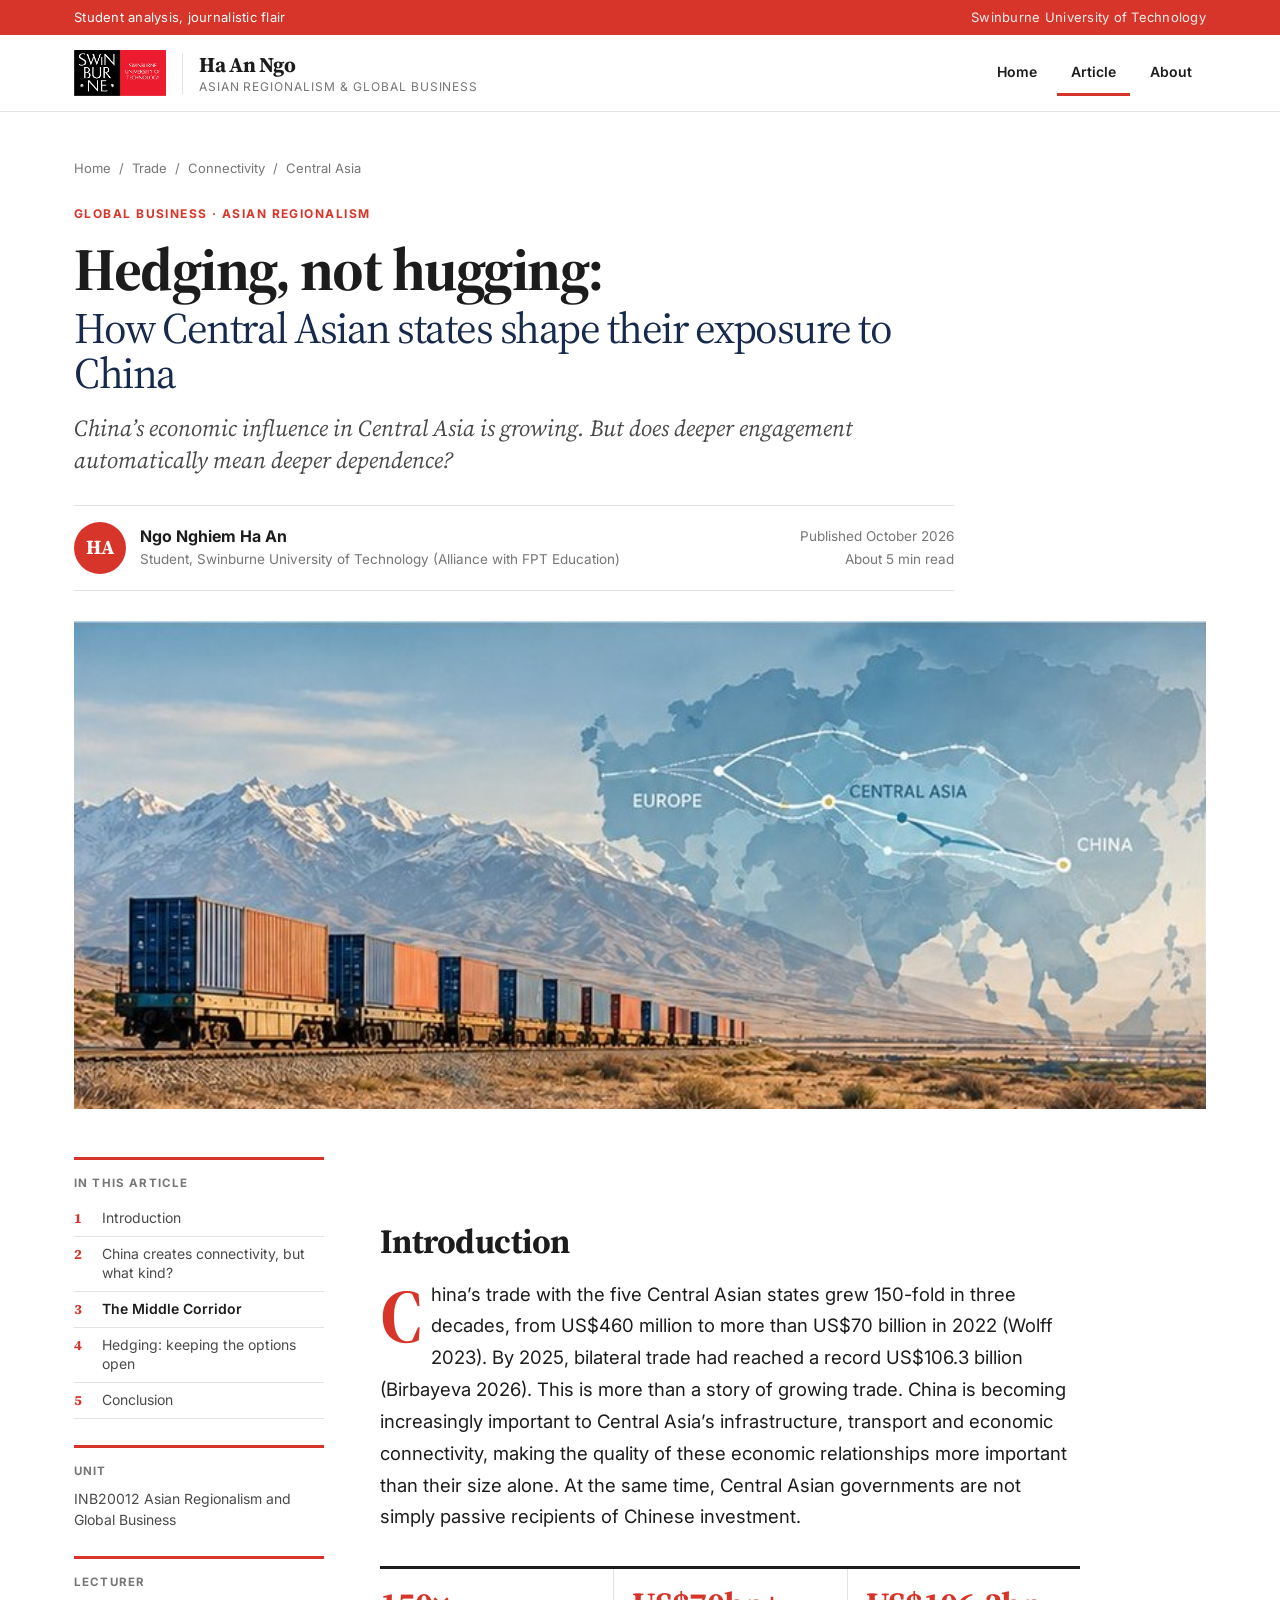
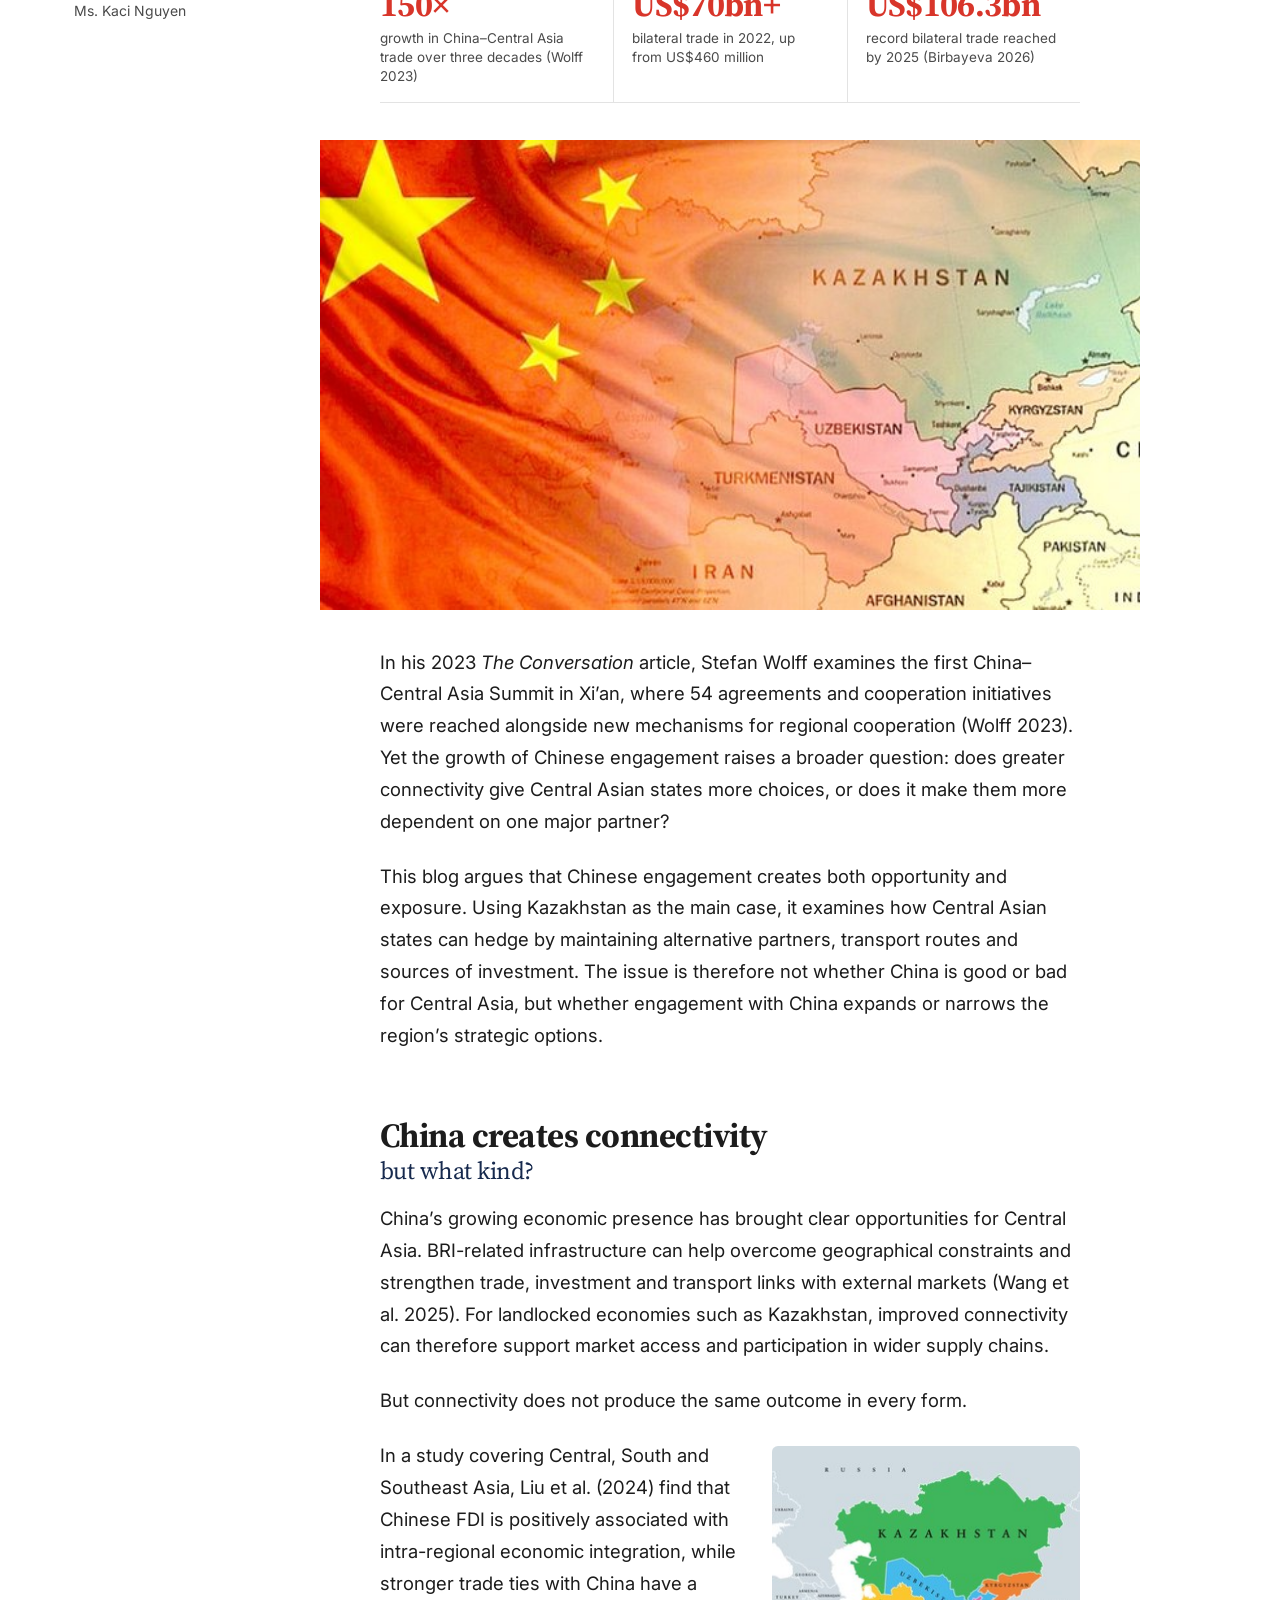
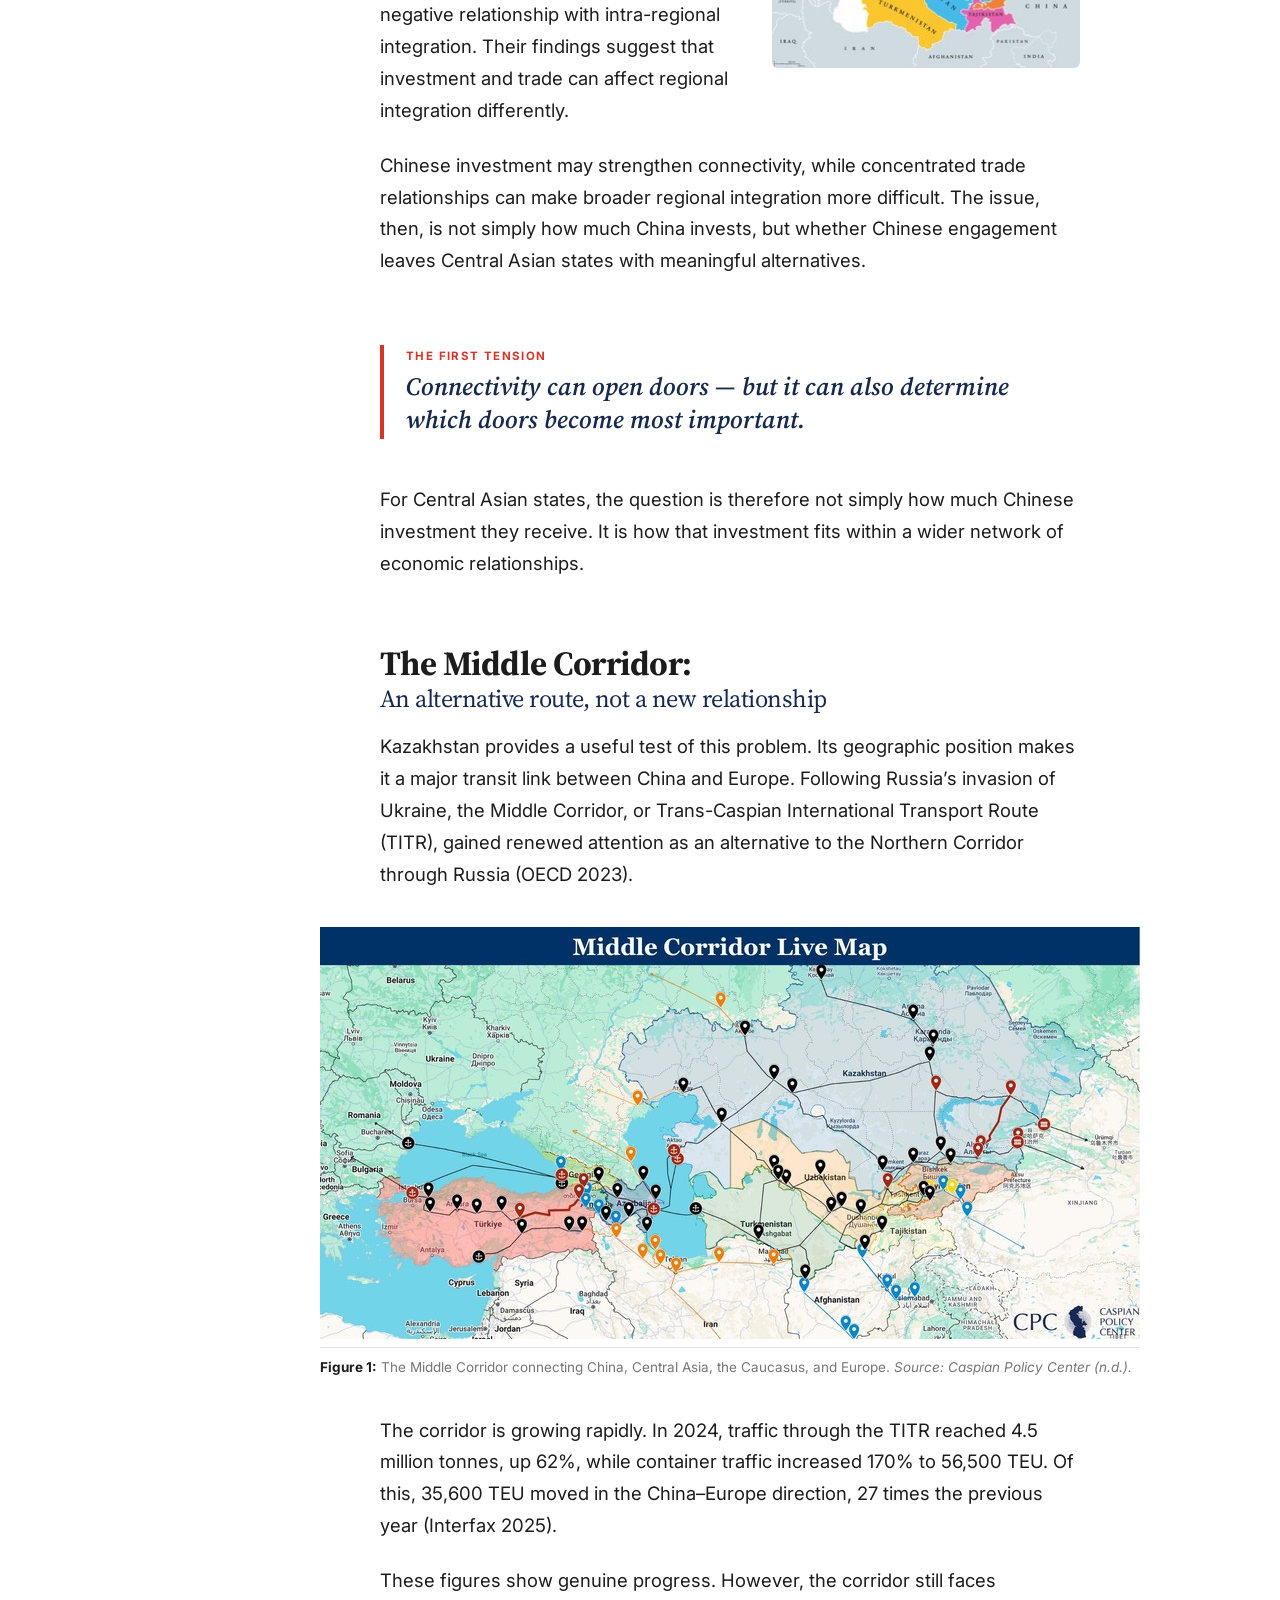
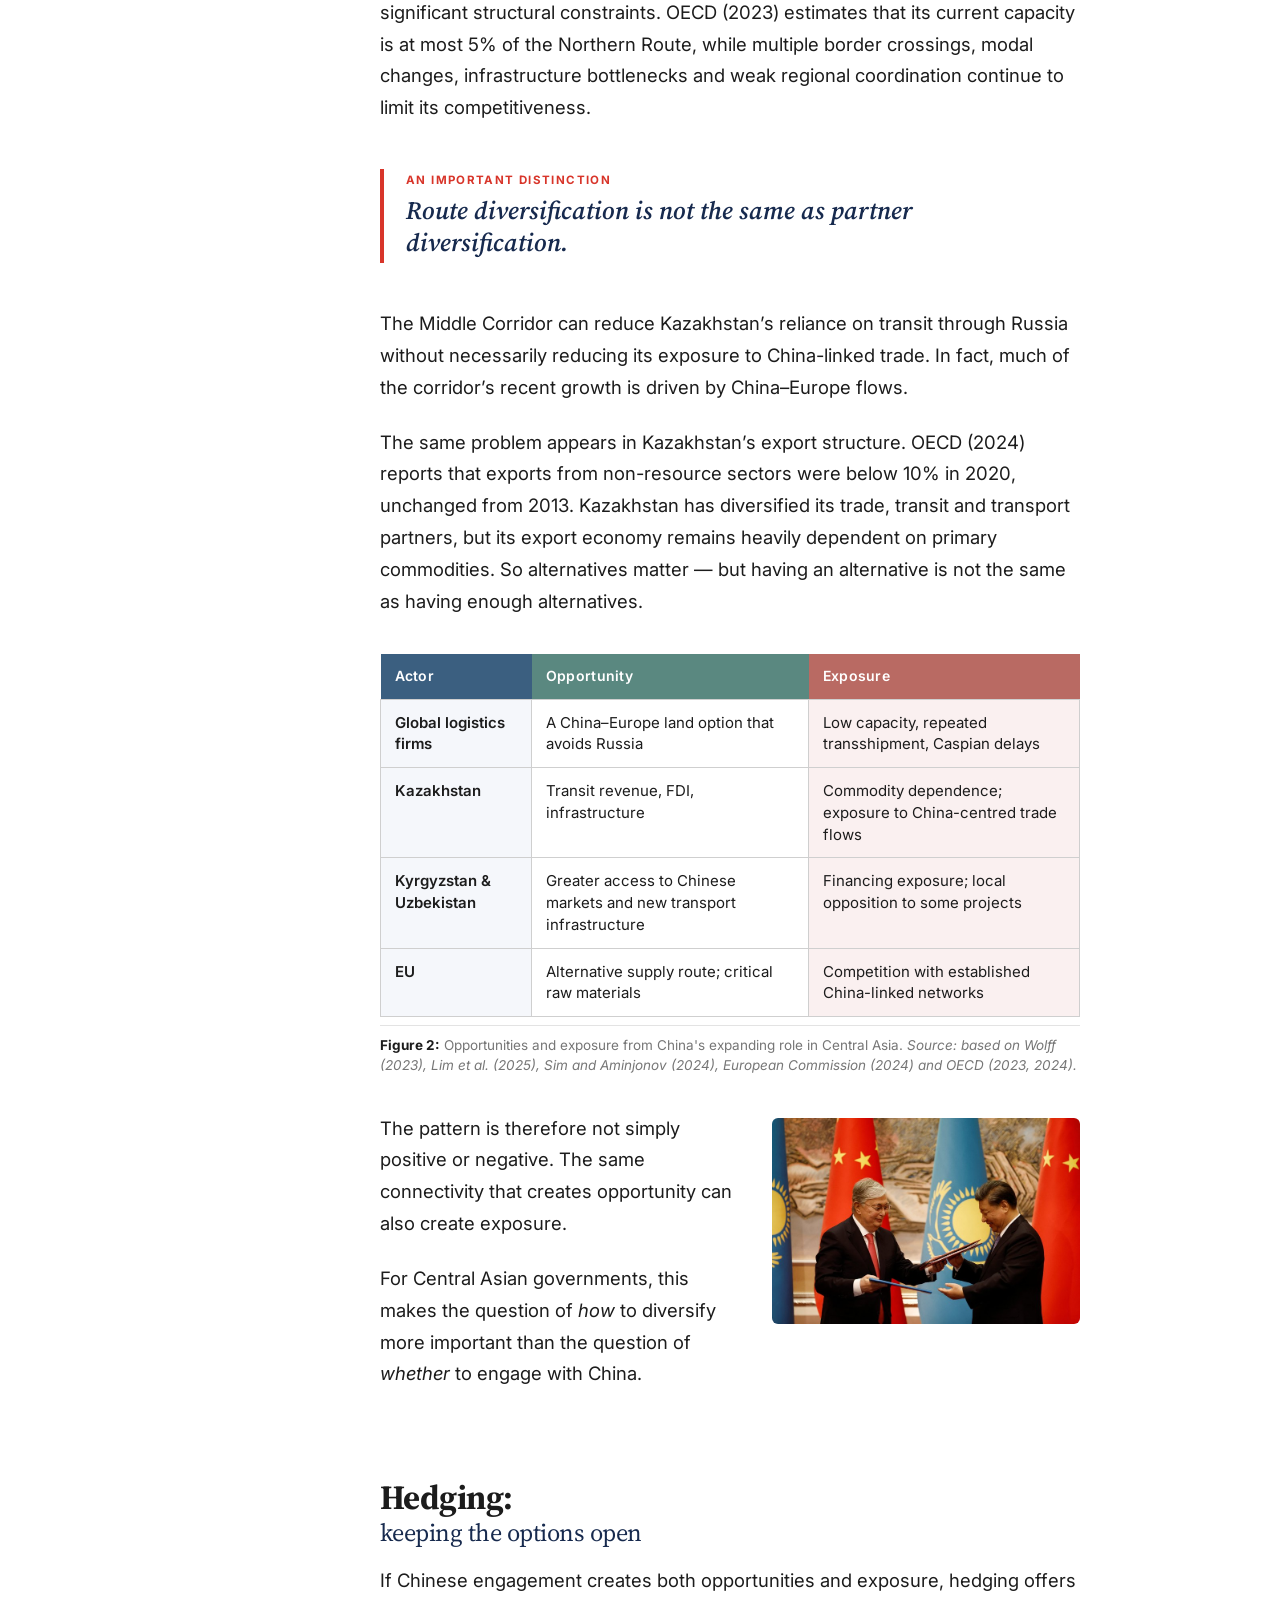
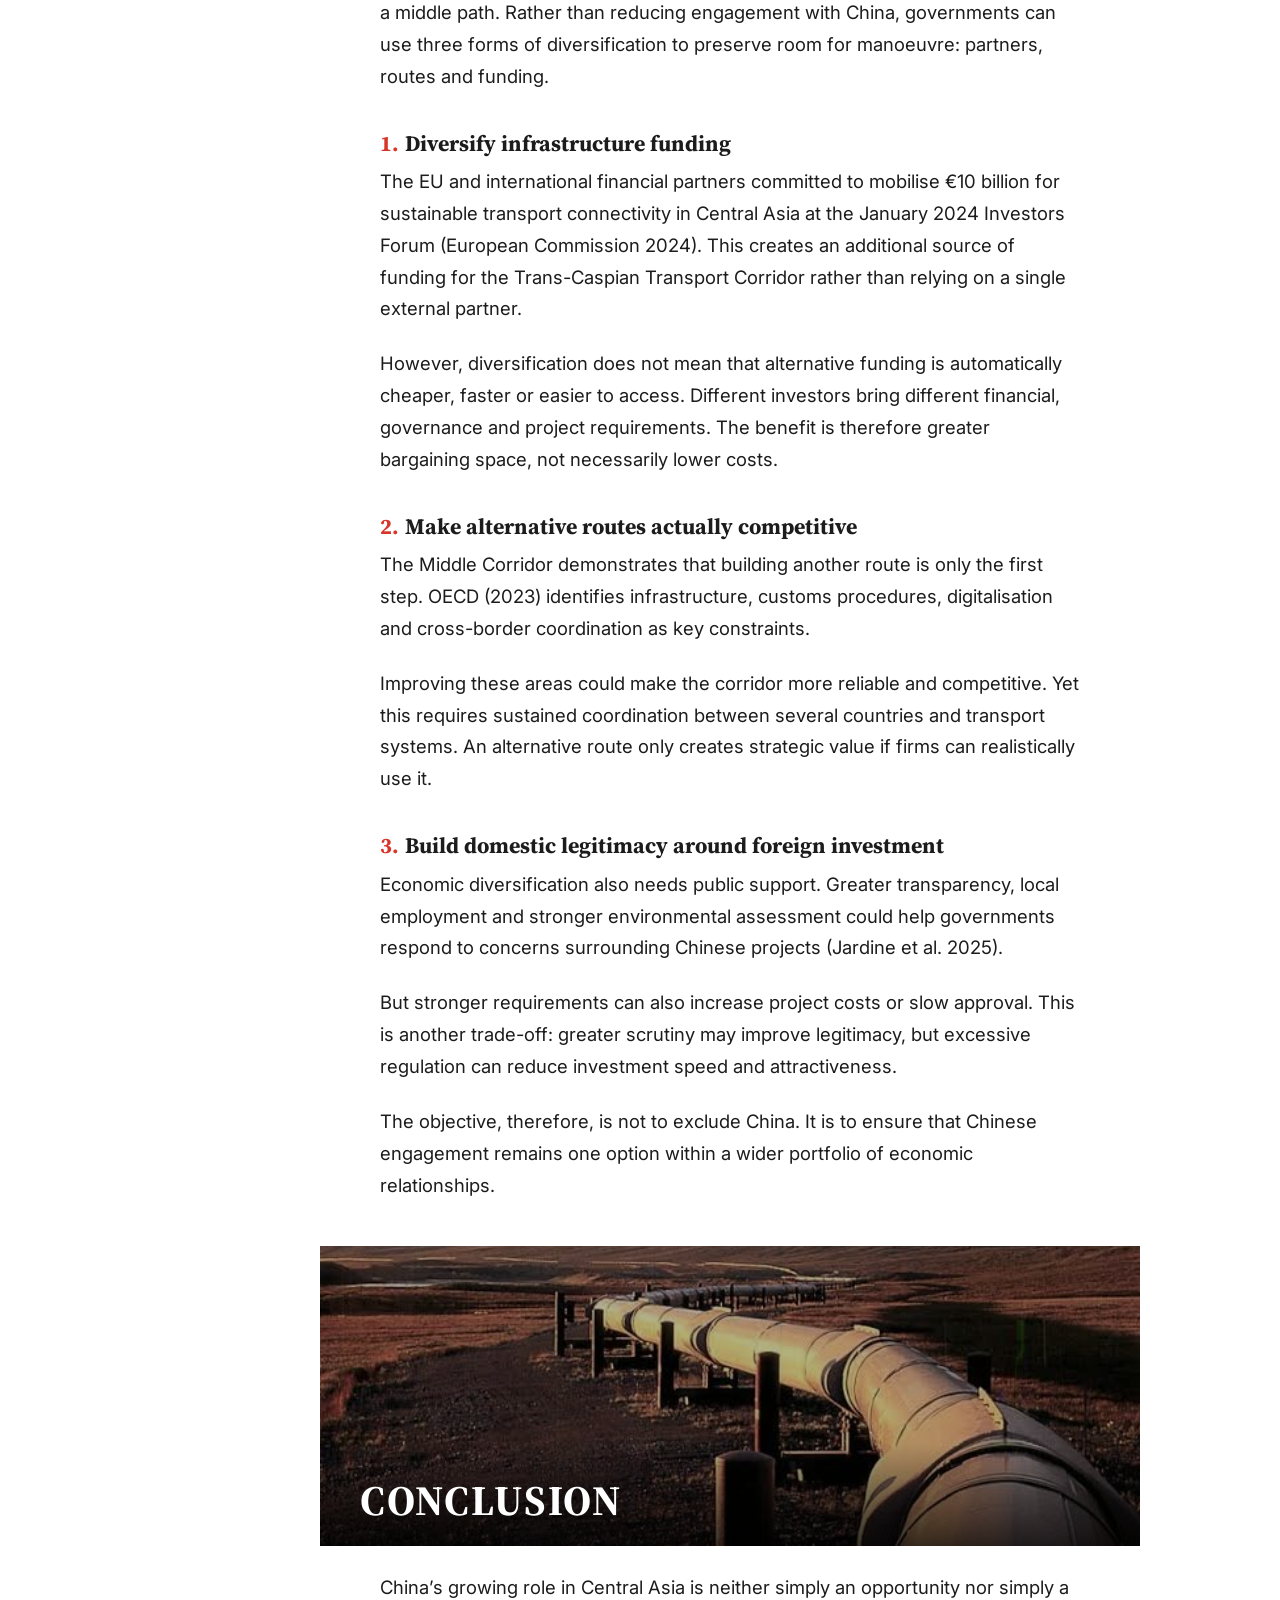
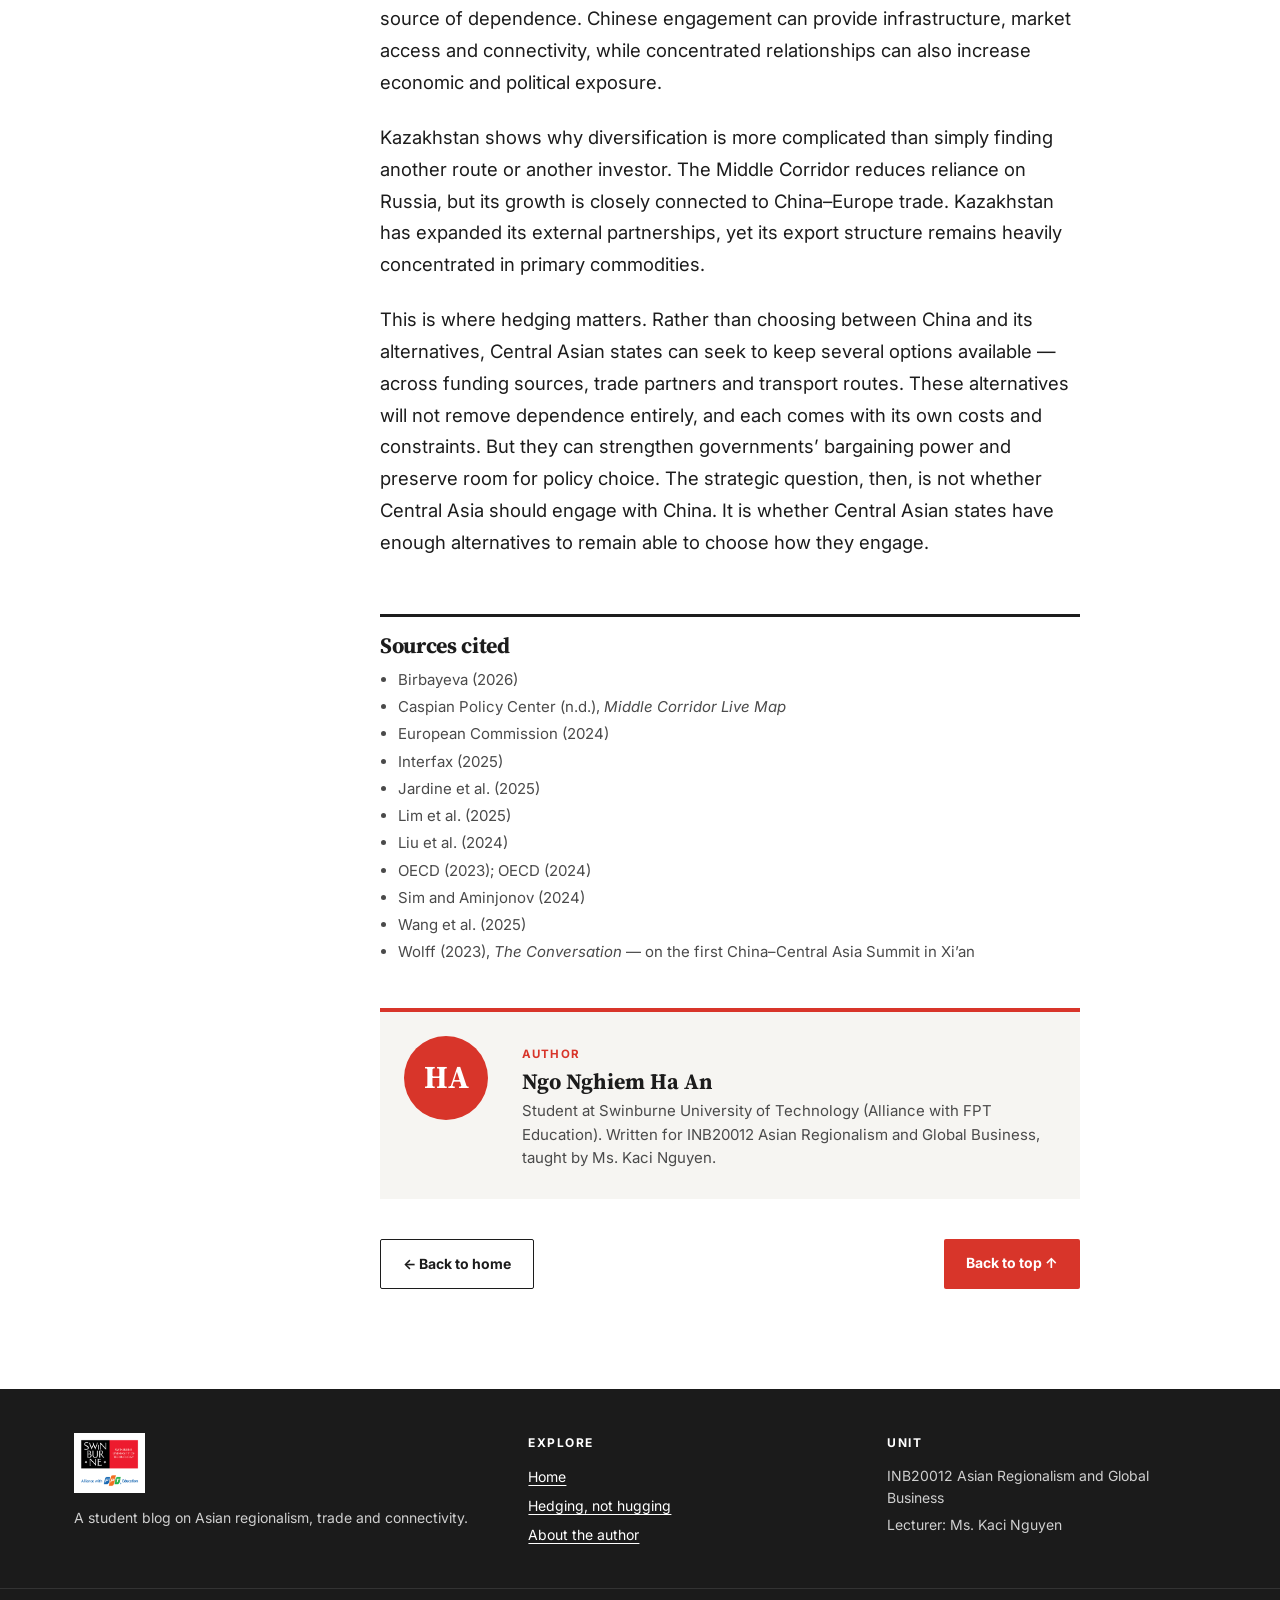
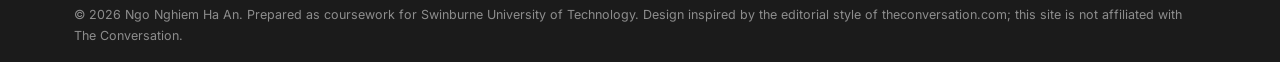
==== hedging-not-hugging.html @ f5567365 "Add files via upload" ====
<!DOCTYPE html>
<html lang="en">
<head>
  <meta charset="utf-8">
  <meta name="viewport" content="width=device-width, initial-scale=1">
  <title>Hedging, not hugging: How Central Asian states shape their exposure to China — Ha An Ngo</title>
  <meta name="description" content="China's economic influence in Central Asia is growing. But does deeper engagement automatically mean deeper dependence? A student analysis for INB20012 Asian Regionalism and Global Business, Swinburne University of Technology.">
  <meta name="author" content="Ngo Nghiem Ha An">
  <meta property="og:type" content="article">
  <meta property="og:title" content="Hedging, not hugging: How Central Asian states shape their exposure to China">
  <meta property="og:description" content="Does deeper engagement with China automatically mean deeper dependence? Kazakhstan, the Middle Corridor and the case for hedging.">
  <meta property="og:image" content="assets/img/hero-train.jpg">
  <link rel="icon" href="assets/img/favicon.svg" type="image/svg+xml">
  <link rel="preconnect" href="https://fonts.googleapis.com">
  <link rel="preconnect" href="https://fonts.gstatic.com" crossorigin>
  <link href="https://fonts.googleapis.com/css2?family=Inter:wght@400;500;600;700&family=Source+Serif+4:ital,opsz,wght@0,8..60,400;0,8..60,600;0,8..60,700;1,8..60,400;1,8..60,600&display=swap" rel="stylesheet">
  <link rel="stylesheet" href="assets/css/style.css">
</head>
<body>
  <a class="skip" href="#main">Skip to content</a>
  <div class="progress" aria-hidden="true"></div>

  <div class="topline">
    <div class="wrap">
      <span>Student analysis, journalistic flair</span>
      <a href="https://www.swinburne.edu.au" target="_blank" rel="noopener">Swinburne University of Technology</a>
    </div>
  </div>

  <header class="site-header">
    <div class="wrap">
      <a class="brand" href="index.html" aria-label="Ha An Ngo — home">
        <img src="assets/img/logo-swinburne.png" alt="Swinburne University of Technology">
        <span class="brand-text"><strong>Ha An Ngo</strong><span>Asian Regionalism &amp; Global Business</span></span>
      </a>
      <button class="menu-btn" aria-expanded="false" aria-controls="nav">Menu</button>
      <nav class="nav" id="nav" aria-label="Main">
        <a href="index.html">Home</a>
        <a href="hedging-not-hugging.html" aria-current="page">Article</a>
        <a href="index.html#about">About</a>
      </nav>
    </div>
  </header>

  <main id="main">
    <section class="article-head">
      <div class="wrap">
        <div class="inner">
          <div class="crumbs"><a href="index.html">Home</a> &nbsp;/&nbsp; Trade &nbsp;/&nbsp; Connectivity &nbsp;/&nbsp; Central Asia</div>
          <span class="kicker">Global Business · Asian Regionalism</span>
          <h1>Hedging, not hugging: <em>How Central Asian states shape their exposure to China</em></h1>
          <p class="standfirst">China’s economic influence in Central Asia is growing. But does deeper engagement automatically mean deeper dependence?</p>

          <div class="byline">
            <div class="avatar" aria-hidden="true">HA</div>
            <div class="who">
              <strong>Ngo Nghiem Ha An</strong>
              <span>Student, Swinburne University of Technology (Alliance with FPT Education)</span>
            </div>
            <div class="when">
              Published October 2026<br>
              About 5 min read
            </div>
          </div>
        </div>

        <figure class="lead-figure">
          <img src="assets/img/hero-train.jpg" alt="A freight train carrying containers across a steppe with mountains behind, overlaid with a map showing routes linking Europe, Central Asia and China" width="799" height="345">
        </figure>
      </div>
    </section>

    <div class="wrap">
      <div class="article-layout">

        <aside class="aside" aria-label="About this article">
          <div class="card">
            <h4>In this article</h4>
            <ol>
              <li><a href="#introduction">Introduction</a></li>
              <li><a href="#connectivity">China creates connectivity, but what kind?</a></li>
              <li><a href="#corridor">The Middle Corridor</a></li>
              <li><a href="#hedging">Hedging: keeping the options open</a></li>
              <li><a href="#conclusion">Conclusion</a></li>
            </ol>
          </div>
          <div class="card">
            <h4>Unit</h4>
            <p>INB20012 Asian Regionalism and Global Business</p>
          </div>
          <div class="card">
            <h4>Lecturer</h4>
            <p>Ms. Kaci Nguyen</p>
          </div>
        </aside>

        <article class="prose">

          <h2 id="introduction">Introduction</h2>

          <p>China’s trade with the five Central Asian states grew 150-fold in three decades, from US$460 million to more than US$70 billion in 2022 (Wolff 2023). By 2025, bilateral trade had reached a record US$106.3 billion (Birbayeva 2026). This is more than a story of growing trade. China is becoming increasingly important to Central Asia’s infrastructure, transport and economic connectivity, making the quality of these economic relationships more important than their size alone. At the same time, Central Asian governments are not simply passive recipients of Chinese investment.</p>

          <div class="stats" role="list">
            <div class="stat" role="listitem"><b>150×</b><span>growth in China–Central Asia trade over three decades (Wolff 2023)</span></div>
            <div class="stat" role="listitem"><b>US$70bn+</b><span>bilateral trade in 2022, up from US$460 million</span></div>
            <div class="stat" role="listitem"><b>US$106.3bn</b><span>record bilateral trade reached by 2025 (Birbayeva 2026)</span></div>
          </div>

          <figure class="wide">
            <img src="assets/img/intro-map.jpg" alt="Map of Central Asia — Kazakhstan, Uzbekistan, Turkmenistan, Kyrgyzstan and Tajikistan — overlaid with the Chinese flag" width="632" height="362">
          </figure>

          <p>In his 2023 <em>The Conversation</em> article, Stefan Wolff examines the first China–Central Asia Summit in Xi’an, where 54 agreements and cooperation initiatives were reached alongside new mechanisms for regional cooperation (Wolff 2023). Yet the growth of Chinese engagement raises a broader question: does greater connectivity give Central Asian states more choices, or does it make them more dependent on one major partner?</p>

          <p>This blog argues that Chinese engagement creates both opportunity and exposure. Using Kazakhstan as the main case, it examines how Central Asian states can hedge by maintaining alternative partners, transport routes and sources of investment. The issue is therefore not whether China is good or bad for Central Asia, but whether engagement with China expands or narrows the region’s strategic options.</p>

          <h2 id="connectivity">China creates connectivity <small>but what kind?</small></h2>

          <p>China’s growing economic presence has brought clear opportunities for Central Asia. BRI-related infrastructure can help overcome geographical constraints and strengthen trade, investment and transport links with external markets (Wang et al. 2025). For landlocked economies such as Kazakhstan, improved connectivity can therefore support market access and participation in wider supply chains.</p>

          <p>But connectivity does not produce the same outcome in every form.</p>

          <figure class="float-r">
            <img src="assets/img/central-asia-map.jpg" alt="Political map of Central Asia with Kazakhstan, Uzbekistan, Turkmenistan, Kyrgyzstan and Tajikistan in different colours" width="306" height="221">
          </figure>

          <p>In a study covering Central, South and Southeast Asia, Liu et al. (2024) find that Chinese FDI is positively associated with intra-regional economic integration, while stronger trade ties with China have a negative relationship with intra-regional integration. Their findings suggest that investment and trade can affect regional integration differently.</p>

          <p>Chinese investment may strengthen connectivity, while concentrated trade relationships can make broader regional integration more difficult. The issue, then, is not simply how much China invests, but whether Chinese engagement leaves Central Asian states with meaningful alternatives.</p>

          <div class="clear"></div>

          <div class="pull">
            <span class="lbl">The first tension</span>
            Connectivity can open doors — but it can also determine which doors become most important.
          </div>

          <p>For Central Asian states, the question is therefore not simply how much Chinese investment they receive. It is how that investment fits within a wider network of economic relationships.</p>

          <h2 id="corridor">The Middle Corridor: <small>An alternative route, not a new relationship</small></h2>

          <p>Kazakhstan provides a useful test of this problem. Its geographic position makes it a major transit link between China and Europe. Following Russia’s invasion of Ukraine, the Middle Corridor, or Trans-Caspian International Transport Route (TITR), gained renewed attention as an alternative to the Northern Corridor through Russia (OECD 2023).</p>

          <figure class="wide">
            <img src="assets/img/middle-corridor-map.jpg" alt="Middle Corridor live map showing rail, road and port links between China, Central Asia, the Caucasus, Türkiye and Europe" width="820" height="412">
            <figcaption><b>Figure 1:</b> The Middle Corridor connecting China, Central Asia, the Caucasus, and Europe. <i>Source: Caspian Policy Center (n.d.).</i></figcaption>
          </figure>

          <p>The corridor is growing rapidly. In 2024, traffic through the TITR reached 4.5 million tonnes, up 62%, while container traffic increased 170% to 56,500 TEU. Of this, 35,600 TEU moved in the China–Europe direction, 27 times the previous year (Interfax 2025).</p>

          <p>These figures show genuine progress. However, the corridor still faces significant structural constraints. OECD (2023) estimates that its current capacity is at most 5% of the Northern Route, while multiple border crossings, modal changes, infrastructure bottlenecks and weak regional coordination continue to limit its competitiveness.</p>

          <div class="pull">
            <span class="lbl">An important distinction</span>
            Route diversification is not the same as partner diversification.
          </div>

          <p>The Middle Corridor can reduce Kazakhstan’s reliance on transit through Russia without necessarily reducing its exposure to China-linked trade. In fact, much of the corridor’s recent growth is driven by China–Europe flows.</p>

          <p>The same problem appears in Kazakhstan’s export structure. OECD (2024) reports that exports from non-resource sectors were below 10% in 2020, unchanged from 2013. Kazakhstan has diversified its trade, transit and transport partners, but its export economy remains heavily dependent on primary commodities. So alternatives matter — but having an alternative is not the same as having enough alternatives.</p>

          <div class="table-wrap">
            <table class="fig">
              <thead>
                <tr><th scope="col">Actor</th><th scope="col">Opportunity</th><th scope="col">Exposure</th></tr>
              </thead>
              <tbody>
                <tr><td>Global logistics firms</td><td>A China–Europe land option that avoids Russia</td><td>Low capacity, repeated transshipment, Caspian delays</td></tr>
                <tr><td>Kazakhstan</td><td>Transit revenue, FDI, infrastructure</td><td>Commodity dependence; exposure to China-centred trade flows</td></tr>
                <tr><td>Kyrgyzstan &amp; Uzbekistan</td><td>Greater access to Chinese markets and new transport infrastructure</td><td>Financing exposure; local opposition to some projects</td></tr>
                <tr><td>EU</td><td>Alternative supply route; critical raw materials</td><td>Competition with established China-linked networks</td></tr>
              </tbody>
            </table>
          </div>
          <figure style="margin-top:0">
            <figcaption><b>Figure 2:</b> Opportunities and exposure from China's expanding role in Central Asia. <i>Source: based on Wolff (2023), Lim et al. (2025), Sim and Aminjonov (2024), European Commission (2024) and OECD (2023, 2024).</i></figcaption>
          </figure>

          <figure class="float-r">
            <img src="assets/img/handshake.jpg" alt="The leaders of Kazakhstan and China exchanging signed documents in front of their national flags" width="768" height="513">
          </figure>

          <p>The pattern is therefore not simply positive or negative. The same connectivity that creates opportunity can also create exposure.</p>

          <p>For Central Asian governments, this makes the question of <em>how</em> to diversify more important than the question of <em>whether</em> to engage with China.</p>

          <div class="clear"></div>

          <h2 id="hedging">Hedging: <small>keeping the options open</small></h2>

          <p>If Chinese engagement creates both opportunities and exposure, hedging offers a middle path. Rather than reducing engagement with China, governments can use three forms of diversification to preserve room for manoeuvre: partners, routes and funding.</p>

          <h3 id="h1"><span class="n">1.</span>Diversify infrastructure funding</h3>
          <p>The EU and international financial partners committed to mobilise €10 billion for sustainable transport connectivity in Central Asia at the January 2024 Investors Forum (European Commission 2024). This creates an additional source of funding for the Trans-Caspian Transport Corridor rather than relying on a single external partner.</p>
          <p>However, diversification does not mean that alternative funding is automatically cheaper, faster or easier to access. Different investors bring different financial, governance and project requirements. The benefit is therefore greater bargaining space, not necessarily lower costs.</p>

          <h3 id="h2"><span class="n">2.</span>Make alternative routes actually competitive</h3>
          <p>The Middle Corridor demonstrates that building another route is only the first step. OECD (2023) identifies infrastructure, customs procedures, digitalisation and cross-border coordination as key constraints.</p>
          <p>Improving these areas could make the corridor more reliable and competitive. Yet this requires sustained coordination between several countries and transport systems. An alternative route only creates strategic value if firms can realistically use it.</p>

          <h3 id="h3"><span class="n">3.</span>Build domestic legitimacy around foreign investment</h3>
          <p>Economic diversification also needs public support. Greater transparency, local employment and stronger environmental assessment could help governments respond to concerns surrounding Chinese projects (Jardine et al. 2025).</p>
          <p>But stronger requirements can also increase project costs or slow approval. This is another trade-off: greater scrutiny may improve legitimacy, but excessive regulation can reduce investment speed and attractiveness.</p>

          <p>The objective, therefore, is not to exclude China. It is to ensure that Chinese engagement remains one option within a wider portfolio of economic relationships.</p>

          <div class="conclusion-hero" id="conclusion">
            <img src="assets/img/pipeline.jpg" alt="A large pipeline running across a barren plain towards mountains at sunset" width="624" height="491">
            <h2>Conclusion</h2>
          </div>

          <p>China’s growing role in Central Asia is neither simply an opportunity nor simply a source of dependence. Chinese engagement can provide infrastructure, market access and connectivity, while concentrated relationships can also increase economic and political exposure.</p>

          <p>Kazakhstan shows why diversification is more complicated than simply finding another route or another investor. The Middle Corridor reduces reliance on Russia, but its growth is closely connected to China–Europe trade. Kazakhstan has expanded its external partnerships, yet its export structure remains heavily concentrated in primary commodities.</p>

          <p>This is where hedging matters. Rather than choosing between China and its alternatives, Central Asian states can seek to keep several options available — across funding sources, trade partners and transport routes. These alternatives will not remove dependence entirely, and each comes with its own costs and constraints. But they can strengthen governments’ bargaining power and preserve room for policy choice. The strategic question, then, is not whether Central Asia should engage with China. It is whether Central Asian states have enough alternatives to remain able to choose how they engage.</p>

          <!-- Replace the list below with your full reference list (Swinburne Harvard style) if your unit requires it. -->
          <section class="refs" aria-labelledby="refs-title">
            <h2 id="refs-title">Sources cited</h2>
            <ul>
              <li>Birbayeva (2026)</li>
              <li>Caspian Policy Center (n.d.), <i>Middle Corridor Live Map</i></li>
              <li>European Commission (2024)</li>
              <li>Interfax (2025)</li>
              <li>Jardine et al. (2025)</li>
              <li>Lim et al. (2025)</li>
              <li>Liu et al. (2024)</li>
              <li>OECD (2023); OECD (2024)</li>
              <li>Sim and Aminjonov (2024)</li>
              <li>Wang et al. (2025)</li>
              <li>Wolff (2023), <i>The Conversation</i> — on the first China–Central Asia Summit in Xi’an</li>
            </ul>
          </section>

          <div class="author-box">
            <div class="avatar" aria-hidden="true">HA</div>
            <div>
              <span class="tag">Author</span>
              <h3>Ngo Nghiem Ha An</h3>
              <p>Student at Swinburne University of Technology (Alliance with FPT Education). Written for INB20012 Asian Regionalism and Global Business, taught by Ms. Kaci Nguyen.</p>
            </div>
          </div>

          <div class="next">
            <a class="btn ghost" href="index.html">← Back to home</a>
            <a class="btn" href="#main">Back to top ↑</a>
          </div>
        </article>
      </div>
    </div>
  </main>

  <footer class="site-footer">
    <div class="wrap">
      <div>
        <img src="assets/img/logo-full.png" alt="Swinburne University of Technology — Alliance with FPT Education">
        <p>A student blog on Asian regionalism, trade and connectivity.</p>
      </div>
      <div>
        <h5>Explore</h5>
        <ul>
          <li><a href="index.html">Home</a></li>
          <li><a href="hedging-not-hugging.html">Hedging, not hugging</a></li>
          <li><a href="index.html#about">About the author</a></li>
        </ul>
      </div>
      <div>
        <h5>Unit</h5>
        <p>INB20012 Asian Regionalism and Global Business</p>
        <p>Lecturer: Ms. Kaci Nguyen</p>
      </div>
    </div>
    <div class="legal"><div class="wrap">© 2026 Ngo Nghiem Ha An. Prepared as coursework for Swinburne University of Technology. Design inspired by the editorial style of theconversation.com; this site is not affiliated with The Conversation.</div></div>
  </footer>

  <script src="assets/js/main.js"></script>
</body>
</html>
---- assets/css/style.css ----
/* =========================================================
   Ha An Ngo — Student Blog
   Visual language inspired by theconversation.com:
   white canvas, red accent, serif headlines, clean sans body
   ========================================================= */

:root {
  --red: #d8352a;
  --red-dark: #b32218;
  --ink: #1c1c1c;
  --ink-soft: #4a4a4a;
  --muted: #767676;
  --line: #e3e3e3;
  --paper: #ffffff;
  --tint: #f6f5f2;
  --navy: #172a4e;
  --serif: "Source Serif 4", "Merriweather", Georgia, "Times New Roman", serif;
  --sans: "Inter", "Segoe UI", -apple-system, BlinkMacSystemFont, Roboto, Helvetica, Arial, sans-serif;
  --maxw: 1180px;
  --read: 700px;
}

*,
*::before,
*::after { box-sizing: border-box; }

html { scroll-behavior: smooth; -webkit-text-size-adjust: 100%; }

body {
  margin: 0;
  font-family: var(--sans);
  font-size: 17px;
  line-height: 1.65;
  color: var(--ink);
  background: var(--paper);
  -webkit-font-smoothing: antialiased;
}

img { max-width: 100%; height: auto; display: block; }
a { color: var(--red-dark); text-decoration-thickness: 1px; text-underline-offset: 3px; }
a:hover { color: var(--red); }

.wrap { max-width: var(--maxw); margin: 0 auto; padding: 0 24px; }

.skip {
  position: absolute; left: -999px; top: 0;
  background: var(--red); color: #fff; padding: 10px 16px; z-index: 100;
}
.skip:focus { left: 0; }

/* ---------- progress bar (article page) ---------- */
.progress {
  position: fixed; top: 0; left: 0; height: 3px; width: 0;
  background: var(--red); z-index: 60; transition: width .08s linear;
}

/* ---------- header ---------- */
.topline { background: var(--red); color: #fff; font-size: 13px; letter-spacing: .02em; }
.topline .wrap { display: flex; justify-content: space-between; gap: 16px; padding-top: 7px; padding-bottom: 7px; }
.topline a { color: #fff; text-decoration: none; opacity: .92; }
.topline a:hover { opacity: 1; text-decoration: underline; }

.site-header { background: #fff; border-bottom: 1px solid var(--line); position: sticky; top: 0; z-index: 50; }
.site-header .wrap { display: flex; align-items: center; gap: 28px; min-height: 76px; }

.brand { display: flex; align-items: center; gap: 16px; text-decoration: none; color: var(--ink); }
.brand img { height: 46px; width: auto; }
.brand-text { display: flex; flex-direction: column; line-height: 1.15; padding-left: 16px; border-left: 1px solid var(--line); }
.brand-text strong { font-family: var(--serif); font-size: 21px; font-weight: 700; letter-spacing: -.01em; }
.brand-text span { font-size: 12px; color: var(--muted); letter-spacing: .08em; text-transform: uppercase; margin-top: 3px; }

.nav { margin-left: auto; display: flex; gap: 6px; align-items: center; }
.nav a {
  font-size: 14px; font-weight: 600; color: var(--ink); text-decoration: none;
  padding: 10px 14px; border-bottom: 3px solid transparent;
}
.nav a:hover, .nav a[aria-current="page"] { border-bottom-color: var(--red); color: var(--ink); }

.menu-btn {
  display: none; margin-left: auto; background: none; border: 1px solid var(--line);
  padding: 8px 12px; font: 600 13px var(--sans); border-radius: 4px; cursor: pointer;
}

/* ---------- home: hero ---------- */
.kicker {
  display: inline-block; font-size: 12px; font-weight: 700; letter-spacing: .12em;
  text-transform: uppercase; color: var(--red);
}

.home-hero { padding: 44px 0 18px; }
.home-hero .intro { max-width: 760px; margin-bottom: 34px; }
.home-hero h1 {
  font-family: var(--serif); font-size: clamp(32px, 4.6vw, 52px); line-height: 1.08;
  letter-spacing: -.02em; margin: 10px 0 14px;
}
.home-hero .intro p { font-size: 19px; color: var(--ink-soft); margin: 0; }

.featured {
  display: grid; grid-template-columns: 1.55fr 1fr; gap: 0; border: 1px solid var(--line);
  background: #fff; transition: box-shadow .2s;
}
.featured:hover { box-shadow: 0 10px 30px rgba(0,0,0,.08); }
.featured .pic { position: relative; overflow: hidden; background: var(--tint); min-height: 320px; }
.featured .pic img { width: 100%; height: 100%; object-fit: cover; transition: transform .6s; }
.featured:hover .pic img { transform: scale(1.03); }
.featured .body { padding: 34px 34px 30px; display: flex; flex-direction: column; justify-content: center; border-left: 4px solid var(--red); }
.featured h2 { font-family: var(--serif); font-size: clamp(26px, 3vw, 36px); line-height: 1.12; letter-spacing: -.015em; margin: 12px 0 14px; }
.featured h2 a { color: var(--ink); text-decoration: none; }
.featured h2 a::after { content: ""; position: absolute; inset: 0; }
.featured { position: relative; }
.featured h2 a:hover { color: var(--red); }
.featured p { color: var(--ink-soft); margin: 0 0 18px; }
.meta { font-size: 13.5px; color: var(--muted); }
.meta b { color: var(--ink); font-weight: 600; }
.read-more { margin-top: 22px; font-weight: 700; font-size: 14px; color: var(--red-dark); }
.read-more span { display: inline-block; transition: transform .2s; }
.featured:hover .read-more span { transform: translateX(5px); }

/* ---------- home: sections ---------- */
.section { padding: 56px 0 8px; }
.section-head { display: flex; align-items: baseline; gap: 18px; border-top: 3px solid var(--ink); padding-top: 14px; margin-bottom: 28px; }
.section-head h2 { font-family: var(--serif); font-size: 26px; margin: 0; letter-spacing: -.01em; }
.section-head p { margin: 0; color: var(--muted); font-size: 14px; }

.themes { display: grid; grid-template-columns: repeat(3, 1fr); gap: 28px; }
.theme { border-top: 1px solid var(--line); padding-top: 18px; }
.theme .num { font-family: var(--serif); font-size: 40px; font-weight: 700; color: var(--red); line-height: 1; }
.theme h3 { font-family: var(--serif); font-size: 21px; margin: 10px 0 8px; line-height: 1.2; }
.theme p { margin: 0; color: var(--ink-soft); font-size: 15.5px; }

.about { display: grid; grid-template-columns: 340px 1fr; gap: 48px; align-items: start; }
.id-card { background: var(--tint); border-top: 4px solid var(--red); padding: 26px 26px 22px; }
.id-card img.logo { width: 100%; max-width: 260px; margin-bottom: 22px; }
.id-card dl { margin: 0; }
.id-card dt { font-size: 11.5px; letter-spacing: .1em; text-transform: uppercase; color: var(--muted); font-weight: 700; margin-top: 14px; }
.id-card dd { margin: 3px 0 0; font-family: var(--serif); font-size: 18px; font-weight: 600; line-height: 1.3; }
.about-text h3 { font-family: var(--serif); font-size: 28px; line-height: 1.15; margin: 0 0 12px; letter-spacing: -.01em; }
.about-text p { color: var(--ink-soft); margin: 0 0 14px; }

/* ---------- article ---------- */
.article-head { padding: 46px 0 8px; }
.article-head .inner { max-width: 880px; }
.crumbs { font-size: 13px; color: var(--muted); margin-bottom: 18px; }
.crumbs a { color: var(--muted); text-decoration: none; }
.crumbs a:hover { color: var(--red); text-decoration: underline; }
.article-head h1 {
  font-family: var(--serif); font-size: clamp(34px, 5.4vw, 60px); line-height: 1.04;
  letter-spacing: -.025em; margin: 12px 0 16px; font-weight: 700;
}
.article-head h1 em { font-style: normal; font-weight: 400; display: block; font-size: .72em; margin-top: 6px; color: var(--navy); }
.standfirst { font-family: var(--serif); font-style: italic; font-size: clamp(19px, 2.1vw, 23px); line-height: 1.4; color: var(--ink-soft); margin: 0; max-width: 780px; }

.byline { display: flex; align-items: center; gap: 14px; margin: 28px 0 0; padding: 16px 0; border-top: 1px solid var(--line); border-bottom: 1px solid var(--line); flex-wrap: wrap; }
.avatar {
  width: 52px; height: 52px; border-radius: 50%; background: var(--red); color: #fff;
  display: grid; place-items: center; font-family: var(--serif); font-weight: 700; font-size: 20px; flex: none;
}
.byline .who { line-height: 1.3; }
.byline .who strong { display: block; font-size: 16px; }
.byline .who span { font-size: 13.5px; color: var(--muted); }
.byline .when { margin-left: auto; font-size: 13.5px; color: var(--muted); text-align: right; }

.lead-figure { margin: 30px 0 0; }
.lead-figure img { width: 100%; max-height: 520px; object-fit: cover; }

.article-layout { display: grid; grid-template-columns: 250px minmax(0, var(--read)); gap: 56px; padding: 40px 0 30px; max-width: 1060px; }
.aside { position: sticky; top: 100px; align-self: start; font-size: 14px; }
.aside .card { border-top: 3px solid var(--red); padding-top: 14px; margin-bottom: 26px; }
.aside h4 { margin: 0 0 8px; font-size: 11.5px; letter-spacing: .1em; text-transform: uppercase; color: var(--muted); }
.aside p { margin: 0 0 6px; color: var(--ink-soft); line-height: 1.5; }
.aside ol { margin: 0; padding: 0; list-style: none; counter-reset: s; }
.aside li { counter-increment: s; margin: 0; }
.aside li a {
  display: block; padding: 8px 0 8px 28px; position: relative; text-decoration: none;
  color: var(--ink-soft); border-bottom: 1px solid var(--line); line-height: 1.35; font-size: 14px;
}
.aside li a::before { content: counter(s); position: absolute; left: 0; top: 8px; font-family: var(--serif); font-weight: 700; color: var(--red); }
.aside li a:hover, .aside li a.on { color: var(--ink); font-weight: 600; }

.prose { font-size: 18.5px; line-height: 1.72; }
.prose p { margin: 0 0 1.25em; }
.prose h2 {
  font-family: var(--serif); font-size: clamp(26px, 3.2vw, 34px); line-height: 1.12;
  letter-spacing: -.015em; margin: 1.9em 0 .55em; scroll-margin-top: 100px;
}
.prose h2 small { display: block; font-weight: 400; font-size: .72em; color: var(--navy); margin-top: 3px; }
.prose h3 { font-family: var(--serif); font-size: 22px; margin: 1.7em 0 .4em; line-height: 1.25; scroll-margin-top: 100px; }
.prose h3 .n { color: var(--red); margin-right: 6px; }
.prose > p:first-of-type::first-letter { /* editorial drop cap */
  font-family: var(--serif); float: left; font-size: 4.1em; line-height: .82;
  padding: .07em .1em 0 0; font-weight: 700; color: var(--red);
}

.pull {
  margin: 1.8em 0; padding: 4px 0 4px 22px; border-left: 4px solid var(--red);
  font-family: var(--serif); font-style: italic; font-weight: 600; font-size: 25px; line-height: 1.3; color: var(--navy);
}
.pull .lbl { display: block; font-family: var(--sans); font-style: normal; font-weight: 700; font-size: 11.5px; letter-spacing: .12em; text-transform: uppercase; color: var(--red); margin-bottom: 6px; }

figure { margin: 2em 0; }
figure img { width: 100%; }
figcaption { font-size: 13.5px; line-height: 1.5; color: var(--muted); padding-top: 9px; border-top: 1px solid var(--line); margin-top: 8px; }
figcaption b { color: var(--ink); }
figure.float-r { float: right; width: 44%; margin: .3em 0 1em 26px; }
figure.float-r img { border-radius: 6px; }
figure.wide { margin-left: -60px; margin-right: -60px; }
.clear { clear: both; }

/* data table (Figure 2) */
.table-wrap { overflow-x: auto; margin: 2em 0 0; }
table.fig {
  border-collapse: collapse; width: 100%; min-width: 560px; font-size: 15px; line-height: 1.45;
}
table.fig th { text-align: left; padding: 12px 14px; color: #fff; font-weight: 600; font-size: 14px; letter-spacing: .02em; }
table.fig th:nth-child(1) { background: #3b5f80; }
table.fig th:nth-child(2) { background: #5a8880; }
table.fig th:nth-child(3) { background: #b96a63; }
table.fig td { padding: 12px 14px; vertical-align: top; border: 1px solid #cfcfcf; }
table.fig td:first-child { background: #f5f7fb; font-weight: 600; }
table.fig td:nth-child(2) { background: #fff; }
table.fig td:nth-child(3) { background: #faf0f0; }

.stats { display: grid; grid-template-columns: repeat(3, 1fr); gap: 0; margin: 1.8em 0 2em; border-top: 3px solid var(--ink); border-bottom: 1px solid var(--line); }
.stat { padding: 18px 18px 16px 0; }
.stat + .stat { padding-left: 18px; border-left: 1px solid var(--line); }
.stat b { display: block; font-family: var(--serif); font-size: 34px; line-height: 1.05; color: var(--red); letter-spacing: -.02em; }
.stat span { display: block; margin-top: 6px; font-size: 13.5px; line-height: 1.4; color: var(--ink-soft); }

.conclusion-hero { position: relative; margin: 2.4em -60px 1.4em; color: #fff; overflow: hidden; }
.conclusion-hero img { width: 100%; height: 300px; object-fit: cover; filter: brightness(.7); }
.conclusion-hero h2 { position: absolute; left: 0; right: 0; bottom: 0; margin: 0; padding: 34px 40px 22px; color: #fff; font-size: clamp(30px, 4vw, 42px); letter-spacing: .04em; text-transform: uppercase; background: linear-gradient(transparent, rgba(0,0,0,.7)); }

.refs { border-top: 3px solid var(--ink); margin-top: 3em; padding-top: 16px; }
.refs h2 { font-size: 22px; margin: 0 0 10px; }
.refs ul { margin: 0; padding-left: 18px; font-size: 15px; color: var(--ink-soft); line-height: 1.55; }
.refs li { margin: 4px 0; }
.refs .note { font-size: 13.5px; color: var(--muted); margin-top: 12px; }

.author-box { display: grid; grid-template-columns: 96px 1fr; gap: 22px; margin: 2.4em 0 0; padding: 24px; background: var(--tint); border-top: 4px solid var(--red); }
.author-box .avatar { width: 84px; height: 84px; font-size: 32px; }
.author-box h3 { margin: 0 0 4px; font-family: var(--serif); font-size: 22px; }
.author-box p { margin: 0 0 6px; font-size: 15px; color: var(--ink-soft); line-height: 1.55; }
.author-box .tag { font-size: 11.5px; letter-spacing: .1em; text-transform: uppercase; font-weight: 700; color: var(--red); }

.next { margin: 40px 0 0; display: flex; justify-content: space-between; gap: 18px; flex-wrap: wrap; }
.btn {
  display: inline-block; padding: 12px 22px; background: var(--red); color: #fff; text-decoration: none;
  font-weight: 700; font-size: 14px; border-radius: 2px; transition: background .2s;
}
.btn:hover { background: var(--red-dark); color: #fff; }
.btn.ghost { background: transparent; color: var(--ink); border: 1px solid var(--ink); }
.btn.ghost:hover { background: var(--ink); color: #fff; }

/* ---------- footer ---------- */
.site-footer { margin-top: 70px; background: #1b1b1b; color: #cfcfcf; font-size: 14px; }
.site-footer .wrap { display: grid; grid-template-columns: 1.3fr 1fr 1fr; gap: 40px; padding-top: 44px; padding-bottom: 36px; }
.site-footer img { height: 60px; width: auto; background: #fff; padding: 6px; margin-bottom: 14px; }
.site-footer h5 { margin: 0 0 12px; color: #fff; font-size: 12px; letter-spacing: .12em; text-transform: uppercase; }
.site-footer p { margin: 0 0 6px; line-height: 1.55; }
.site-footer a { color: #fff; }
.site-footer ul { list-style: none; margin: 0; padding: 0; }
.site-footer li { margin: 6px 0; }
.legal { border-top: 1px solid #333; padding: 16px 0; font-size: 12.5px; color: #8d8d8d; }
.legal .wrap { display: block; padding-top: 0; padding-bottom: 0; }

/* ---------- responsive ---------- */
.article-layout > * { min-width: 0; }

@media (max-width: 1000px) {
  .article-layout { grid-template-columns: minmax(0, 1fr); gap: 0; }
  .aside { position: static; display: none; }
  figure.wide, .conclusion-hero { margin-left: 0; margin-right: 0; }
  .about { grid-template-columns: 1fr; gap: 28px; }
  .id-card { max-width: 420px; }
}
@media (max-width: 820px) {
  .featured { grid-template-columns: 1fr; }
  .featured .pic { min-height: 220px; }
  .themes { grid-template-columns: 1fr; gap: 6px; }
  .site-footer .wrap { grid-template-columns: 1fr; gap: 26px; }
  .menu-btn { display: block; }
  .nav { display: none; position: absolute; top: 100%; left: 0; right: 0; background: #fff; border-bottom: 1px solid var(--line); flex-direction: column; align-items: stretch; padding: 8px 24px 14px; margin: 0; }
  .nav.open { display: flex; }
  .nav a { border-bottom: 1px solid var(--line); padding: 14px 0; }
  .brand-text span { display: none; }
}
@media (max-width: 560px) {
  body { font-size: 16.5px; }
  .prose { font-size: 17.5px; }
  .topline .wrap { flex-direction: column; gap: 2px; }
  .brand img { height: 38px; }
  .brand-text strong { font-size: 17px; }
  .stats { grid-template-columns: 1fr; }
  .stat + .stat { padding-left: 0; border-left: 0; border-top: 1px solid var(--line); }
  figure.float-r { float: none; width: 100%; margin: 1.6em 0; }
  .pull { font-size: 21px; }
  .author-box { grid-template-columns: 1fr; }
  .byline .when { margin-left: 0; text-align: left; width: 100%; }
}

@media print {
  .topline, .site-header, .aside, .progress, .site-footer, .next { display: none; }
}
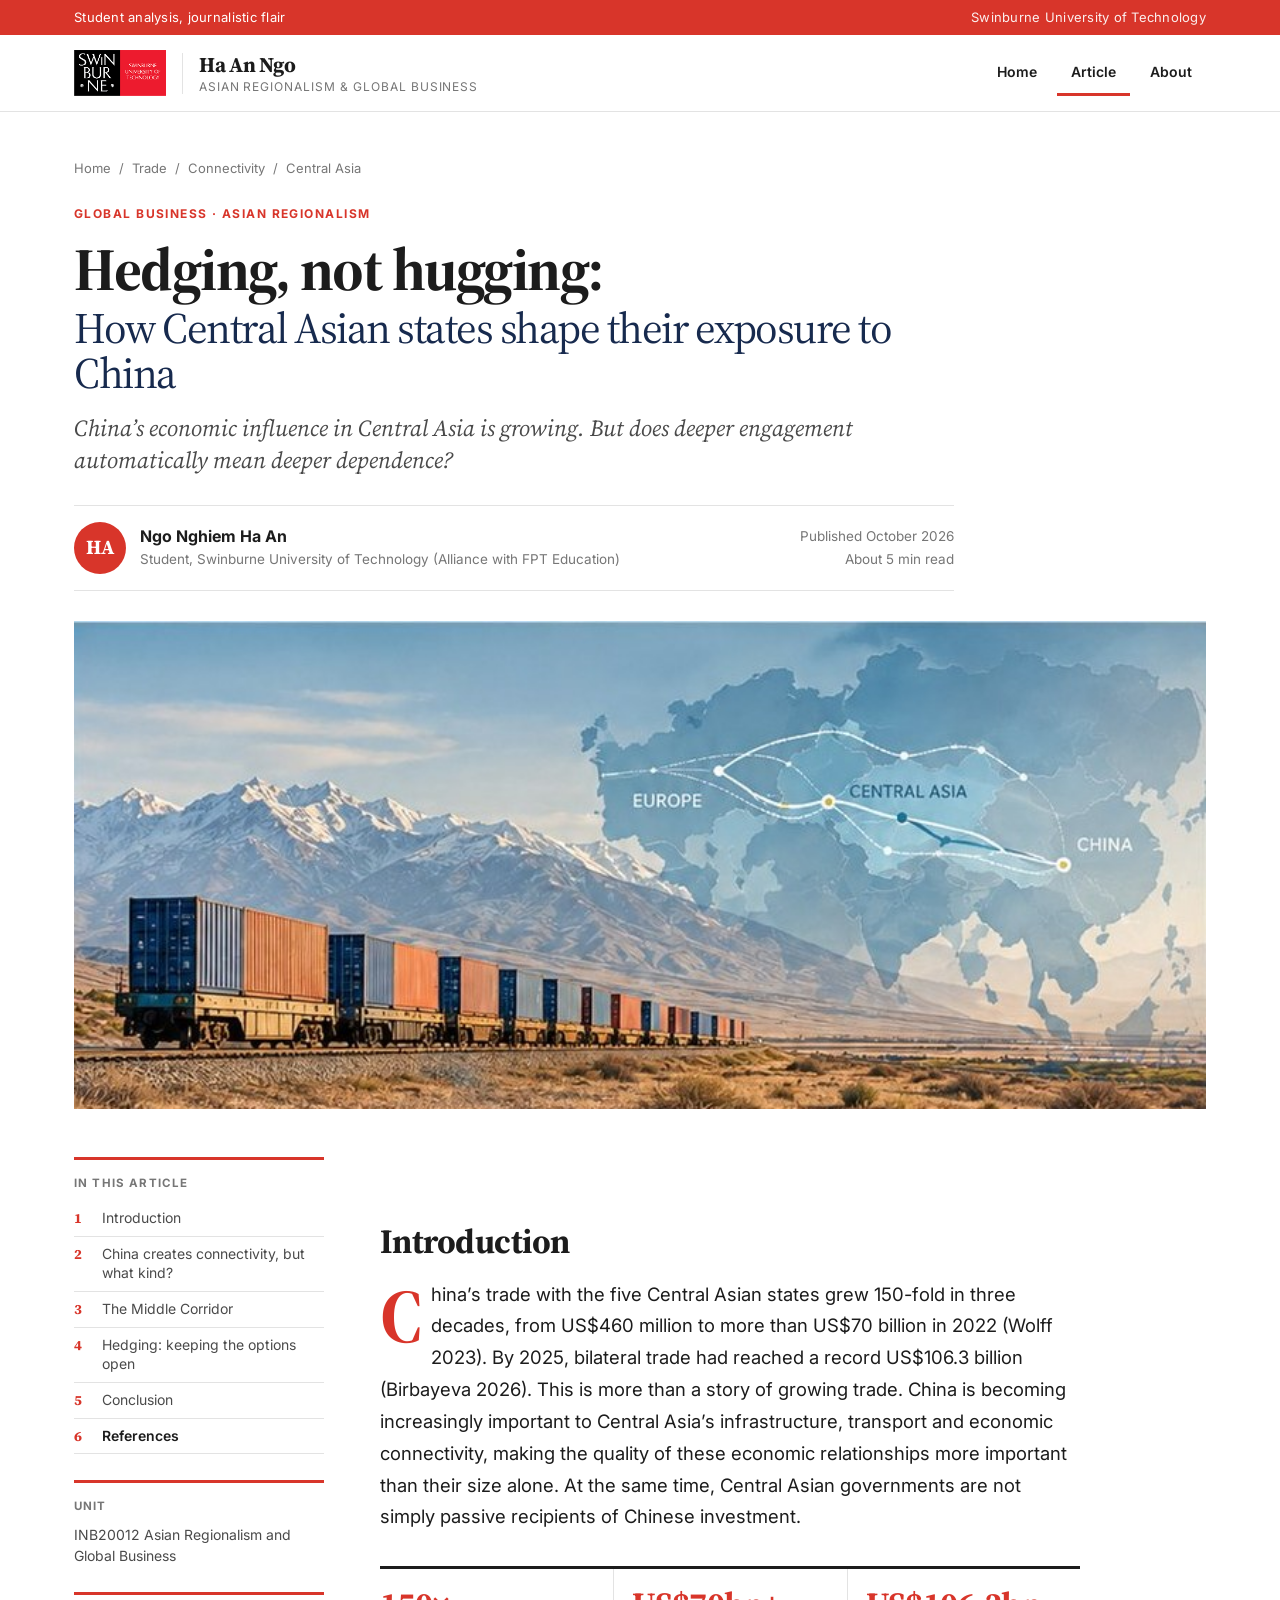
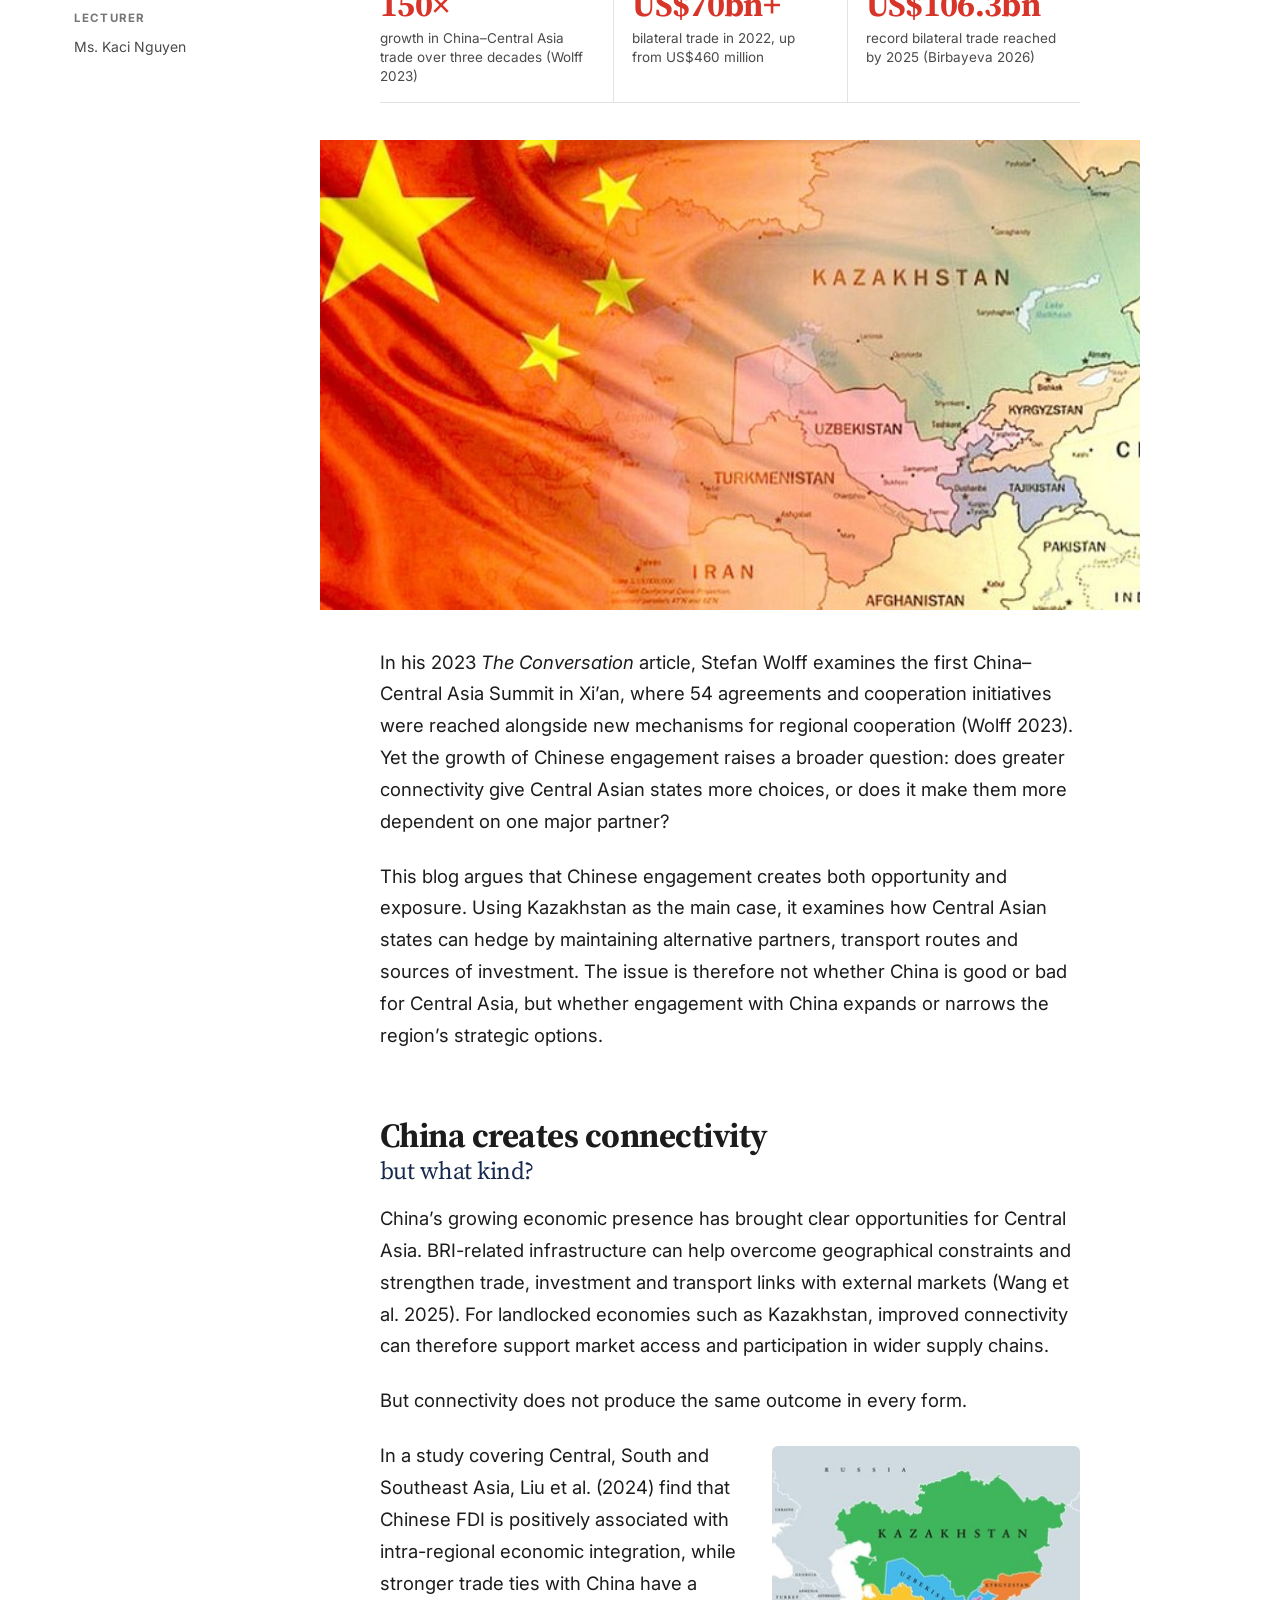
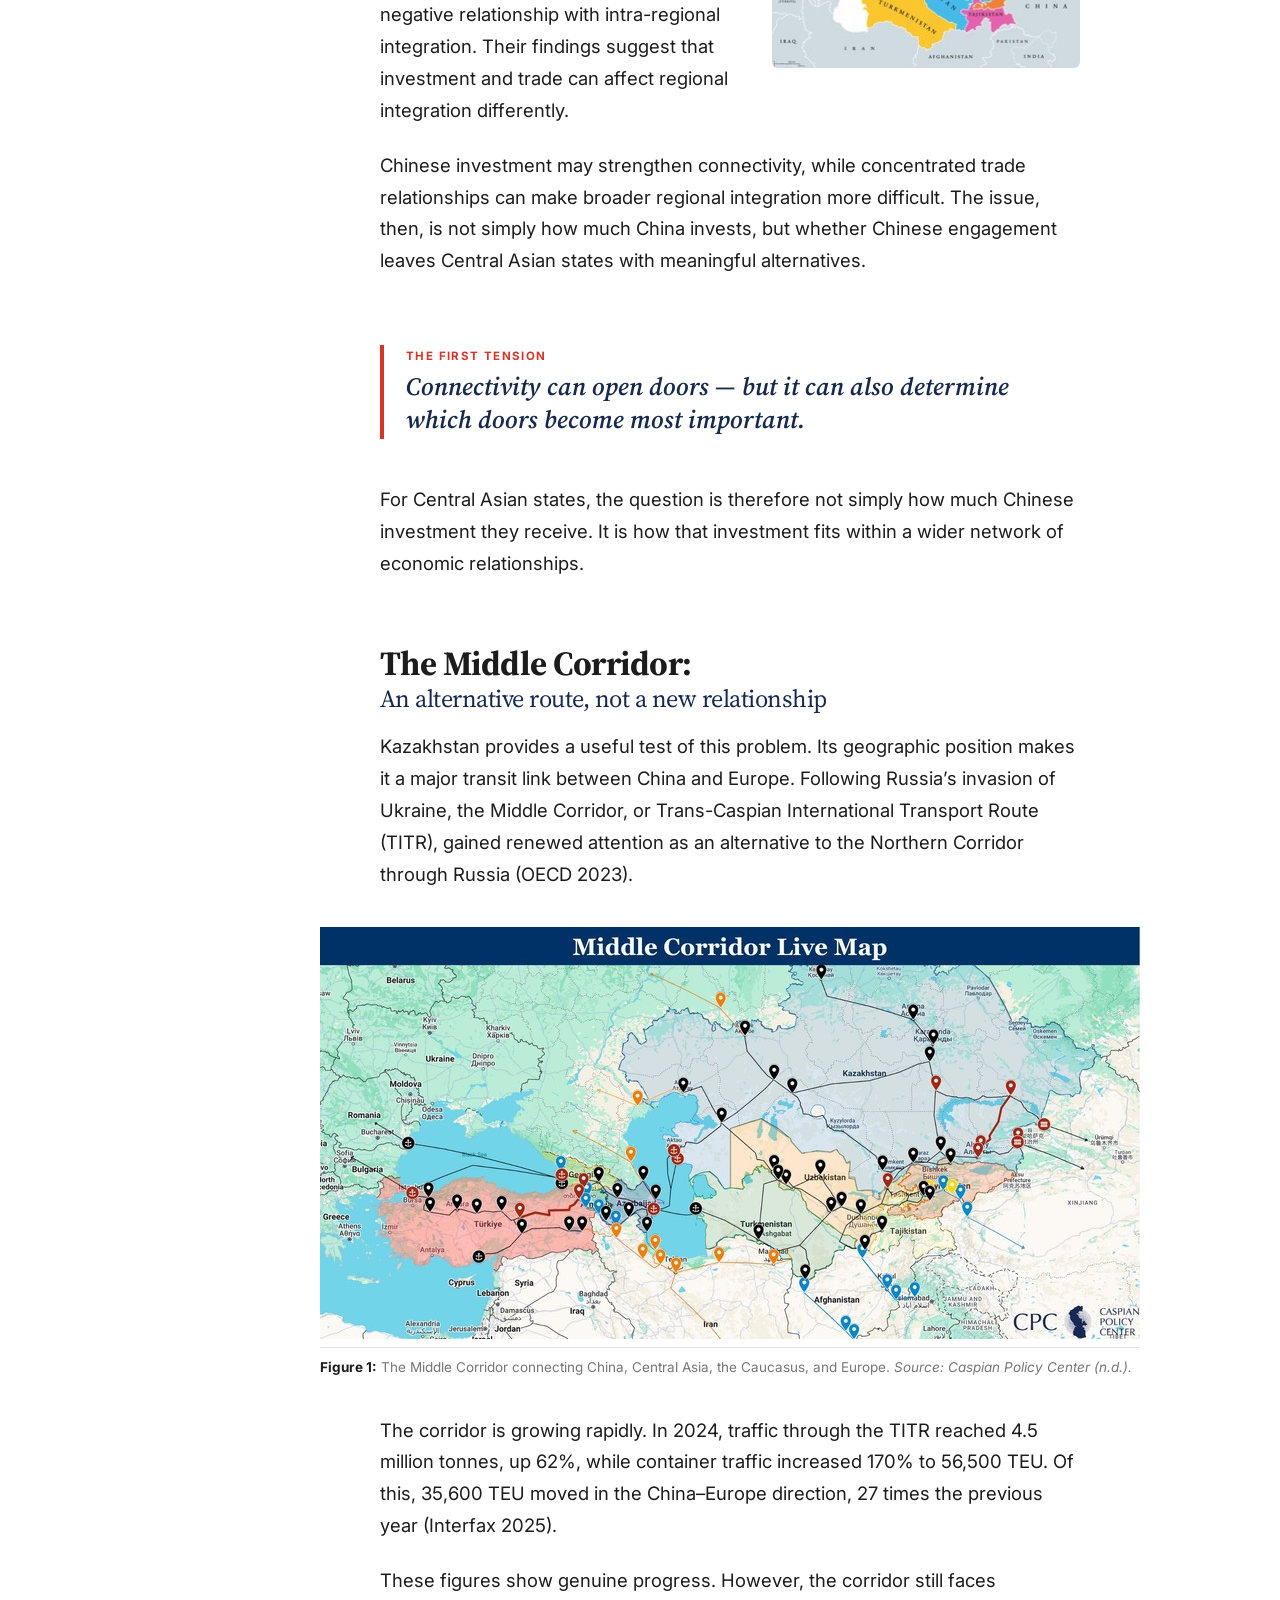
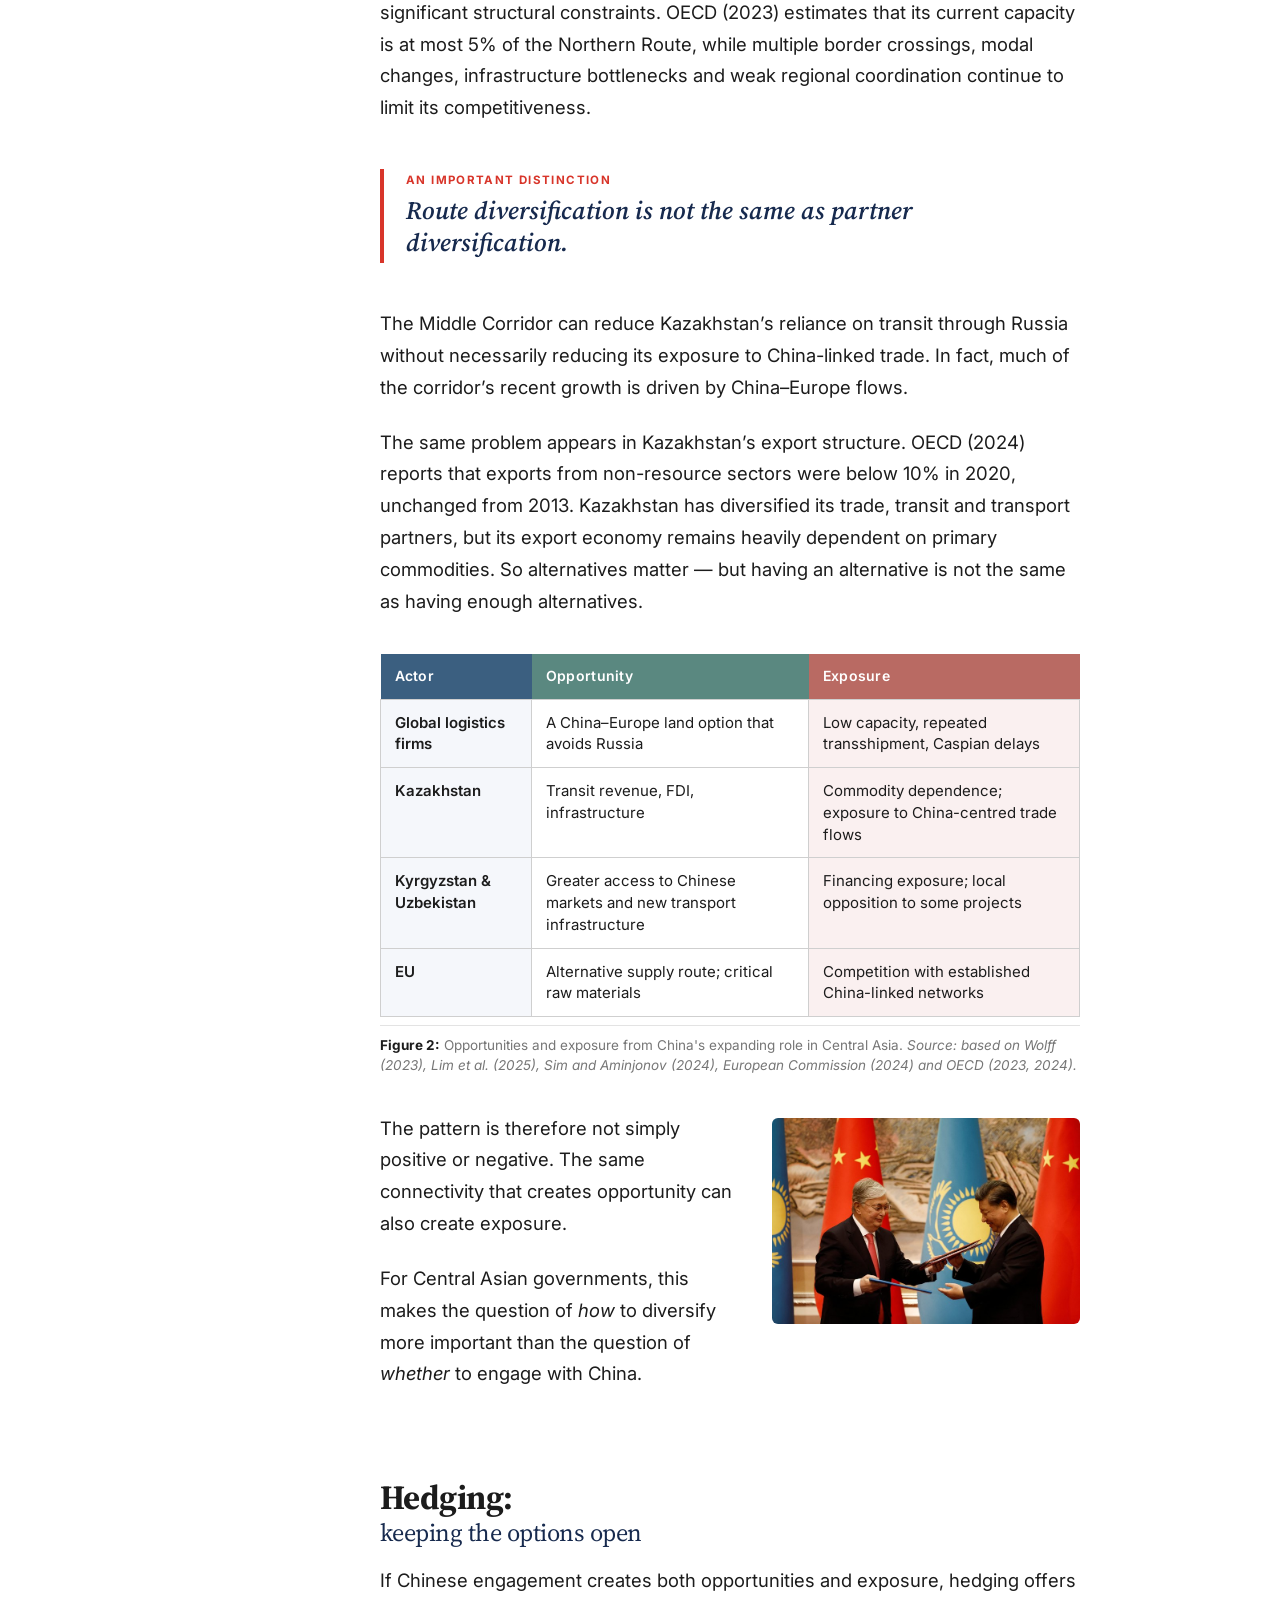
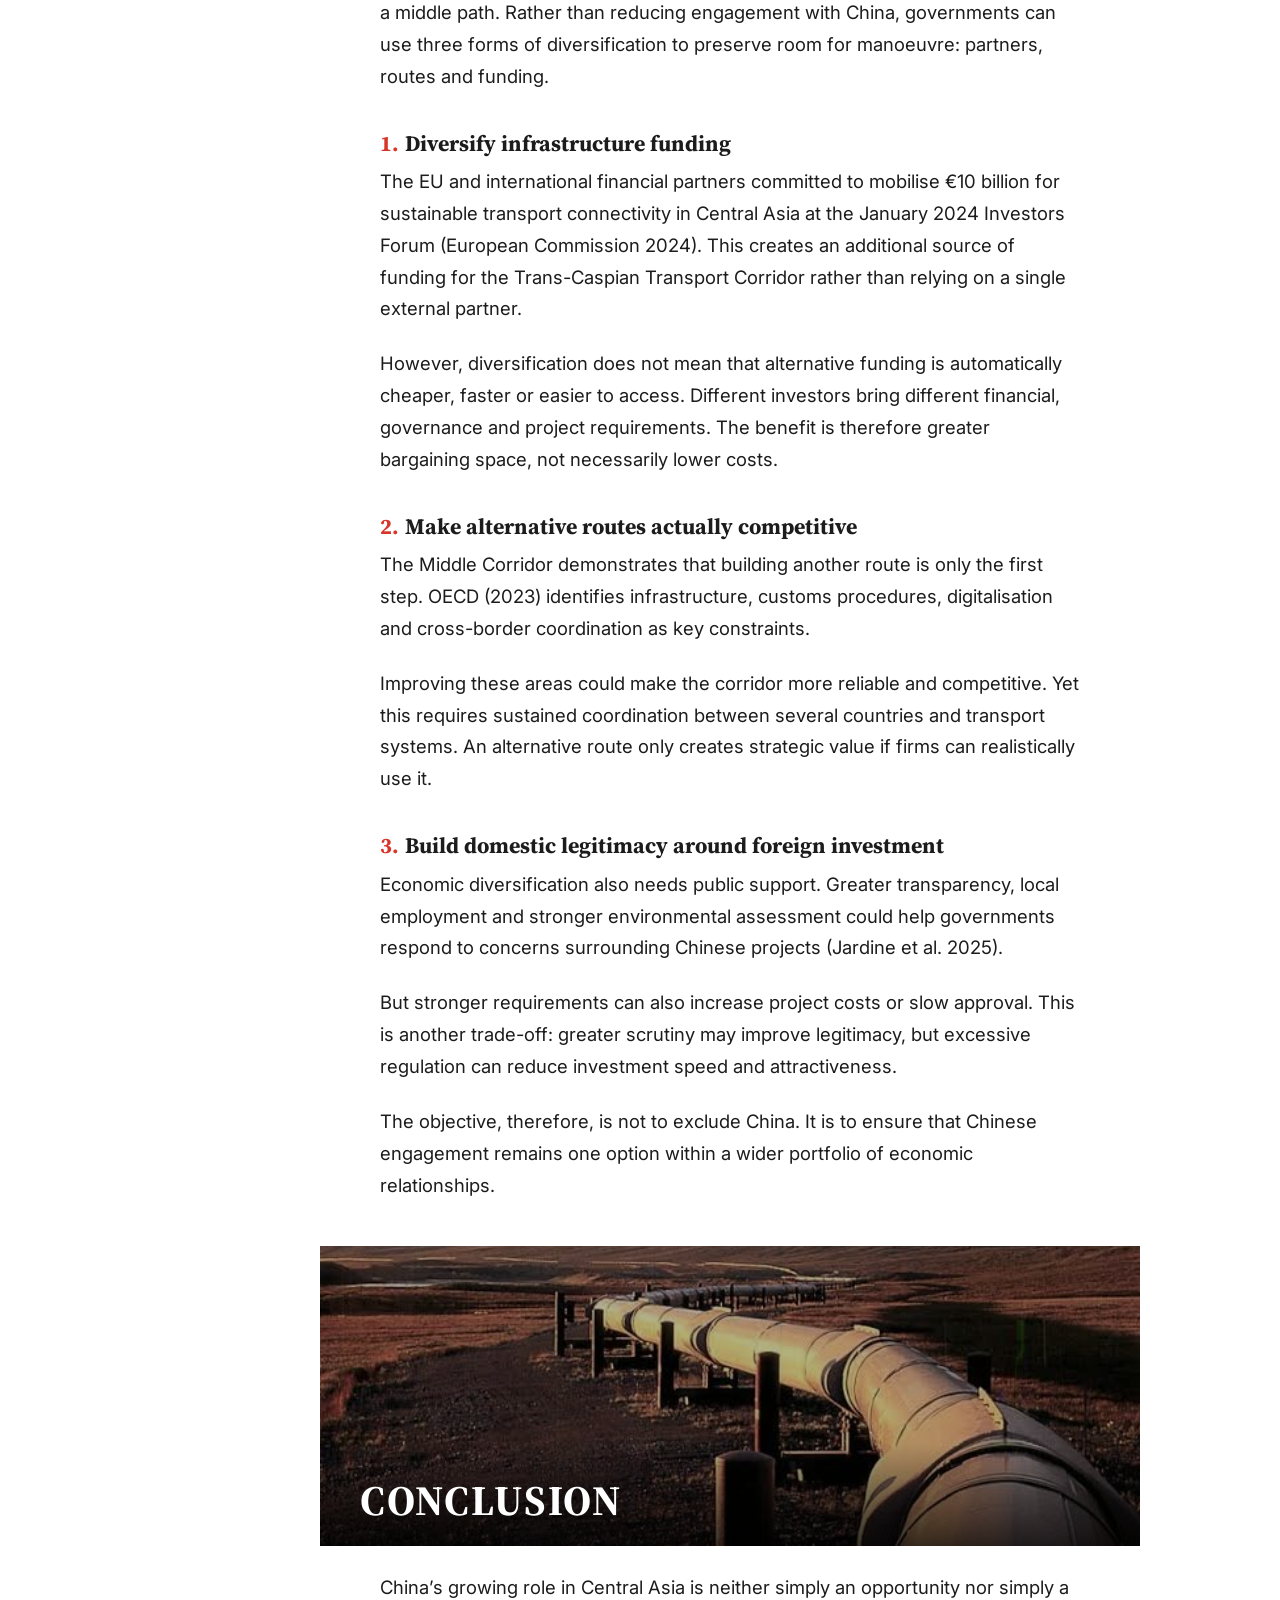
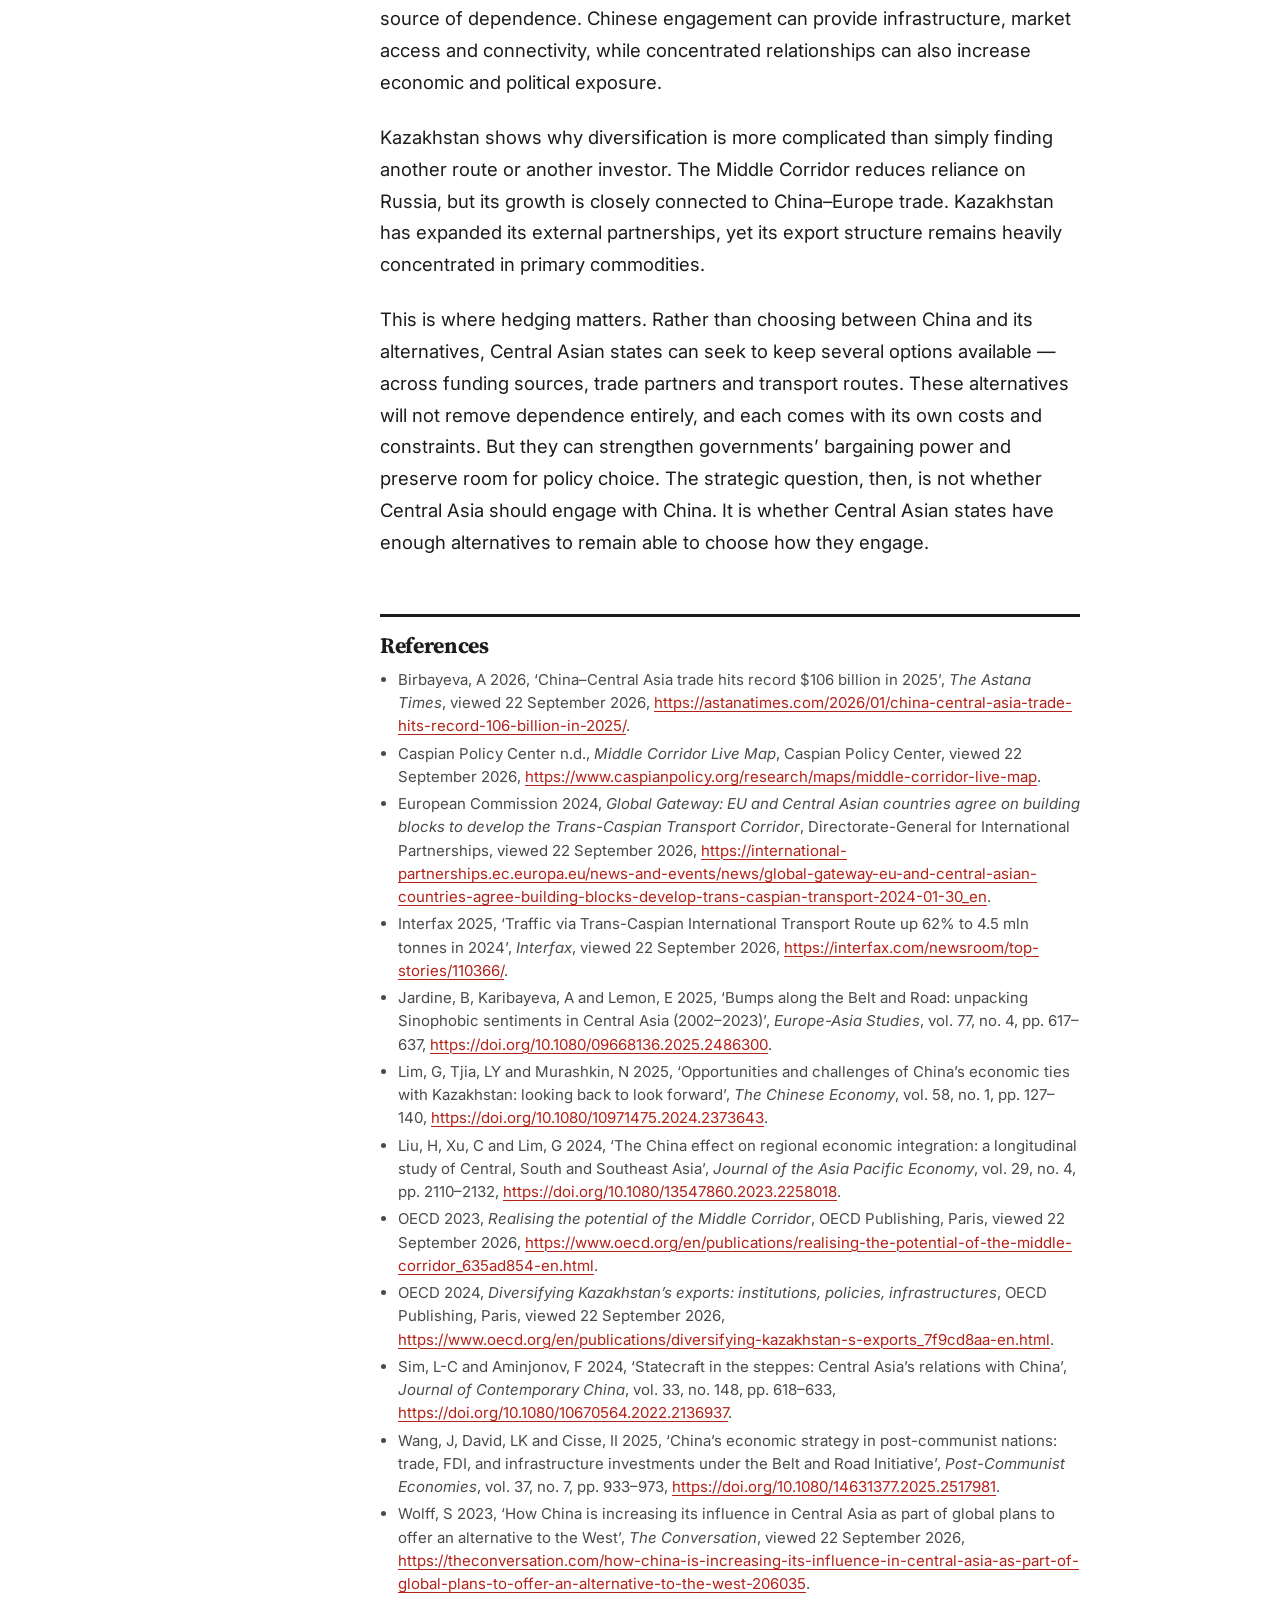
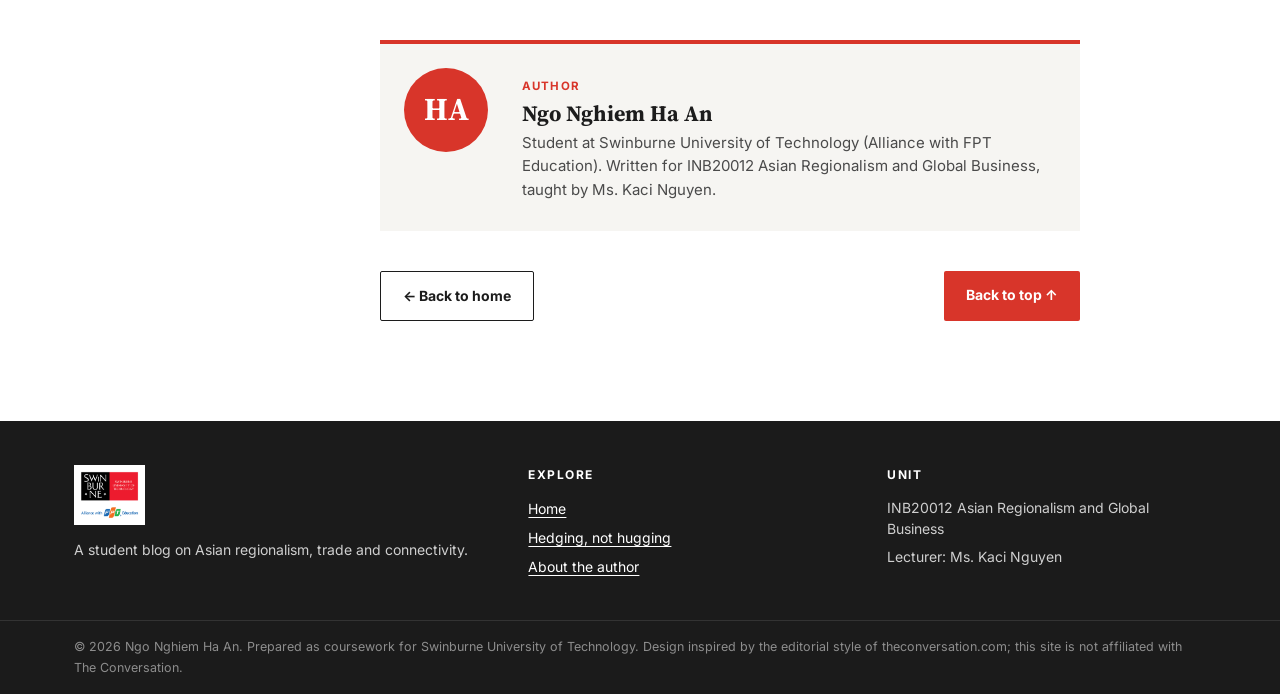
==== commit 7ab5a54a: "Add files via upload" ====
--- a/hedging-not-hugging.html
+++ b/hedging-not-hugging.html
@@ -82,6 +82,7 @@
               <li><a href="#corridor">The Middle Corridor</a></li>
               <li><a href="#hedging">Hedging: keeping the options open</a></li>
               <li><a href="#conclusion">Conclusion</a></li>
+              <li><a href="#references">References</a></li>
             </ol>
           </div>
           <div class="card">
@@ -215,21 +216,21 @@
 
           <p>This is where hedging matters. Rather than choosing between China and its alternatives, Central Asian states can seek to keep several options available — across funding sources, trade partners and transport routes. These alternatives will not remove dependence entirely, and each comes with its own costs and constraints. But they can strengthen governments’ bargaining power and preserve room for policy choice. The strategic question, then, is not whether Central Asia should engage with China. It is whether Central Asian states have enough alternatives to remain able to choose how they engage.</p>
 
-          <!-- Replace the list below with your full reference list (Swinburne Harvard style) if your unit requires it. -->
-          <section class="refs" aria-labelledby="refs-title">
-            <h2 id="refs-title">Sources cited</h2>
-            <ul>
-              <li>Birbayeva (2026)</li>
-              <li>Caspian Policy Center (n.d.), <i>Middle Corridor Live Map</i></li>
-              <li>European Commission (2024)</li>
-              <li>Interfax (2025)</li>
-              <li>Jardine et al. (2025)</li>
-              <li>Lim et al. (2025)</li>
-              <li>Liu et al. (2024)</li>
-              <li>OECD (2023); OECD (2024)</li>
-              <li>Sim and Aminjonov (2024)</li>
-              <li>Wang et al. (2025)</li>
-              <li>Wolff (2023), <i>The Conversation</i> — on the first China–Central Asia Summit in Xi’an</li>
+          <section class="refs" id="references" aria-labelledby="refs-title">
+            <h2 id="refs-title">References</h2>
+            <ul class="ref-list">
+              <li>Birbayeva, A 2026, ‘China–Central Asia trade hits record $106 billion in 2025’, <em>The Astana Times</em>, viewed 22 September 2026, <a href="https://astanatimes.com/2026/01/china-central-asia-trade-hits-record-106-billion-in-2025/" target="_blank" rel="noopener">https://astanatimes.com/2026/01/china-central-asia-trade-hits-record-106-billion-in-2025/</a>.</li>
+              <li>Caspian Policy Center n.d., <em>Middle Corridor Live Map</em>, Caspian Policy Center, viewed 22 September 2026, <a href="https://www.caspianpolicy.org/research/maps/middle-corridor-live-map" target="_blank" rel="noopener">https://www.caspianpolicy.org/research/maps/middle-corridor-live-map</a>.</li>
+              <li>European Commission 2024, <em>Global Gateway: EU and Central Asian countries agree on building blocks to develop the Trans-Caspian Transport Corridor</em>, Directorate-General for International Partnerships, viewed 22 September 2026, <a href="https://international-partnerships.ec.europa.eu/news-and-events/news/global-gateway-eu-and-central-asian-countries-agree-building-blocks-develop-trans-caspian-transport-2024-01-30_en" target="_blank" rel="noopener">https://international-partnerships.ec.europa.eu/news-and-events/news/global-gateway-eu-and-central-asian-countries-agree-building-blocks-develop-trans-caspian-transport-2024-01-30_en</a>.</li>
+              <li>Interfax 2025, ‘Traffic via Trans-Caspian International Transport Route up 62% to 4.5 mln tonnes in 2024’, <em>Interfax</em>, viewed 22 September 2026, <a href="https://interfax.com/newsroom/top-stories/110366/" target="_blank" rel="noopener">https://interfax.com/newsroom/top-stories/110366/</a>.</li>
+              <li>Jardine, B, Karibayeva, A and Lemon, E 2025, ‘Bumps along the Belt and Road: unpacking Sinophobic sentiments in Central Asia (2002–2023)’, <em>Europe-Asia Studies</em>, vol. 77, no. 4, pp. 617–637, <a href="https://doi.org/10.1080/09668136.2025.2486300" target="_blank" rel="noopener">https://doi.org/10.1080/09668136.2025.2486300</a>.</li>
+              <li>Lim, G, Tjia, LY and Murashkin, N 2025, ‘Opportunities and challenges of China’s economic ties with Kazakhstan: looking back to look forward’, <em>The Chinese Economy</em>, vol. 58, no. 1, pp. 127–140, <a href="https://doi.org/10.1080/10971475.2024.2373643" target="_blank" rel="noopener">https://doi.org/10.1080/10971475.2024.2373643</a>.</li>
+              <li>Liu, H, Xu, C and Lim, G 2024, ‘The China effect on regional economic integration: a longitudinal study of Central, South and Southeast Asia’, <em>Journal of the Asia Pacific Economy</em>, vol. 29, no. 4, pp. 2110–2132, <a href="https://doi.org/10.1080/13547860.2023.2258018" target="_blank" rel="noopener">https://doi.org/10.1080/13547860.2023.2258018</a>.</li>
+              <li>OECD 2023, <em>Realising the potential of the Middle Corridor</em>, OECD Publishing, Paris, viewed 22 September 2026, <a href="https://www.oecd.org/en/publications/realising-the-potential-of-the-middle-corridor_635ad854-en.html" target="_blank" rel="noopener">https://www.oecd.org/en/publications/realising-the-potential-of-the-middle-corridor_635ad854-en.html</a>.</li>
+              <li>OECD 2024, <em>Diversifying Kazakhstan’s exports: institutions, policies, infrastructures</em>, OECD Publishing, Paris, viewed 22 September 2026, <a href="https://www.oecd.org/en/publications/diversifying-kazakhstan-s-exports_7f9cd8aa-en.html" target="_blank" rel="noopener">https://www.oecd.org/en/publications/diversifying-kazakhstan-s-exports_7f9cd8aa-en.html</a>.</li>
+              <li>Sim, L-C and Aminjonov, F 2024, ‘Statecraft in the steppes: Central Asia’s relations with China’, <em>Journal of Contemporary China</em>, vol. 33, no. 148, pp. 618–633, <a href="https://doi.org/10.1080/10670564.2022.2136937" target="_blank" rel="noopener">https://doi.org/10.1080/10670564.2022.2136937</a>.</li>
+              <li>Wang, J, David, LK and Cisse, II 2025, ‘China’s economic strategy in post-communist nations: trade, FDI, and infrastructure investments under the Belt and Road Initiative’, <em>Post-Communist Economies</em>, vol. 37, no. 7, pp. 933–973, <a href="https://doi.org/10.1080/14631377.2025.2517981" target="_blank" rel="noopener">https://doi.org/10.1080/14631377.2025.2517981</a>.</li>
+              <li>Wolff, S 2023, ‘How China is increasing its influence in Central Asia as part of global plans to offer an alternative to the West’, <em>The Conversation</em>, viewed 22 September 2026, <a href="https://theconversation.com/how-china-is-increasing-its-influence-in-central-asia-as-part-of-global-plans-to-offer-an-alternative-to-the-west-206035" target="_blank" rel="noopener">https://theconversation.com/how-china-is-increasing-its-influence-in-central-asia-as-part-of-global-plans-to-offer-an-alternative-to-the-west-206035</a>.</li>
             </ul>
           </section>
 
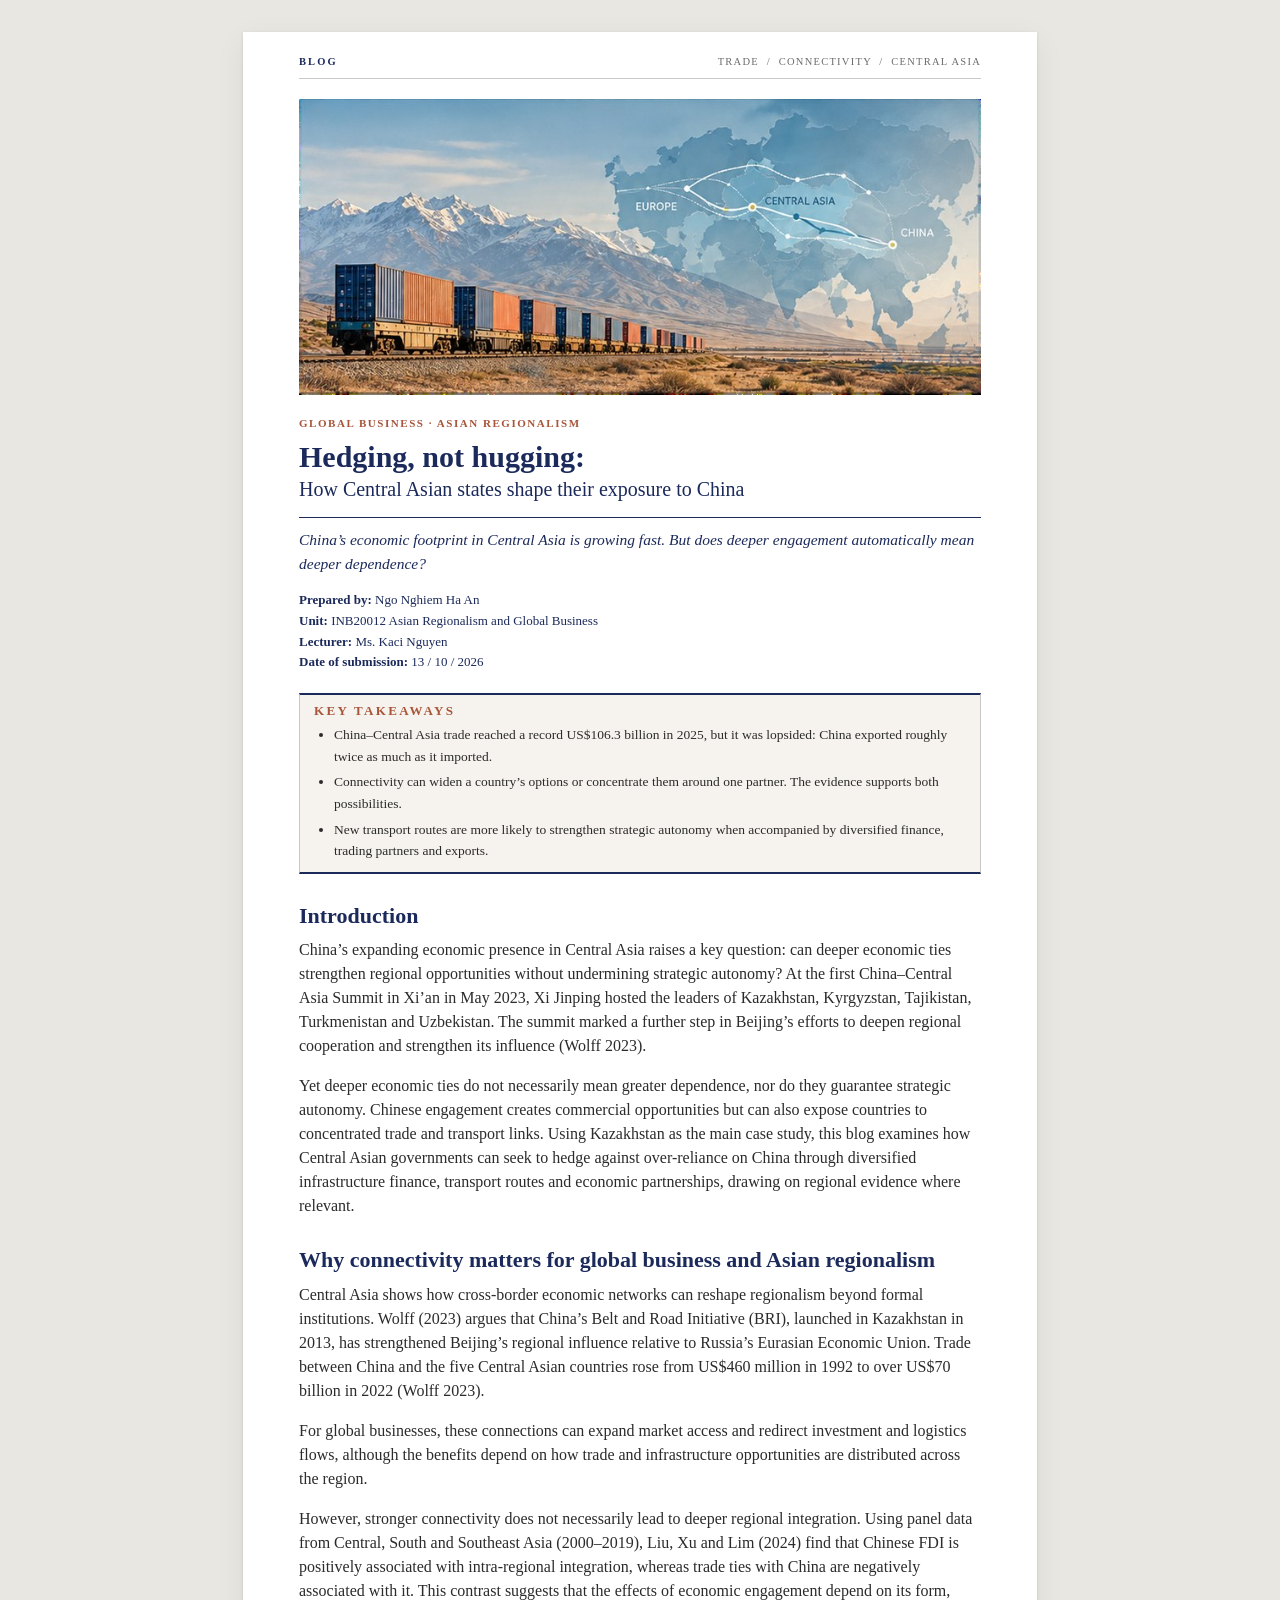
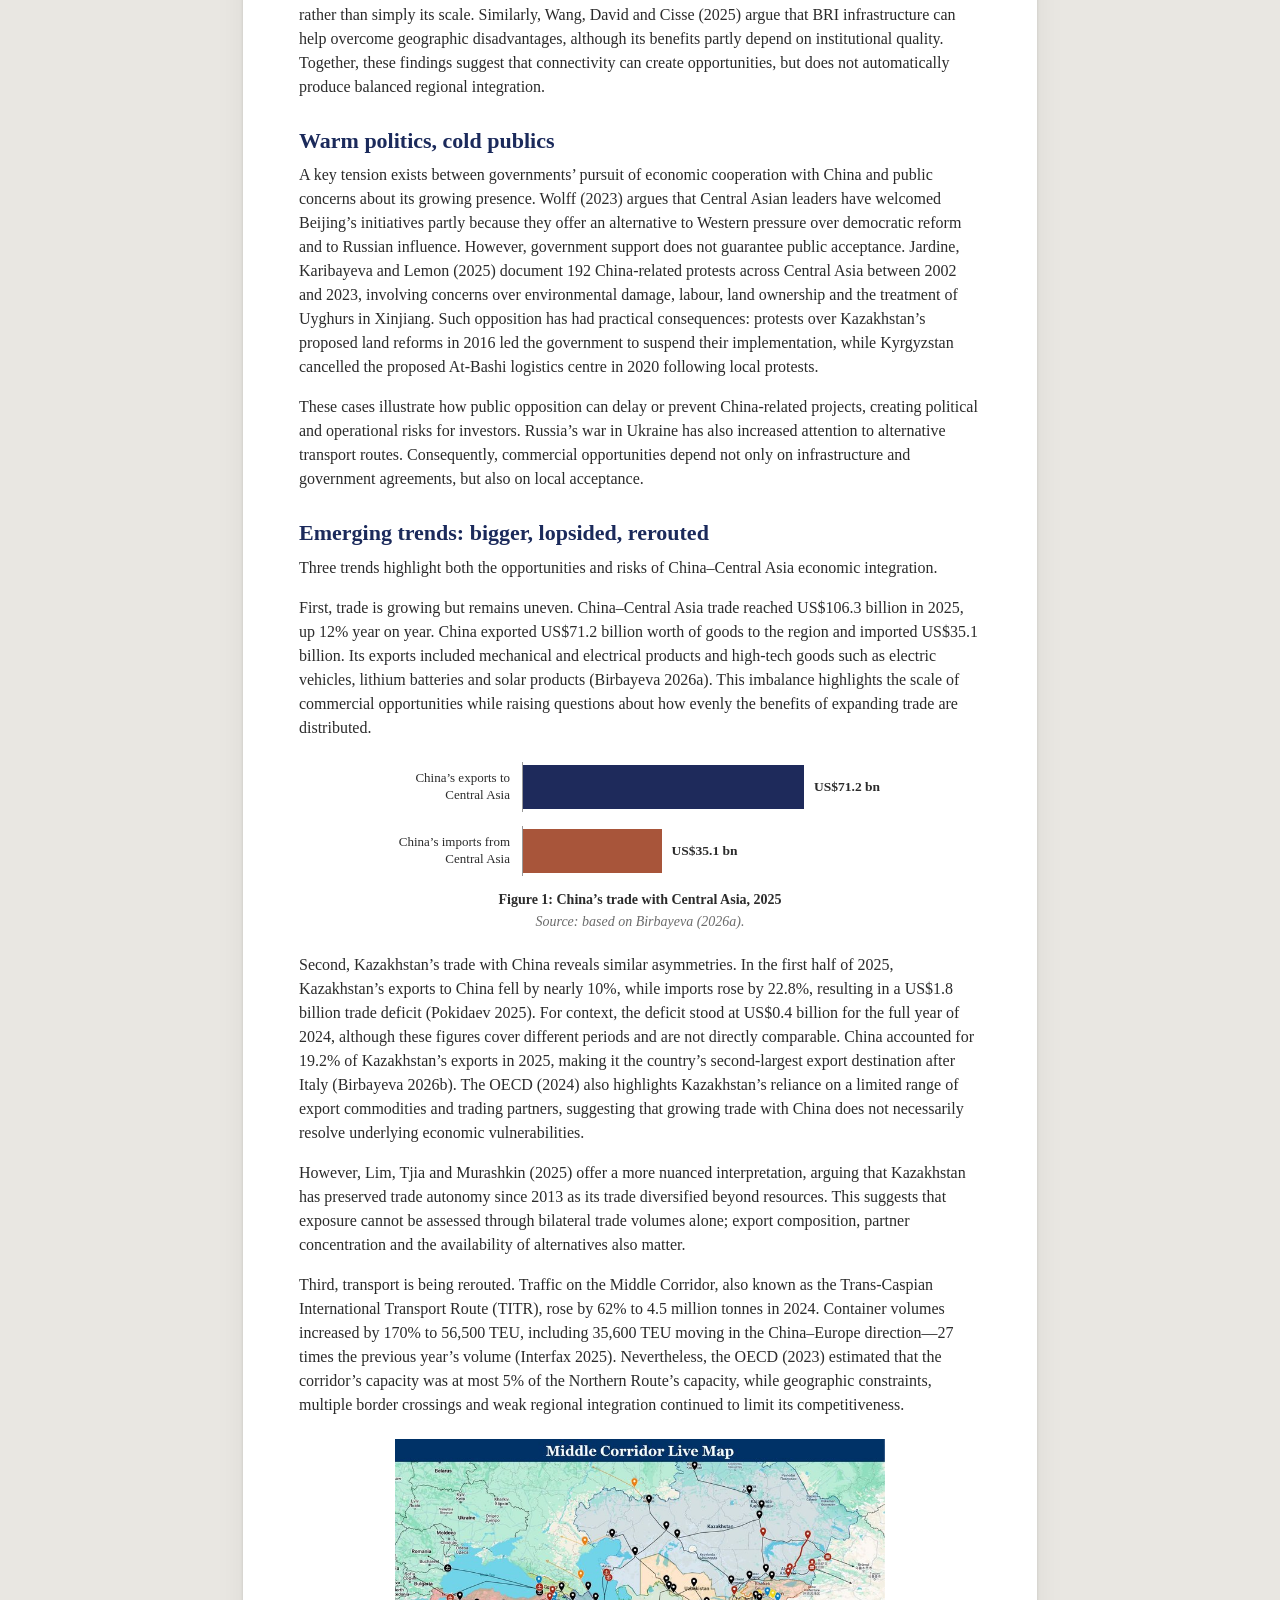
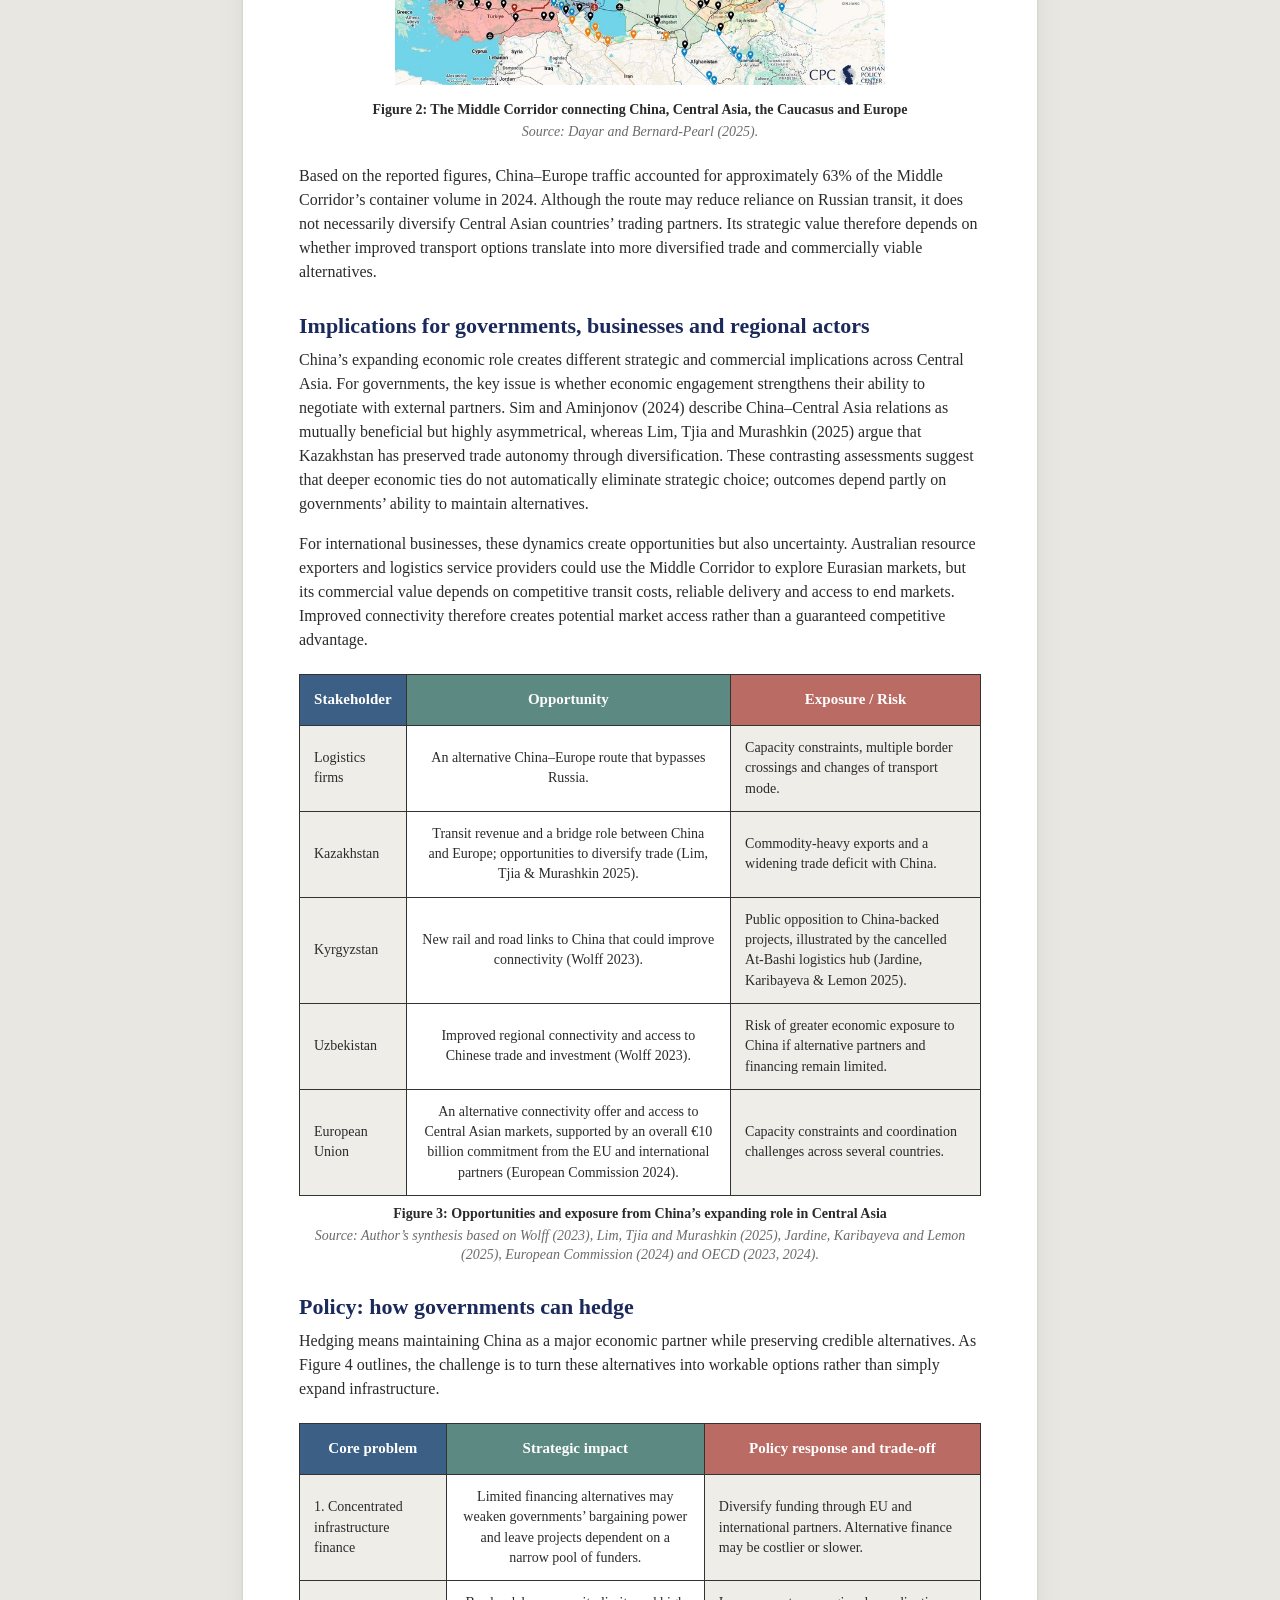
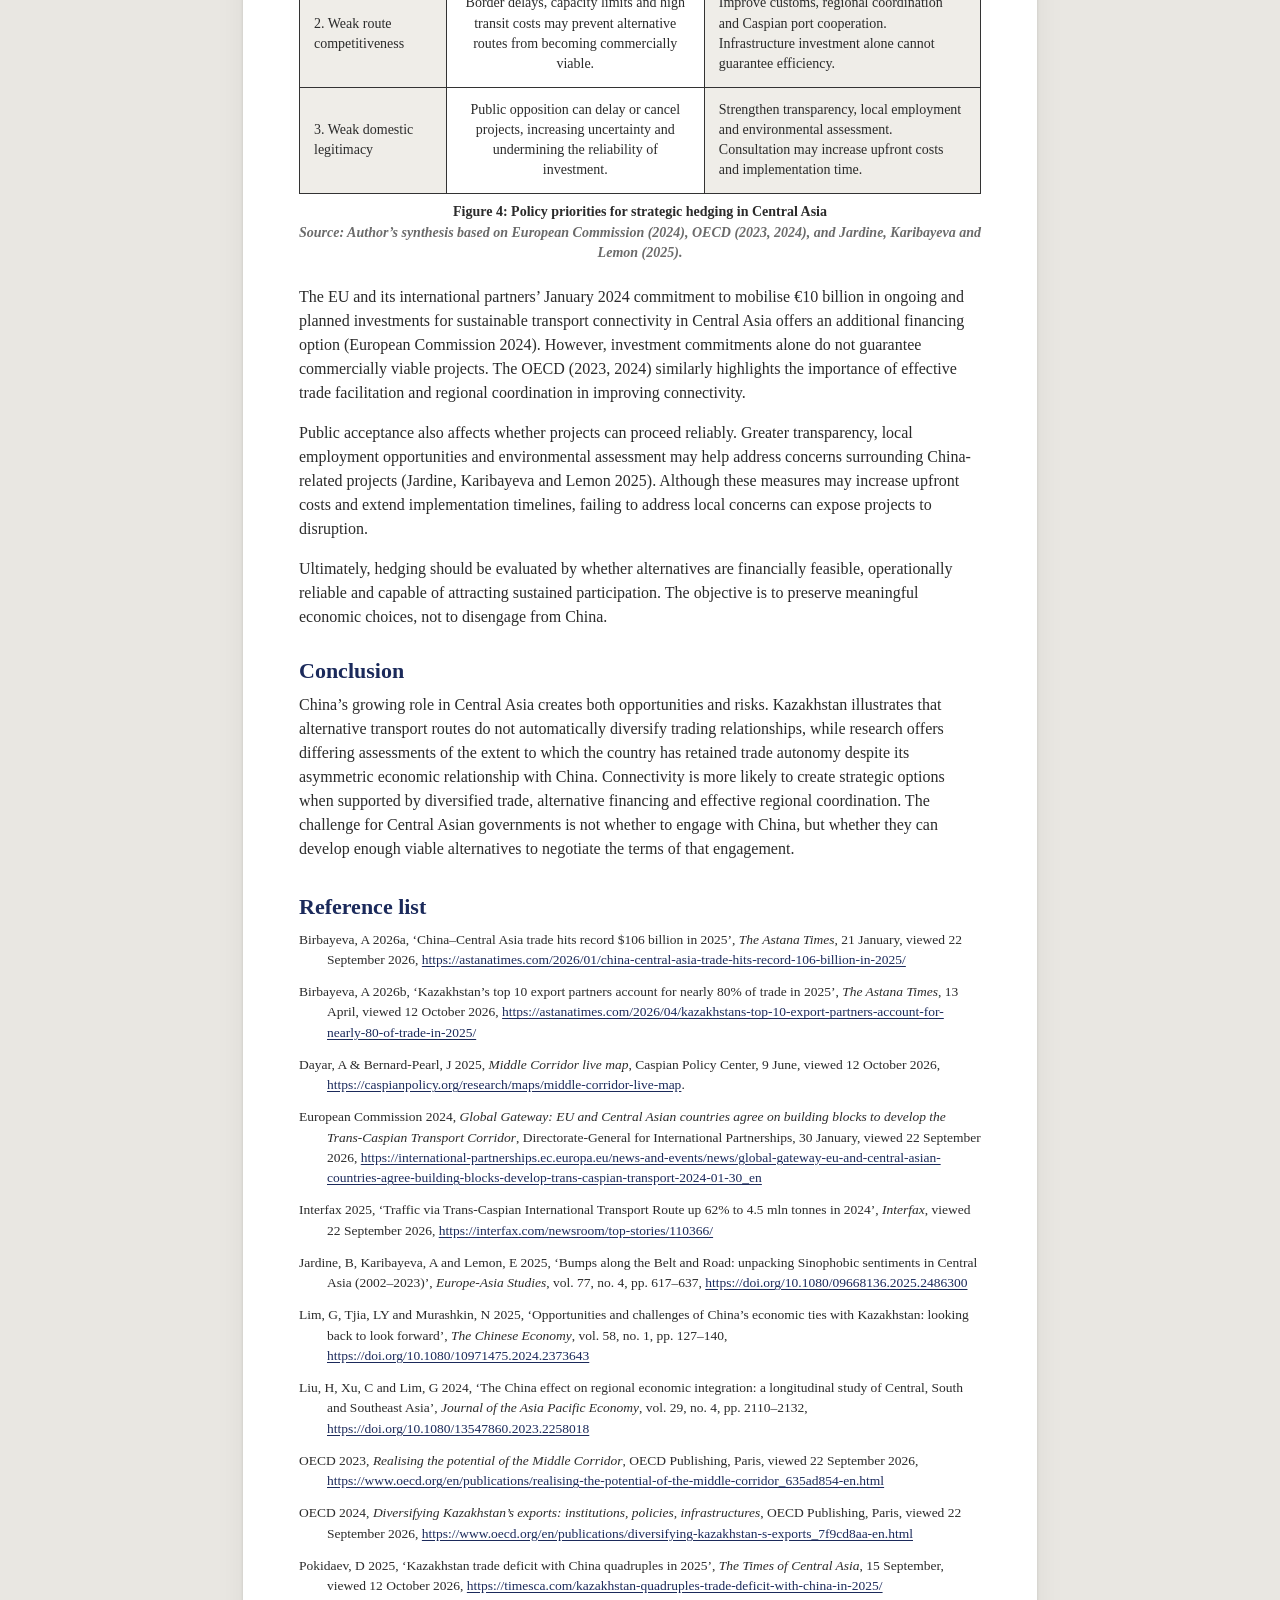
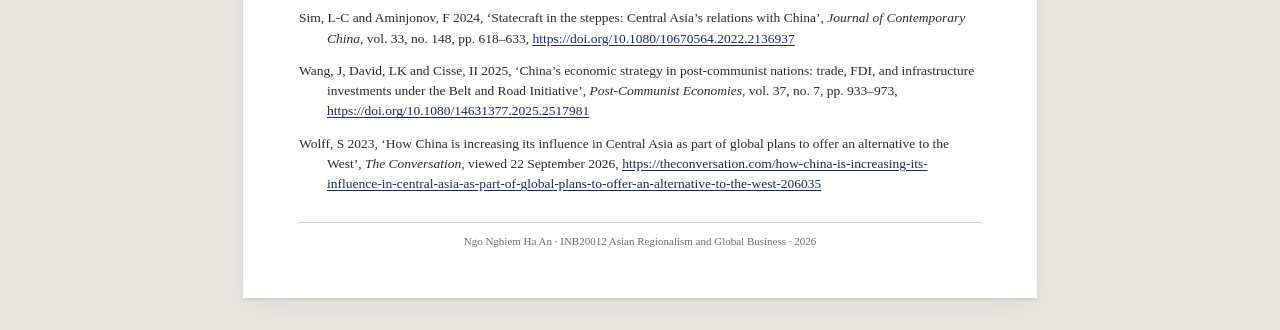
==== commit 5402fc13: "Add files via upload" ====
--- a/hedging-not-hugging.html
+++ b/hedging-not-hugging.html
@@ -1,280 +1,290 @@
 <!DOCTYPE html>
 <html lang="en">
 <head>
-  <meta charset="utf-8">
-  <meta name="viewport" content="width=device-width, initial-scale=1">
-  <title>Hedging, not hugging: How Central Asian states shape their exposure to China — Ha An Ngo</title>
-  <meta name="description" content="China's economic influence in Central Asia is growing. But does deeper engagement automatically mean deeper dependence? A student analysis for INB20012 Asian Regionalism and Global Business, Swinburne University of Technology.">
-  <meta name="author" content="Ngo Nghiem Ha An">
-  <meta property="og:type" content="article">
-  <meta property="og:title" content="Hedging, not hugging: How Central Asian states shape their exposure to China">
-  <meta property="og:description" content="Does deeper engagement with China automatically mean deeper dependence? Kazakhstan, the Middle Corridor and the case for hedging.">
-  <meta property="og:image" content="assets/img/hero-train.jpg">
-  <link rel="icon" href="assets/img/favicon.svg" type="image/svg+xml">
-  <link rel="preconnect" href="https://fonts.googleapis.com">
-  <link rel="preconnect" href="https://fonts.gstatic.com" crossorigin>
-  <link href="https://fonts.googleapis.com/css2?family=Inter:wght@400;500;600;700&family=Source+Serif+4:ital,opsz,wght@0,8..60,400;0,8..60,600;0,8..60,700;1,8..60,400;1,8..60,600&display=swap" rel="stylesheet">
-  <link rel="stylesheet" href="assets/css/style.css">
+<meta charset="utf-8">
+<meta name="viewport" content="width=device-width, initial-scale=1">
+<title>Hedging, not hugging — How Central Asian states shape their exposure to China</title>
+<meta name="description" content="China's economic footprint in Central Asia is growing fast. But does deeper engagement automatically mean deeper dependence? INB20012 Asian Regionalism and Global Business.">
+<meta name="author" content="Ngo Nghiem Ha An">
+<style>
+:root{
+  --navy:#1B2A5B;
+  --accent:#A8553A;
+  --paper:#F6F3EE;
+  --ink:#2B2B2B;
+  --muted:#6B6B6B;
+  --rule:#C9C9C9;
+  --th-blue:#3C5F86;
+  --th-teal:#5C8A82;
+  --th-red:#B96B64;
+  --cell-alt:#EFEDE8;
+}
+*{box-sizing:border-box}
+html{-webkit-text-size-adjust:100%}
+body{
+  margin:0;background:#E9E7E2;color:var(--ink);
+  font-family:"Times New Roman",Times,"Liberation Serif",serif;
+  font-size:16px;line-height:1.5;
+}
+.page{
+  max-width:794px;margin:32px auto;background:#fff;
+  padding:0 56px 48px;
+  box-shadow:0 1px 3px rgba(0,0,0,.12),0 8px 30px rgba(0,0,0,.06);
+}
+/* running header, like the Word header */
+.running{
+  display:flex;justify-content:space-between;gap:16px;
+  padding:22px 0 8px;margin-bottom:20px;
+  font-family:Georgia,serif;font-size:10.5px;letter-spacing:.12em;text-transform:uppercase;
+  color:var(--muted);border-bottom:1px solid var(--rule);
+}
+.running b{color:var(--navy);letter-spacing:.2em}
+/* title block */
+.hero{display:block;width:100%;height:auto;margin:0 0 20px}
+.kicker{
+  font-family:Georgia,serif;font-weight:700;font-size:11px;letter-spacing:.14em;
+  color:var(--accent);text-transform:uppercase;margin:0 0 6px;
+}
+h1{
+  margin:0;color:var(--navy);font-size:30px;line-height:1.3;font-weight:700;
+}
+.subtitle{margin:0 0 14px;color:var(--navy);font-size:20px;line-height:1.35;font-weight:400}
+.standfirst{
+  margin:0 0 14px;padding-top:10px;border-top:1px solid var(--navy);
+  color:var(--navy);font-style:italic;font-size:15.5px;line-height:1.55;
+}
+.meta{margin:0 0 20px;font-family:Georgia,serif;font-size:13px;color:var(--navy);line-height:1.6}
+.meta p{margin:0}
+.meta b{font-weight:700}
+/* key takeaways */
+.takeaways{
+  background:var(--paper);
+  border:1px solid var(--rule);border-top:2px solid var(--navy);border-bottom:2px solid var(--navy);
+  padding:8px 14px 6px;margin:0 0 8px;
+  font-family:Georgia,serif;font-size:13.5px;line-height:1.6;
+}
+.takeaways h2{
+  margin:0 0 4px;font-family:Georgia,serif;font-size:13px;letter-spacing:.18em;
+  color:var(--accent);text-transform:uppercase;
+}
+.takeaways ul{margin:0;padding-left:20px}
+.takeaways li{margin:0 0 4px}
+/* body */
+h2{
+  margin:28px 0 8px;color:var(--navy);font-size:22px;line-height:1.3;font-weight:700;
+}
+p{margin:0 0 16px}
+a{color:var(--navy);text-decoration:underline;text-underline-offset:2px;word-break:break-word}
+a:hover{color:var(--accent)}
+/* figures */
+figure{margin:22px 0;text-align:center}
+figure img{max-width:100%;height:auto}
+.fig-map{width:100%;max-width:490px}
+.figtitle{margin:8px 0 0;font-size:14px;font-weight:700;color:var(--ink);line-height:1.4}
+.source{margin:2px 0 0;font-size:14px;font-style:italic;color:var(--muted);line-height:1.4}
+/* Figure 1 bars (rebuilt from chart image) */
+.bars{max-width:520px;margin:0 auto;text-align:left}
+.bar-row{display:grid;grid-template-columns:130px 1fr;align-items:center;gap:12px;margin:14px 0}
+.bar-label{text-align:right;font-family:Georgia,serif;font-size:13px;line-height:1.3;color:var(--ink)}
+.bar-track{border-left:1px solid #999;padding:3px 0;display:flex;align-items:center;gap:10px}
+.bar{height:44px;flex:none}
+.bar-val{font-family:Georgia,serif;font-weight:700;font-size:13.5px;white-space:nowrap}
+/* Figure 3/4 tables (rebuilt from images) */
+.table-wrap{overflow-x:auto;margin:0 auto;max-width:100%}
+table.fig{
+  border-collapse:collapse;width:100%;text-align:left;
+  font-size:14px;line-height:1.45;border:1px solid #333;
+}
+table.fig th{
+  color:#fff;text-align:center;font-weight:700;font-size:15px;padding:14px 12px;
+  border:1px solid #333;
+}
+table.fig th:nth-child(1){background:var(--th-blue)}
+table.fig th:nth-child(2){background:var(--th-teal)}
+table.fig th:nth-child(3){background:var(--th-red)}
+table.fig td{padding:12px 14px;border:1px solid #333;vertical-align:middle}
+table.fig td:nth-child(1),table.fig td:nth-child(3){background:var(--cell-alt)}
+table.fig td:nth-child(2){background:#fff}
+table.fig.fig3 td:nth-child(2){text-align:center}
+table.fig.fig4 td:nth-child(2){text-align:center}
+/* references */
+.refs h2{margin-top:32px}
+.refs p{
+  margin:0 0 12px;padding-left:28px;text-indent:-28px;
+  font-size:13.5px;line-height:1.5;color:var(--ink);
+}
+footer{
+  margin-top:28px;padding-top:10px;border-top:1px solid var(--rule);
+  font-family:Georgia,serif;font-size:11px;color:var(--muted);text-align:center;
+}
+@media (max-width:640px){
+  body{background:#fff}
+  .page{margin:0;padding:0 18px 32px;box-shadow:none}
+  .running{flex-direction:column;gap:2px}
+  h1{font-size:25px}
+  .subtitle{font-size:18px}
+  h2{font-size:20px}
+  .bar-row{grid-template-columns:96px 1fr;gap:8px}
+  table.fig{font-size:13px}
+  table.fig th,table.fig td{padding:9px 8px}
+}
+@media print{
+  body{background:#fff}
+  .page{margin:0;box-shadow:none;max-width:none;padding:0}
+  figure,table.fig tr{break-inside:avoid}
+}
+</style>
 </head>
 <body>
-  <a class="skip" href="#main">Skip to content</a>
-  <div class="progress" aria-hidden="true"></div>
-
-  <div class="topline">
-    <div class="wrap">
-      <span>Student analysis, journalistic flair</span>
-      <a href="https://www.swinburne.edu.au" target="_blank" rel="noopener">Swinburne University of Technology</a>
-    </div>
+<div class="page">
+
+  <div class="running" aria-hidden="true">
+    <b>BLOG</b><span>Trade &nbsp;/&nbsp; Connectivity &nbsp;/&nbsp; Central Asia</span>
   </div>
 
-  <header class="site-header">
-    <div class="wrap">
-      <a class="brand" href="index.html" aria-label="Ha An Ngo — home">
-        <img src="assets/img/logo-swinburne.png" alt="Swinburne University of Technology">
-        <span class="brand-text"><strong>Ha An Ngo</strong><span>Asian Regionalism &amp; Global Business</span></span>
-      </a>
-      <button class="menu-btn" aria-expanded="false" aria-controls="nav">Menu</button>
-      <nav class="nav" id="nav" aria-label="Main">
-        <a href="index.html">Home</a>
-        <a href="hedging-not-hugging.html" aria-current="page">Article</a>
-        <a href="index.html#about">About</a>
-      </nav>
+  <img class="hero" src="[data-uri]" width="807" height="350" alt="A freight train carrying containers across a steppe with mountains behind, overlaid with a map showing routes linking Europe, Central Asia and China">
+
+  <header>
+    <p class="kicker">Global Business · Asian Regionalism</p>
+    <h1>Hedging, not hugging:</h1>
+    <p class="subtitle">How Central Asian states shape their exposure to China</p>
+    <p class="standfirst">China’s economic footprint in Central Asia is growing fast. But does deeper engagement automatically mean deeper dependence?</p>
+    <div class="meta">
+      <p><b>Prepared by:</b> Ngo Nghiem Ha An</p>
+      <p><b>Unit:</b> INB20012 Asian Regionalism and Global Business</p>
+      <p><b>Lecturer:</b> Ms. Kaci Nguyen</p>
+      <p><b>Date of submission:</b> 13 / 10 / 2026</p>
     </div>
   </header>
 
-  <main id="main">
-    <section class="article-head">
-      <div class="wrap">
-        <div class="inner">
-          <div class="crumbs"><a href="index.html">Home</a> &nbsp;/&nbsp; Trade &nbsp;/&nbsp; Connectivity &nbsp;/&nbsp; Central Asia</div>
-          <span class="kicker">Global Business · Asian Regionalism</span>
-          <h1>Hedging, not hugging: <em>How Central Asian states shape their exposure to China</em></h1>
-          <p class="standfirst">China’s economic influence in Central Asia is growing. But does deeper engagement automatically mean deeper dependence?</p>
-
-          <div class="byline">
-            <div class="avatar" aria-hidden="true">HA</div>
-            <div class="who">
-              <strong>Ngo Nghiem Ha An</strong>
-              <span>Student, Swinburne University of Technology (Alliance with FPT Education)</span>
-            </div>
-            <div class="when">
-              Published October 2026<br>
-              About 5 min read
-            </div>
-          </div>
+  <aside class="takeaways" aria-labelledby="kt">
+    <h2 id="kt">Key takeaways</h2>
+    <ul>
+      <li>China–Central Asia trade reached a record US$106.3 billion in 2025, but it was lopsided: China exported roughly twice as much as it imported.</li>
+      <li>Connectivity can widen a country’s options or concentrate them around one partner. The evidence supports both possibilities.</li>
+      <li>New transport routes are more likely to strengthen strategic autonomy when accompanied by diversified finance, trading partners and exports.</li>
+    </ul>
+  </aside>
+
+  <main>
+    <h2>Introduction</h2>
+    <p>China’s expanding economic presence in Central Asia raises a key question: can deeper economic ties strengthen regional opportunities without undermining strategic autonomy? At the first China–Central Asia Summit in Xi’an in May 2023, Xi Jinping hosted the leaders of Kazakhstan, Kyrgyzstan, Tajikistan, Turkmenistan and Uzbekistan. The summit marked a further step in Beijing’s efforts to deepen regional cooperation and strengthen its influence (Wolff 2023).</p>
+    <p>Yet deeper economic ties do not necessarily mean greater dependence, nor do they guarantee strategic autonomy. Chinese engagement creates commercial opportunities but can also expose countries to concentrated trade and transport links. Using Kazakhstan as the main case study, this blog examines how Central Asian governments can seek to hedge against over-reliance on China through diversified infrastructure finance, transport routes and economic partnerships, drawing on regional evidence where relevant.</p>
+
+    <h2>Why connectivity matters for global business and Asian regionalism</h2>
+    <p>Central Asia shows how cross-border economic networks can reshape regionalism beyond formal institutions. Wolff (2023) argues that China’s Belt and Road Initiative (BRI), launched in Kazakhstan in 2013, has strengthened Beijing’s regional influence relative to Russia’s Eurasian Economic Union. Trade between China and the five Central Asian countries rose from US$460 million in 1992 to over US$70 billion in 2022 (Wolff 2023).</p>
+    <p>For global businesses, these connections can expand market access and redirect investment and logistics flows, although the benefits depend on how trade and infrastructure opportunities are distributed across the region.</p>
+    <p>However, stronger connectivity does not necessarily lead to deeper regional integration. Using panel data from Central, South and Southeast Asia (2000–2019), Liu, Xu and Lim (2024) find that Chinese FDI is positively associated with intra-regional integration, whereas trade ties with China are negatively associated with it. This contrast suggests that the effects of economic engagement depend on its form, rather than simply its scale. Similarly, Wang, David and Cisse (2025) argue that BRI infrastructure can help overcome geographic disadvantages, although its benefits partly depend on institutional quality. Together, these findings suggest that connectivity can create opportunities, but does not automatically produce balanced regional integration.</p>
+
+    <h2>Warm politics, cold publics</h2>
+    <p>A key tension exists between governments’ pursuit of economic cooperation with China and public concerns about its growing presence. Wolff (2023) argues that Central Asian leaders have welcomed Beijing’s initiatives partly because they offer an alternative to Western pressure over democratic reform and to Russian influence. However, government support does not guarantee public acceptance. Jardine, Karibayeva and Lemon (2025) document 192 China-related protests across Central Asia between 2002 and 2023, involving concerns over environmental damage, labour, land ownership and the treatment of Uyghurs in Xinjiang. Such opposition has had practical consequences: protests over Kazakhstan’s proposed land reforms in 2016 led the government to suspend their implementation, while Kyrgyzstan cancelled the proposed At-Bashi logistics centre in 2020 following local protests.</p>
+    <p>These cases illustrate how public opposition can delay or prevent China-related projects, creating political and operational risks for investors. Russia’s war in Ukraine has also increased attention to alternative transport routes. Consequently, commercial opportunities depend not only on infrastructure and government agreements, but also on local acceptance.</p>
+
+    <h2>Emerging trends: bigger, lopsided, rerouted</h2>
+    <p>Three trends highlight both the opportunities and risks of China–Central Asia economic integration.</p>
+    <p>First, trade is growing but remains uneven. China–Central Asia trade reached US$106.3 billion in 2025, up 12% year on year. China exported US$71.2 billion worth of goods to the region and imported US$35.1 billion. Its exports included mechanical and electrical products and high-tech goods such as electric vehicles, lithium batteries and solar products (Birbayeva 2026a). This imbalance highlights the scale of commercial opportunities while raising questions about how evenly the benefits of expanding trade are distributed.</p>
+
+    <figure>
+      <div class="bars" role="img" aria-label="Bar chart: China's exports to Central Asia US$71.2 billion; China's imports from Central Asia US$35.1 billion">
+        <div class="bar-row">
+          <div class="bar-label">China’s exports to Central Asia</div>
+          <div class="bar-track"><div class="bar" style="width:calc((100% - 96px) * 1);background:#1E2A5B"></div><span class="bar-val">US$71.2 bn</span></div>
         </div>
-
-        <figure class="lead-figure">
-          <img src="assets/img/hero-train.jpg" alt="A freight train carrying containers across a steppe with mountains behind, overlaid with a map showing routes linking Europe, Central Asia and China" width="799" height="345">
-        </figure>
+        <div class="bar-row">
+          <div class="bar-label">China’s imports from Central Asia</div>
+          <div class="bar-track"><div class="bar" style="width:calc((100% - 96px) * 0.493);background:var(--accent)"></div><span class="bar-val">US$35.1 bn</span></div>
+        </div>
       </div>
+      <figcaption>
+        <p class="figtitle">Figure 1: China’s trade with Central Asia, 2025</p>
+        <p class="source">Source: based on Birbayeva (2026a).</p>
+      </figcaption>
+    </figure>
+
+    <p>Second, Kazakhstan’s trade with China reveals similar asymmetries. In the first half of 2025, Kazakhstan’s exports to China fell by nearly 10%, while imports rose by 22.8%, resulting in a US$1.8 billion trade deficit (Pokidaev 2025). For context, the deficit stood at US$0.4 billion for the full year of 2024, although these figures cover different periods and are not directly comparable. China accounted for 19.2% of Kazakhstan’s exports in 2025, making it the country’s second-largest export destination after Italy (Birbayeva 2026b). The OECD (2024) also highlights Kazakhstan’s reliance on a limited range of export commodities and trading partners, suggesting that growing trade with China does not necessarily resolve underlying economic vulnerabilities.</p>
+    <p>However, Lim, Tjia and Murashkin (2025) offer a more nuanced interpretation, arguing that Kazakhstan has preserved trade autonomy since 2013 as its trade diversified beyond resources. This suggests that exposure cannot be assessed through bilateral trade volumes alone; export composition, partner concentration and the availability of alternatives also matter.</p>
+    <p>Third, transport is being rerouted. Traffic on the Middle Corridor, also known as the Trans-Caspian International Transport Route (TITR), rose by 62% to 4.5 million tonnes in 2024. Container volumes increased by 170% to 56,500 TEU, including 35,600 TEU moving in the China–Europe direction—27 times the previous year’s volume (Interfax 2025). Nevertheless, the OECD (2023) estimated that the corridor’s capacity was at most 5% of the Northern Route’s capacity, while geographic constraints, multiple border crossings and weak regional integration continued to limit its competitiveness.</p>
+
+    <figure>
+      <img class="fig-map" src="[data-uri]" width="820" height="412" alt="Map of the Middle Corridor showing rail, road and port links between China, Central Asia, the Caucasus and Europe">
+      <figcaption>
+        <p class="figtitle">Figure 2: The Middle Corridor connecting China, Central Asia, the Caucasus and Europe</p>
+        <p class="source">Source: Dayar and Bernard-Pearl (2025).</p>
+      </figcaption>
+    </figure>
+
+    <p>Based on the reported figures, China–Europe traffic accounted for approximately 63% of the Middle Corridor’s container volume in 2024. Although the route may reduce reliance on Russian transit, it does not necessarily diversify Central Asian countries’ trading partners. Its strategic value therefore depends on whether improved transport options translate into more diversified trade and commercially viable alternatives.</p>
+
+    <h2>Implications for governments, businesses and regional actors</h2>
+    <p>China’s expanding economic role creates different strategic and commercial implications across Central Asia. For governments, the key issue is whether economic engagement strengthens their ability to negotiate with external partners. Sim and Aminjonov (2024) describe China–Central Asia relations as mutually beneficial but highly asymmetrical, whereas Lim, Tjia and Murashkin (2025) argue that Kazakhstan has preserved trade autonomy through diversification. These contrasting assessments suggest that deeper economic ties do not automatically eliminate strategic choice; outcomes depend partly on governments’ ability to maintain alternatives.</p>
+    <p>For international businesses, these dynamics create opportunities but also uncertainty. Australian resource exporters and logistics service providers could use the Middle Corridor to explore Eurasian markets, but its commercial value depends on competitive transit costs, reliable delivery and access to end markets. Improved connectivity therefore creates potential market access rather than a guaranteed competitive advantage.</p>
+
+    <figure>
+      <div class="table-wrap">
+        <table class="fig fig3">
+          <thead><tr><th scope="col">Stakeholder</th><th scope="col">Opportunity</th><th scope="col">Exposure / Risk</th></tr></thead>
+          <tbody>
+            <tr><td>Logistics firms</td><td>An alternative China–Europe route that bypasses Russia.</td><td>Capacity constraints, multiple border crossings and changes of transport mode.</td></tr>
+            <tr><td>Kazakhstan</td><td>Transit revenue and a bridge role between China and Europe; opportunities to diversify trade (Lim, Tjia &amp; Murashkin 2025).</td><td>Commodity-heavy exports and a widening trade deficit with China.</td></tr>
+            <tr><td>Kyrgyzstan</td><td>New rail and road links to China that could improve connectivity (Wolff 2023).</td><td>Public opposition to China-backed projects, illustrated by the cancelled At-Bashi logistics hub (Jardine, Karibayeva &amp; Lemon 2025).</td></tr>
+            <tr><td>Uzbekistan</td><td>Improved regional connectivity and access to Chinese trade and investment (Wolff 2023).</td><td>Risk of greater economic exposure to China if alternative partners and financing remain limited.</td></tr>
+            <tr><td>European Union</td><td>An alternative connectivity offer and access to Central Asian markets, supported by an overall €10 billion commitment from the EU and international partners (European Commission 2024).</td><td>Capacity constraints and coordination challenges across several countries.</td></tr>
+          </tbody>
+        </table>
+      </div>
+      <figcaption>
+        <p class="figtitle">Figure 3: Opportunities and exposure from China’s expanding role in Central Asia</p>
+        <p class="source">Source: Author’s synthesis based on Wolff (2023), Lim, Tjia and Murashkin (2025), Jardine, Karibayeva and Lemon (2025), European Commission (2024) and OECD (2023, 2024).</p>
+      </figcaption>
+    </figure>
+
+    <h2>Policy: how governments can hedge</h2>
+    <p>Hedging means maintaining China as a major economic partner while preserving credible alternatives. As Figure 4 outlines, the challenge is to turn these alternatives into workable options rather than simply expand infrastructure.</p>
+
+    <figure>
+      <div class="table-wrap">
+        <table class="fig fig4">
+          <thead><tr><th scope="col">Core problem</th><th scope="col">Strategic impact</th><th scope="col">Policy response and trade-off</th></tr></thead>
+          <tbody>
+            <tr><td>1. Concentrated infrastructure finance</td><td>Limited financing alternatives may weaken governments’ bargaining power and leave projects dependent on a narrow pool of funders.</td><td>Diversify funding through EU and international partners. Alternative finance may be costlier or slower.</td></tr>
+            <tr><td>2. Weak route competitiveness</td><td>Border delays, capacity limits and high transit costs may prevent alternative routes from becoming commercially viable.</td><td>Improve customs, regional coordination and Caspian port cooperation. Infrastructure investment alone cannot guarantee efficiency.</td></tr>
+            <tr><td>3. Weak domestic legitimacy</td><td>Public opposition can delay or cancel projects, increasing uncertainty and undermining the reliability of investment.</td><td>Strengthen transparency, local employment and environmental assessment. Consultation may increase upfront costs and implementation time.</td></tr>
+          </tbody>
+        </table>
+      </div>
+      <figcaption>
+        <p class="figtitle">Figure 4: Policy priorities for strategic hedging in Central Asia</p>
+        <p class="source"><b>Source: Author’s synthesis based on European Commission (2024), OECD (2023, 2024), and Jardine, Karibayeva and Lemon (2025).</b></p>
+      </figcaption>
+    </figure>
+
+    <p>The EU and its international partners’ January 2024 commitment to mobilise €10 billion in ongoing and planned investments for sustainable transport connectivity in Central Asia offers an additional financing option (European Commission 2024). However, investment commitments alone do not guarantee commercially viable projects. The OECD (2023, 2024) similarly highlights the importance of effective trade facilitation and regional coordination in improving connectivity.</p>
+    <p>Public acceptance also affects whether projects can proceed reliably. Greater transparency, local employment opportunities and environmental assessment may help address concerns surrounding China-related projects (Jardine, Karibayeva and Lemon 2025). Although these measures may increase upfront costs and extend implementation timelines, failing to address local concerns can expose projects to disruption.</p>
+    <p>Ultimately, hedging should be evaluated by whether alternatives are financially feasible, operationally reliable and capable of attracting sustained participation. The objective is to preserve meaningful economic choices, not to disengage from China.</p>
+
+    <h2>Conclusion</h2>
+    <p>China’s growing role in Central Asia creates both opportunities and risks. Kazakhstan illustrates that alternative transport routes do not automatically diversify trading relationships, while research offers differing assessments of the extent to which the country has retained trade autonomy despite its asymmetric economic relationship with China. Connectivity is more likely to create strategic options when supported by diversified trade, alternative financing and effective regional coordination. The challenge for Central Asian governments is not whether to engage with China, but whether they can develop enough viable alternatives to negotiate the terms of that engagement.</p>
+
+    <section class="refs" aria-labelledby="refs">
+      <h2 id="refs">Reference list</h2>
+      <p>Birbayeva, A 2026a, ‘China–Central Asia trade hits record $106 billion in 2025’, <em>The Astana Times</em>, 21 January, viewed 22 September 2026, <a href="https://astanatimes.com/2026/01/china-central-asia-trade-hits-record-106-billion-in-2025/" target="_blank" rel="noopener">https://astanatimes.com/2026/01/china-central-asia-trade-hits-record-106-billion-in-2025/</a></p>
+      <p>Birbayeva, A 2026b, ‘Kazakhstan’s top 10 export partners account for nearly 80% of trade in 2025’, <em>The Astana Times</em>, 13 April, viewed 12 October 2026, <a href="https://astanatimes.com/2026/04/kazakhstans-top-10-export-partners-account-for-nearly-80-of-trade-in-2025/" target="_blank" rel="noopener">https://astanatimes.com/2026/04/kazakhstans-top-10-export-partners-account-for-nearly-80-of-trade-in-2025/</a></p>
+      <p>Dayar, A &amp; Bernard-Pearl, J 2025, <em>Middle Corridor live map</em>, Caspian Policy Center, 9 June, viewed 12 October 2026, <a href="https://caspianpolicy.org/research/maps/middle-corridor-live-map" target="_blank" rel="noopener">https://caspianpolicy.org/research/maps/middle-corridor-live-map</a>.</p>
+      <p>European Commission 2024, <em>Global Gateway: EU and Central Asian countries agree on building blocks to develop the Trans-Caspian Transport Corridor</em>, Directorate-General for International Partnerships, 30 January, viewed 22 September 2026, <a href="https://international-partnerships.ec.europa.eu/news-and-events/news/global-gateway-eu-and-central-asian-countries-agree-building-blocks-develop-trans-caspian-transport-2024-01-30_en" target="_blank" rel="noopener">https://international-partnerships.ec.europa.eu/news-and-events/news/global-gateway-eu-and-central-asian-countries-agree-building-blocks-develop-trans-caspian-transport-2024-01-30_en</a></p>
+      <p>Interfax 2025, ‘Traffic via Trans-Caspian International Transport Route up 62% to 4.5 mln tonnes in 2024’, <em>Interfax</em>, viewed 22 September 2026, <a href="https://interfax.com/newsroom/top-stories/110366/" target="_blank" rel="noopener">https://interfax.com/newsroom/top-stories/110366/</a></p>
+      <p>Jardine, B, Karibayeva, A and Lemon, E 2025, ‘Bumps along the Belt and Road: unpacking Sinophobic sentiments in Central Asia (2002–2023)’, <em>Europe-Asia Studies</em>, vol. 77, no. 4, pp. 617–637, <a href="https://doi.org/10.1080/09668136.2025.2486300" target="_blank" rel="noopener">https://doi.org/10.1080/09668136.2025.2486300</a></p>
+      <p>Lim, G, Tjia, LY and Murashkin, N 2025, ‘Opportunities and challenges of China’s economic ties with Kazakhstan: looking back to look forward’, <em>The Chinese Economy</em>, vol. 58, no. 1, pp. 127–140, <a href="https://doi.org/10.1080/10971475.2024.2373643" target="_blank" rel="noopener">https://doi.org/10.1080/10971475.2024.2373643</a></p>
+      <p>Liu, H, Xu, C and Lim, G 2024, ‘The China effect on regional economic integration: a longitudinal study of Central, South and Southeast Asia’, <em>Journal of the Asia Pacific Economy</em>, vol. 29, no. 4, pp. 2110–2132, <a href="https://doi.org/10.1080/13547860.2023.2258018" target="_blank" rel="noopener">https://doi.org/10.1080/13547860.2023.2258018</a></p>
+      <p>OECD 2023, <em>Realising the potential of the Middle Corridor</em>, OECD Publishing, Paris, viewed 22 September 2026, <a href="https://www.oecd.org/en/publications/realising-the-potential-of-the-middle-corridor_635ad854-en.html" target="_blank" rel="noopener">https://www.oecd.org/en/publications/realising-the-potential-of-the-middle-corridor_635ad854-en.html</a></p>
+      <p>OECD 2024, <em>Diversifying Kazakhstan’s exports: institutions, policies, infrastructures</em>, OECD Publishing, Paris, viewed 22 September 2026, <a href="https://www.oecd.org/en/publications/diversifying-kazakhstan-s-exports_7f9cd8aa-en.html" target="_blank" rel="noopener">https://www.oecd.org/en/publications/diversifying-kazakhstan-s-exports_7f9cd8aa-en.html</a></p>
+      <p>Pokidaev, D 2025, ‘Kazakhstan trade deficit with China quadruples in 2025’, <em>The Times of Central Asia</em>, 15 September, viewed 12 October 2026, <a href="https://timesca.com/kazakhstan-quadruples-trade-deficit-with-china-in-2025/" target="_blank" rel="noopener">https://timesca.com/kazakhstan-quadruples-trade-deficit-with-china-in-2025/</a></p>
+      <p>Sim, L-C and Aminjonov, F 2024, ‘Statecraft in the steppes: Central Asia’s relations with China’, <em>Journal of Contemporary China</em>, vol. 33, no. 148, pp. 618–633, <a href="https://doi.org/10.1080/10670564.2022.2136937" target="_blank" rel="noopener">https://doi.org/10.1080/10670564.2022.2136937</a></p>
+      <p>Wang, J, David, LK and Cisse, II 2025, ‘China’s economic strategy in post-communist nations: trade, FDI, and infrastructure investments under the Belt and Road Initiative’, <em>Post-Communist Economies</em>, vol. 37, no. 7, pp. 933–973, <a href="https://doi.org/10.1080/14631377.2025.2517981" target="_blank" rel="noopener">https://doi.org/10.1080/14631377.2025.2517981</a></p>
+      <p>Wolff, S 2023, ‘How China is increasing its influence in Central Asia as part of global plans to offer an alternative to the West’, <em>The Conversation</em>, viewed 22 September 2026, <a href="https://theconversation.com/how-china-is-increasing-its-influence-in-central-asia-as-part-of-global-plans-to-offer-an-alternative-to-the-west-206035" target="_blank" rel="noopener">https://theconversation.com/how-china-is-increasing-its-influence-in-central-asia-as-part-of-global-plans-to-offer-an-alternative-to-the-west-206035</a></p>
     </section>
-
-    <div class="wrap">
-      <div class="article-layout">
-
-        <aside class="aside" aria-label="About this article">
-          <div class="card">
-            <h4>In this article</h4>
-            <ol>
-              <li><a href="#introduction">Introduction</a></li>
-              <li><a href="#connectivity">China creates connectivity, but what kind?</a></li>
-              <li><a href="#corridor">The Middle Corridor</a></li>
-              <li><a href="#hedging">Hedging: keeping the options open</a></li>
-              <li><a href="#conclusion">Conclusion</a></li>
-              <li><a href="#references">References</a></li>
-            </ol>
-          </div>
-          <div class="card">
-            <h4>Unit</h4>
-            <p>INB20012 Asian Regionalism and Global Business</p>
-          </div>
-          <div class="card">
-            <h4>Lecturer</h4>
-            <p>Ms. Kaci Nguyen</p>
-          </div>
-        </aside>
-
-        <article class="prose">
-
-          <h2 id="introduction">Introduction</h2>
-
-          <p>China’s trade with the five Central Asian states grew 150-fold in three decades, from US$460 million to more than US$70 billion in 2022 (Wolff 2023). By 2025, bilateral trade had reached a record US$106.3 billion (Birbayeva 2026). This is more than a story of growing trade. China is becoming increasingly important to Central Asia’s infrastructure, transport and economic connectivity, making the quality of these economic relationships more important than their size alone. At the same time, Central Asian governments are not simply passive recipients of Chinese investment.</p>
-
-          <div class="stats" role="list">
-            <div class="stat" role="listitem"><b>150×</b><span>growth in China–Central Asia trade over three decades (Wolff 2023)</span></div>
-            <div class="stat" role="listitem"><b>US$70bn+</b><span>bilateral trade in 2022, up from US$460 million</span></div>
-            <div class="stat" role="listitem"><b>US$106.3bn</b><span>record bilateral trade reached by 2025 (Birbayeva 2026)</span></div>
-          </div>
-
-          <figure class="wide">
-            <img src="assets/img/intro-map.jpg" alt="Map of Central Asia — Kazakhstan, Uzbekistan, Turkmenistan, Kyrgyzstan and Tajikistan — overlaid with the Chinese flag" width="632" height="362">
-          </figure>
-
-          <p>In his 2023 <em>The Conversation</em> article, Stefan Wolff examines the first China–Central Asia Summit in Xi’an, where 54 agreements and cooperation initiatives were reached alongside new mechanisms for regional cooperation (Wolff 2023). Yet the growth of Chinese engagement raises a broader question: does greater connectivity give Central Asian states more choices, or does it make them more dependent on one major partner?</p>
-
-          <p>This blog argues that Chinese engagement creates both opportunity and exposure. Using Kazakhstan as the main case, it examines how Central Asian states can hedge by maintaining alternative partners, transport routes and sources of investment. The issue is therefore not whether China is good or bad for Central Asia, but whether engagement with China expands or narrows the region’s strategic options.</p>
-
-          <h2 id="connectivity">China creates connectivity <small>but what kind?</small></h2>
-
-          <p>China’s growing economic presence has brought clear opportunities for Central Asia. BRI-related infrastructure can help overcome geographical constraints and strengthen trade, investment and transport links with external markets (Wang et al. 2025). For landlocked economies such as Kazakhstan, improved connectivity can therefore support market access and participation in wider supply chains.</p>
-
-          <p>But connectivity does not produce the same outcome in every form.</p>
-
-          <figure class="float-r">
-            <img src="assets/img/central-asia-map.jpg" alt="Political map of Central Asia with Kazakhstan, Uzbekistan, Turkmenistan, Kyrgyzstan and Tajikistan in different colours" width="306" height="221">
-          </figure>
-
-          <p>In a study covering Central, South and Southeast Asia, Liu et al. (2024) find that Chinese FDI is positively associated with intra-regional economic integration, while stronger trade ties with China have a negative relationship with intra-regional integration. Their findings suggest that investment and trade can affect regional integration differently.</p>
-
-          <p>Chinese investment may strengthen connectivity, while concentrated trade relationships can make broader regional integration more difficult. The issue, then, is not simply how much China invests, but whether Chinese engagement leaves Central Asian states with meaningful alternatives.</p>
-
-          <div class="clear"></div>
-
-          <div class="pull">
-            <span class="lbl">The first tension</span>
-            Connectivity can open doors — but it can also determine which doors become most important.
-          </div>
-
-          <p>For Central Asian states, the question is therefore not simply how much Chinese investment they receive. It is how that investment fits within a wider network of economic relationships.</p>
-
-          <h2 id="corridor">The Middle Corridor: <small>An alternative route, not a new relationship</small></h2>
-
-          <p>Kazakhstan provides a useful test of this problem. Its geographic position makes it a major transit link between China and Europe. Following Russia’s invasion of Ukraine, the Middle Corridor, or Trans-Caspian International Transport Route (TITR), gained renewed attention as an alternative to the Northern Corridor through Russia (OECD 2023).</p>
-
-          <figure class="wide">
-            <img src="assets/img/middle-corridor-map.jpg" alt="Middle Corridor live map showing rail, road and port links between China, Central Asia, the Caucasus, Türkiye and Europe" width="820" height="412">
-            <figcaption><b>Figure 1:</b> The Middle Corridor connecting China, Central Asia, the Caucasus, and Europe. <i>Source: Caspian Policy Center (n.d.).</i></figcaption>
-          </figure>
-
-          <p>The corridor is growing rapidly. In 2024, traffic through the TITR reached 4.5 million tonnes, up 62%, while container traffic increased 170% to 56,500 TEU. Of this, 35,600 TEU moved in the China–Europe direction, 27 times the previous year (Interfax 2025).</p>
-
-          <p>These figures show genuine progress. However, the corridor still faces significant structural constraints. OECD (2023) estimates that its current capacity is at most 5% of the Northern Route, while multiple border crossings, modal changes, infrastructure bottlenecks and weak regional coordination continue to limit its competitiveness.</p>
-
-          <div class="pull">
-            <span class="lbl">An important distinction</span>
-            Route diversification is not the same as partner diversification.
-          </div>
-
-          <p>The Middle Corridor can reduce Kazakhstan’s reliance on transit through Russia without necessarily reducing its exposure to China-linked trade. In fact, much of the corridor’s recent growth is driven by China–Europe flows.</p>
-
-          <p>The same problem appears in Kazakhstan’s export structure. OECD (2024) reports that exports from non-resource sectors were below 10% in 2020, unchanged from 2013. Kazakhstan has diversified its trade, transit and transport partners, but its export economy remains heavily dependent on primary commodities. So alternatives matter — but having an alternative is not the same as having enough alternatives.</p>
-
-          <div class="table-wrap">
-            <table class="fig">
-              <thead>
-                <tr><th scope="col">Actor</th><th scope="col">Opportunity</th><th scope="col">Exposure</th></tr>
-              </thead>
-              <tbody>
-                <tr><td>Global logistics firms</td><td>A China–Europe land option that avoids Russia</td><td>Low capacity, repeated transshipment, Caspian delays</td></tr>
-                <tr><td>Kazakhstan</td><td>Transit revenue, FDI, infrastructure</td><td>Commodity dependence; exposure to China-centred trade flows</td></tr>
-                <tr><td>Kyrgyzstan &amp; Uzbekistan</td><td>Greater access to Chinese markets and new transport infrastructure</td><td>Financing exposure; local opposition to some projects</td></tr>
-                <tr><td>EU</td><td>Alternative supply route; critical raw materials</td><td>Competition with established China-linked networks</td></tr>
-              </tbody>
-            </table>
-          </div>
-          <figure style="margin-top:0">
-            <figcaption><b>Figure 2:</b> Opportunities and exposure from China's expanding role in Central Asia. <i>Source: based on Wolff (2023), Lim et al. (2025), Sim and Aminjonov (2024), European Commission (2024) and OECD (2023, 2024).</i></figcaption>
-          </figure>
-
-          <figure class="float-r">
-            <img src="assets/img/handshake.jpg" alt="The leaders of Kazakhstan and China exchanging signed documents in front of their national flags" width="768" height="513">
-          </figure>
-
-          <p>The pattern is therefore not simply positive or negative. The same connectivity that creates opportunity can also create exposure.</p>
-
-          <p>For Central Asian governments, this makes the question of <em>how</em> to diversify more important than the question of <em>whether</em> to engage with China.</p>
-
-          <div class="clear"></div>
-
-          <h2 id="hedging">Hedging: <small>keeping the options open</small></h2>
-
-          <p>If Chinese engagement creates both opportunities and exposure, hedging offers a middle path. Rather than reducing engagement with China, governments can use three forms of diversification to preserve room for manoeuvre: partners, routes and funding.</p>
-
-          <h3 id="h1"><span class="n">1.</span>Diversify infrastructure funding</h3>
-          <p>The EU and international financial partners committed to mobilise €10 billion for sustainable transport connectivity in Central Asia at the January 2024 Investors Forum (European Commission 2024). This creates an additional source of funding for the Trans-Caspian Transport Corridor rather than relying on a single external partner.</p>
-          <p>However, diversification does not mean that alternative funding is automatically cheaper, faster or easier to access. Different investors bring different financial, governance and project requirements. The benefit is therefore greater bargaining space, not necessarily lower costs.</p>
-
-          <h3 id="h2"><span class="n">2.</span>Make alternative routes actually competitive</h3>
-          <p>The Middle Corridor demonstrates that building another route is only the first step. OECD (2023) identifies infrastructure, customs procedures, digitalisation and cross-border coordination as key constraints.</p>
-          <p>Improving these areas could make the corridor more reliable and competitive. Yet this requires sustained coordination between several countries and transport systems. An alternative route only creates strategic value if firms can realistically use it.</p>
-
-          <h3 id="h3"><span class="n">3.</span>Build domestic legitimacy around foreign investment</h3>
-          <p>Economic diversification also needs public support. Greater transparency, local employment and stronger environmental assessment could help governments respond to concerns surrounding Chinese projects (Jardine et al. 2025).</p>
-          <p>But stronger requirements can also increase project costs or slow approval. This is another trade-off: greater scrutiny may improve legitimacy, but excessive regulation can reduce investment speed and attractiveness.</p>
-
-          <p>The objective, therefore, is not to exclude China. It is to ensure that Chinese engagement remains one option within a wider portfolio of economic relationships.</p>
-
-          <div class="conclusion-hero" id="conclusion">
-            <img src="assets/img/pipeline.jpg" alt="A large pipeline running across a barren plain towards mountains at sunset" width="624" height="491">
-            <h2>Conclusion</h2>
-          </div>
-
-          <p>China’s growing role in Central Asia is neither simply an opportunity nor simply a source of dependence. Chinese engagement can provide infrastructure, market access and connectivity, while concentrated relationships can also increase economic and political exposure.</p>
-
-          <p>Kazakhstan shows why diversification is more complicated than simply finding another route or another investor. The Middle Corridor reduces reliance on Russia, but its growth is closely connected to China–Europe trade. Kazakhstan has expanded its external partnerships, yet its export structure remains heavily concentrated in primary commodities.</p>
-
-          <p>This is where hedging matters. Rather than choosing between China and its alternatives, Central Asian states can seek to keep several options available — across funding sources, trade partners and transport routes. These alternatives will not remove dependence entirely, and each comes with its own costs and constraints. But they can strengthen governments’ bargaining power and preserve room for policy choice. The strategic question, then, is not whether Central Asia should engage with China. It is whether Central Asian states have enough alternatives to remain able to choose how they engage.</p>
-
-          <section class="refs" id="references" aria-labelledby="refs-title">
-            <h2 id="refs-title">References</h2>
-            <ul class="ref-list">
-              <li>Birbayeva, A 2026, ‘China–Central Asia trade hits record $106 billion in 2025’, <em>The Astana Times</em>, viewed 22 September 2026, <a hr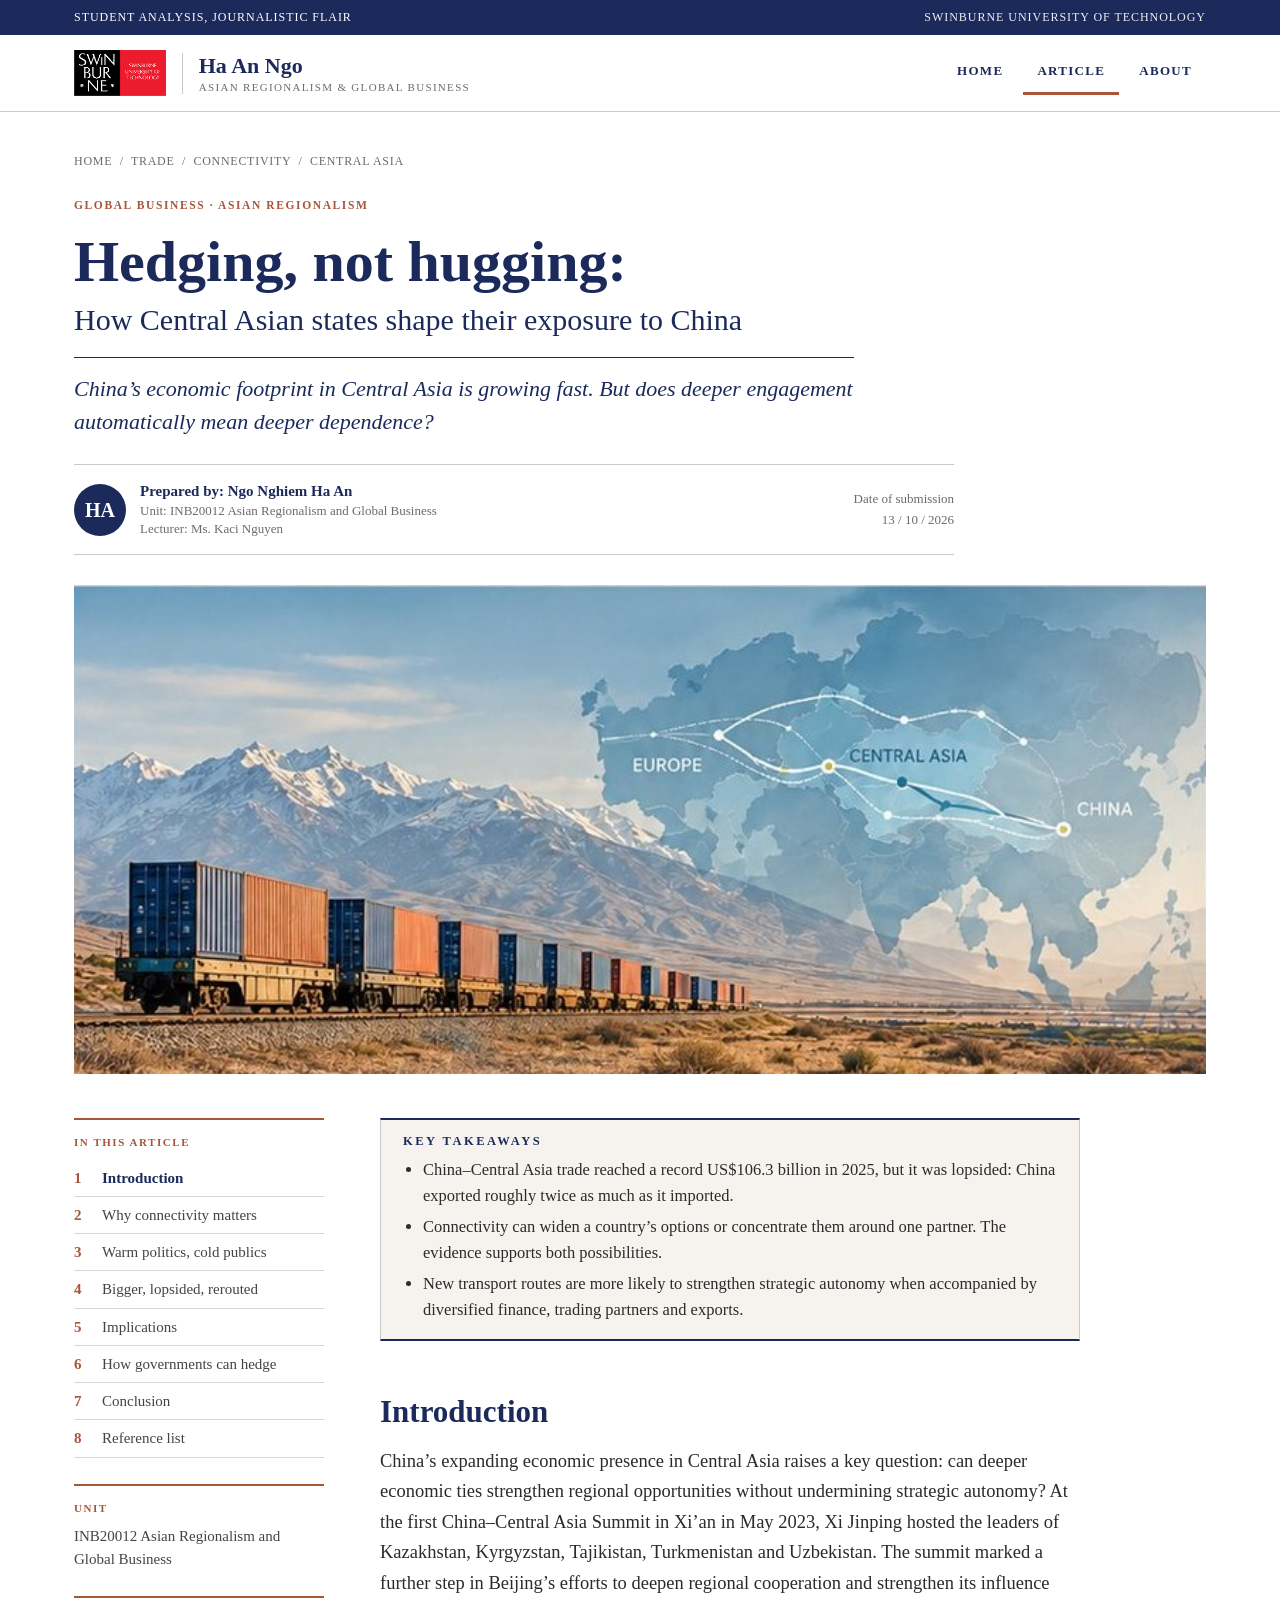
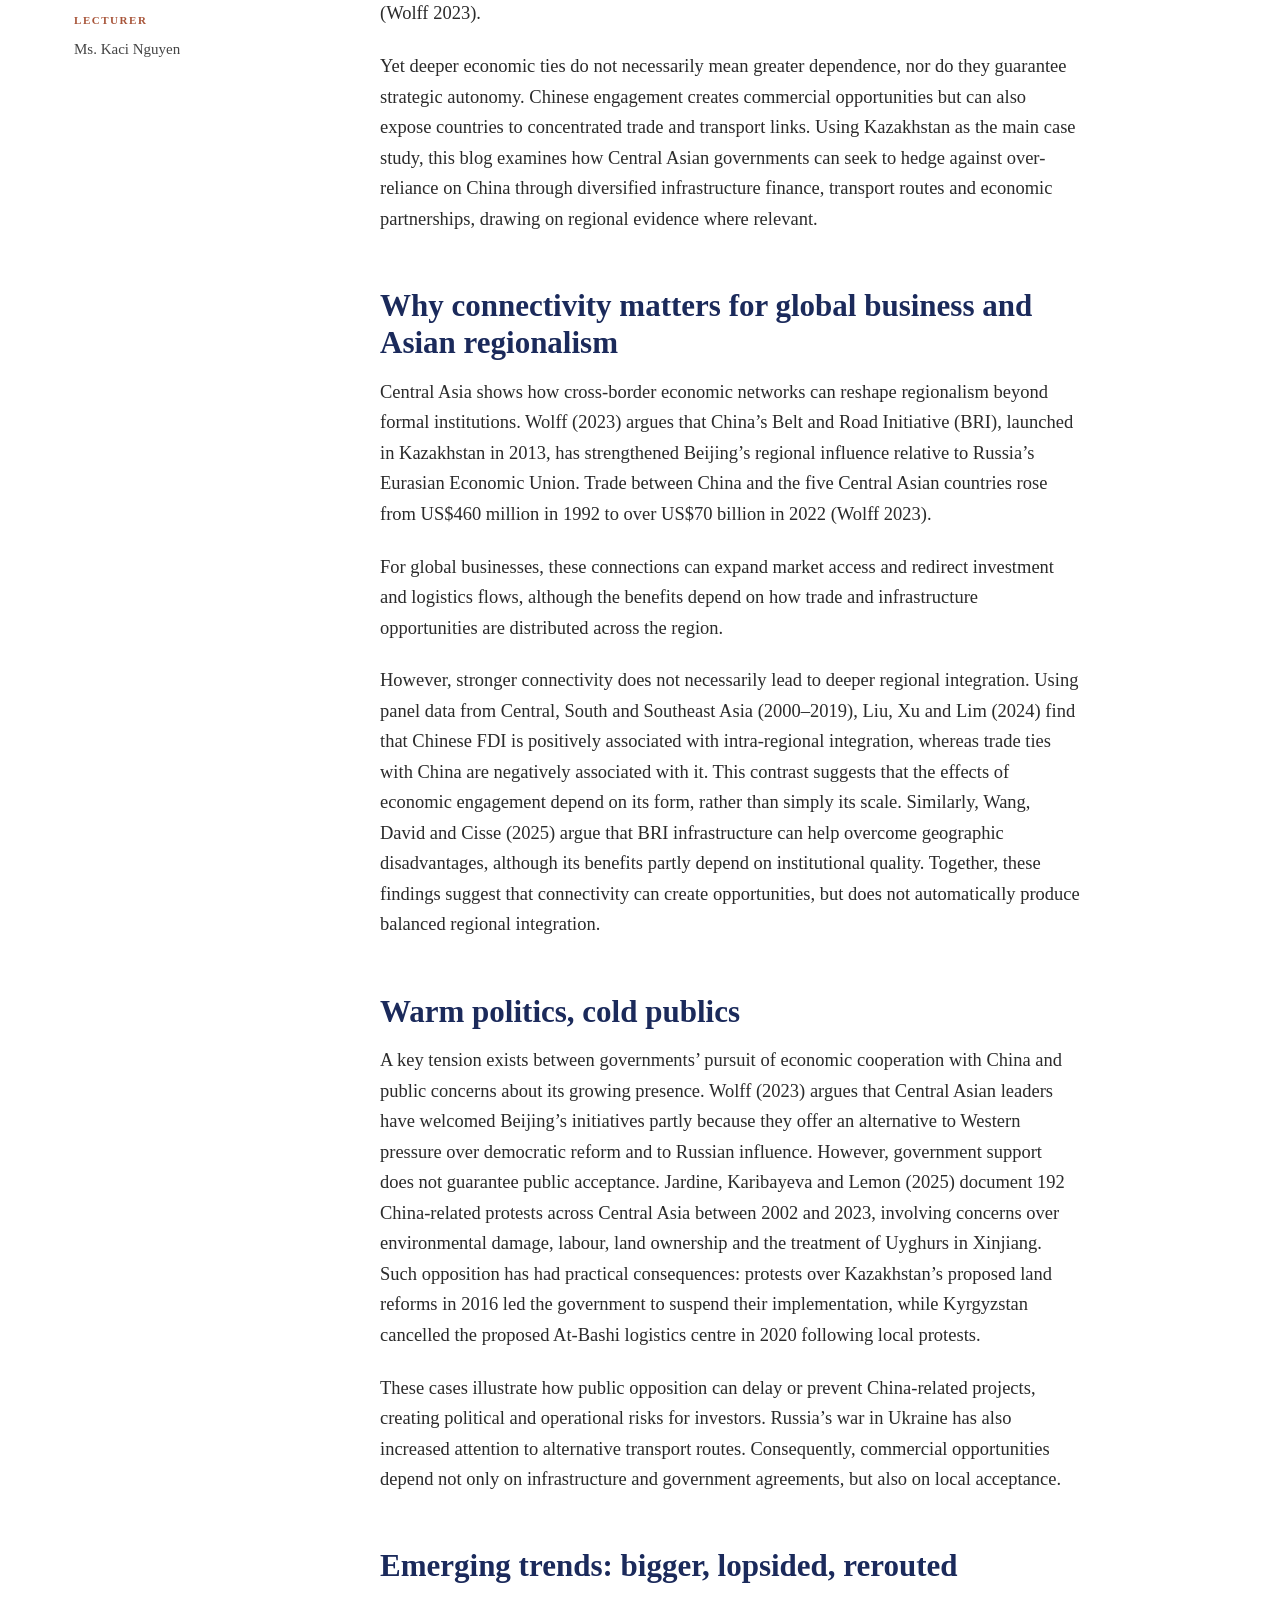
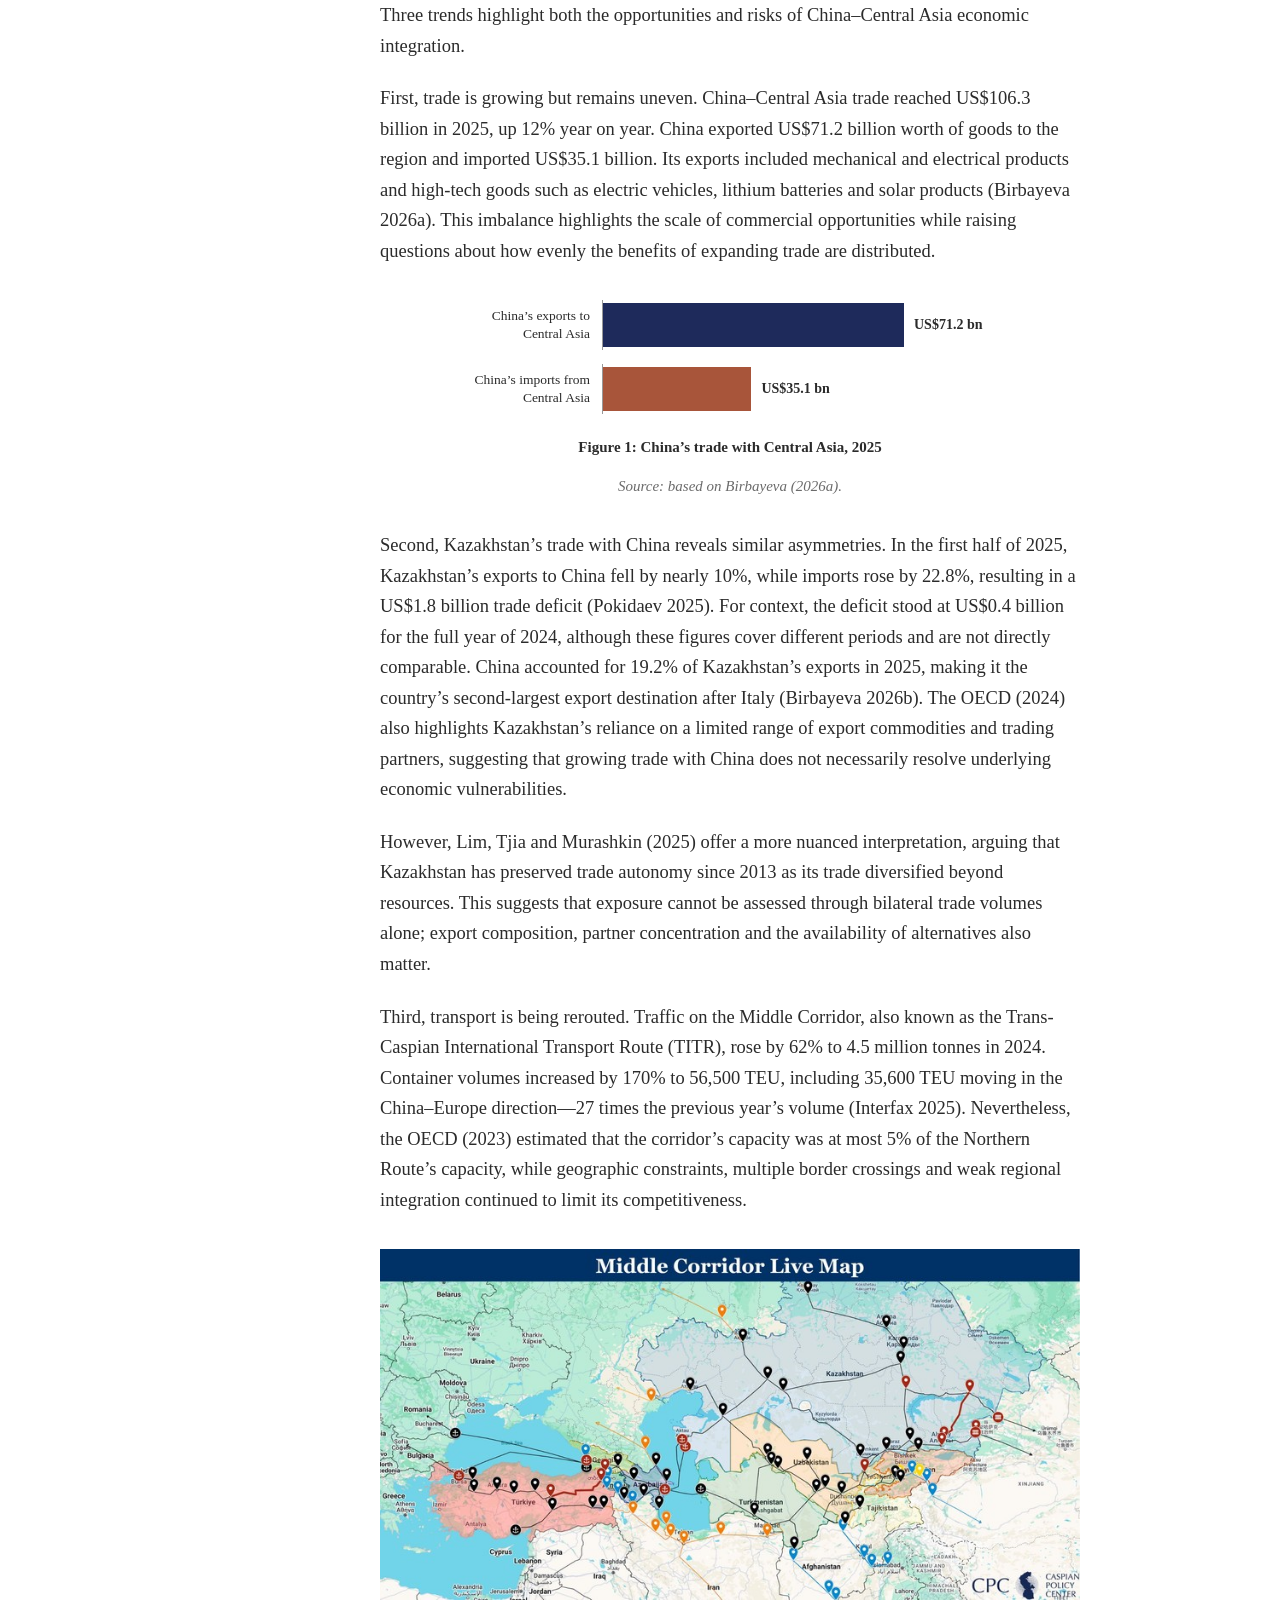
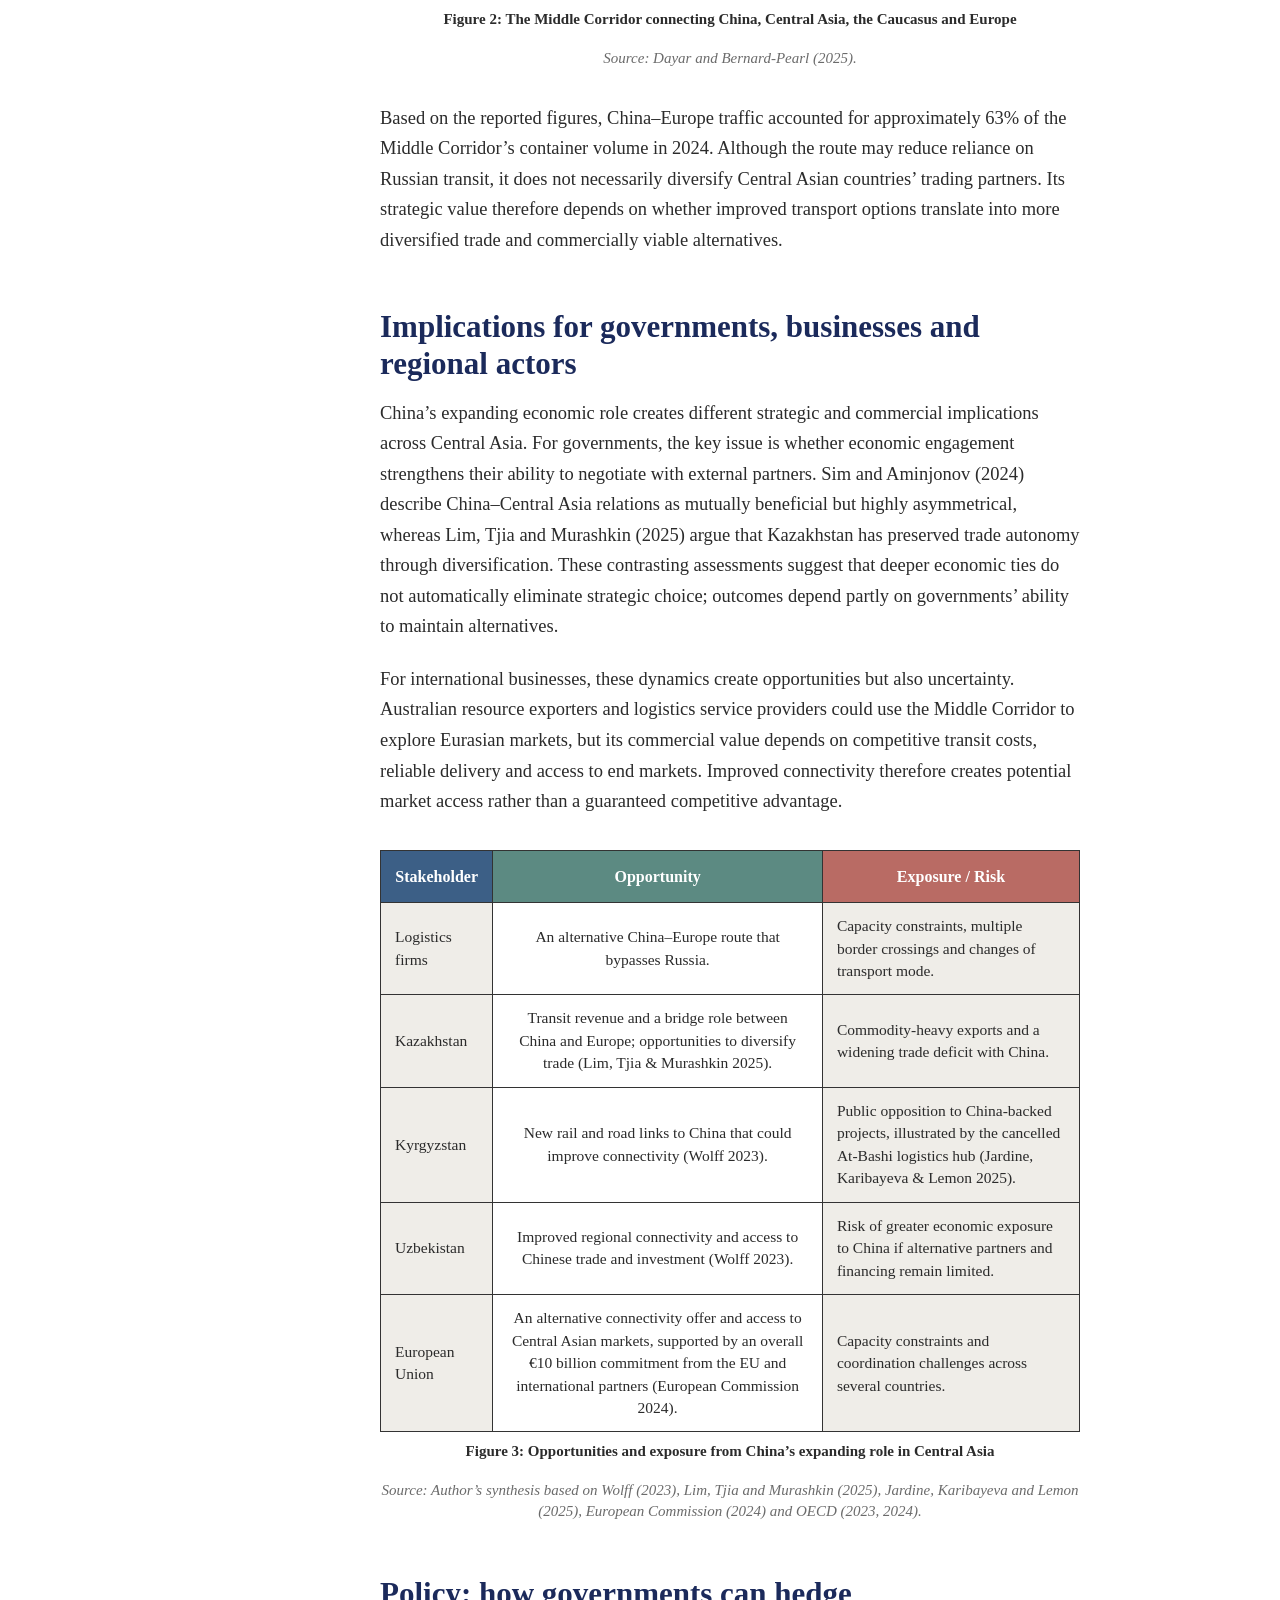
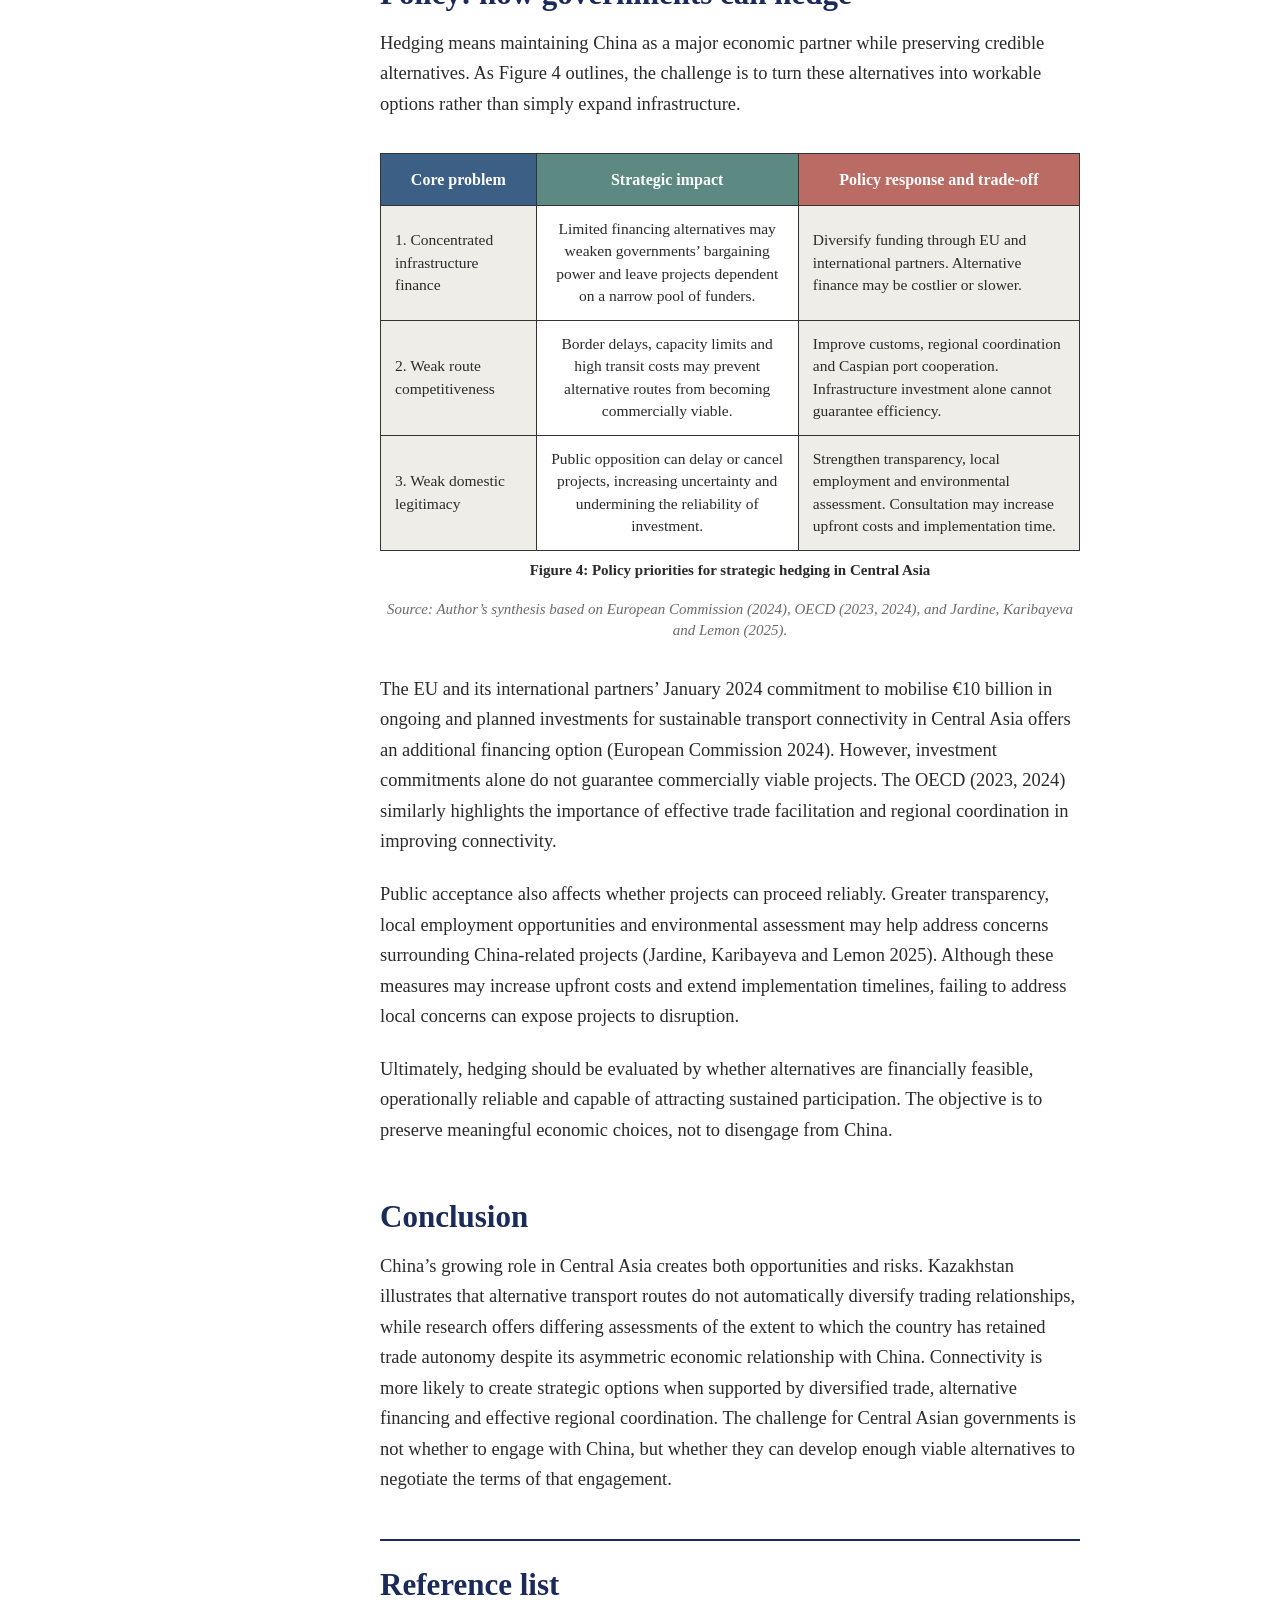
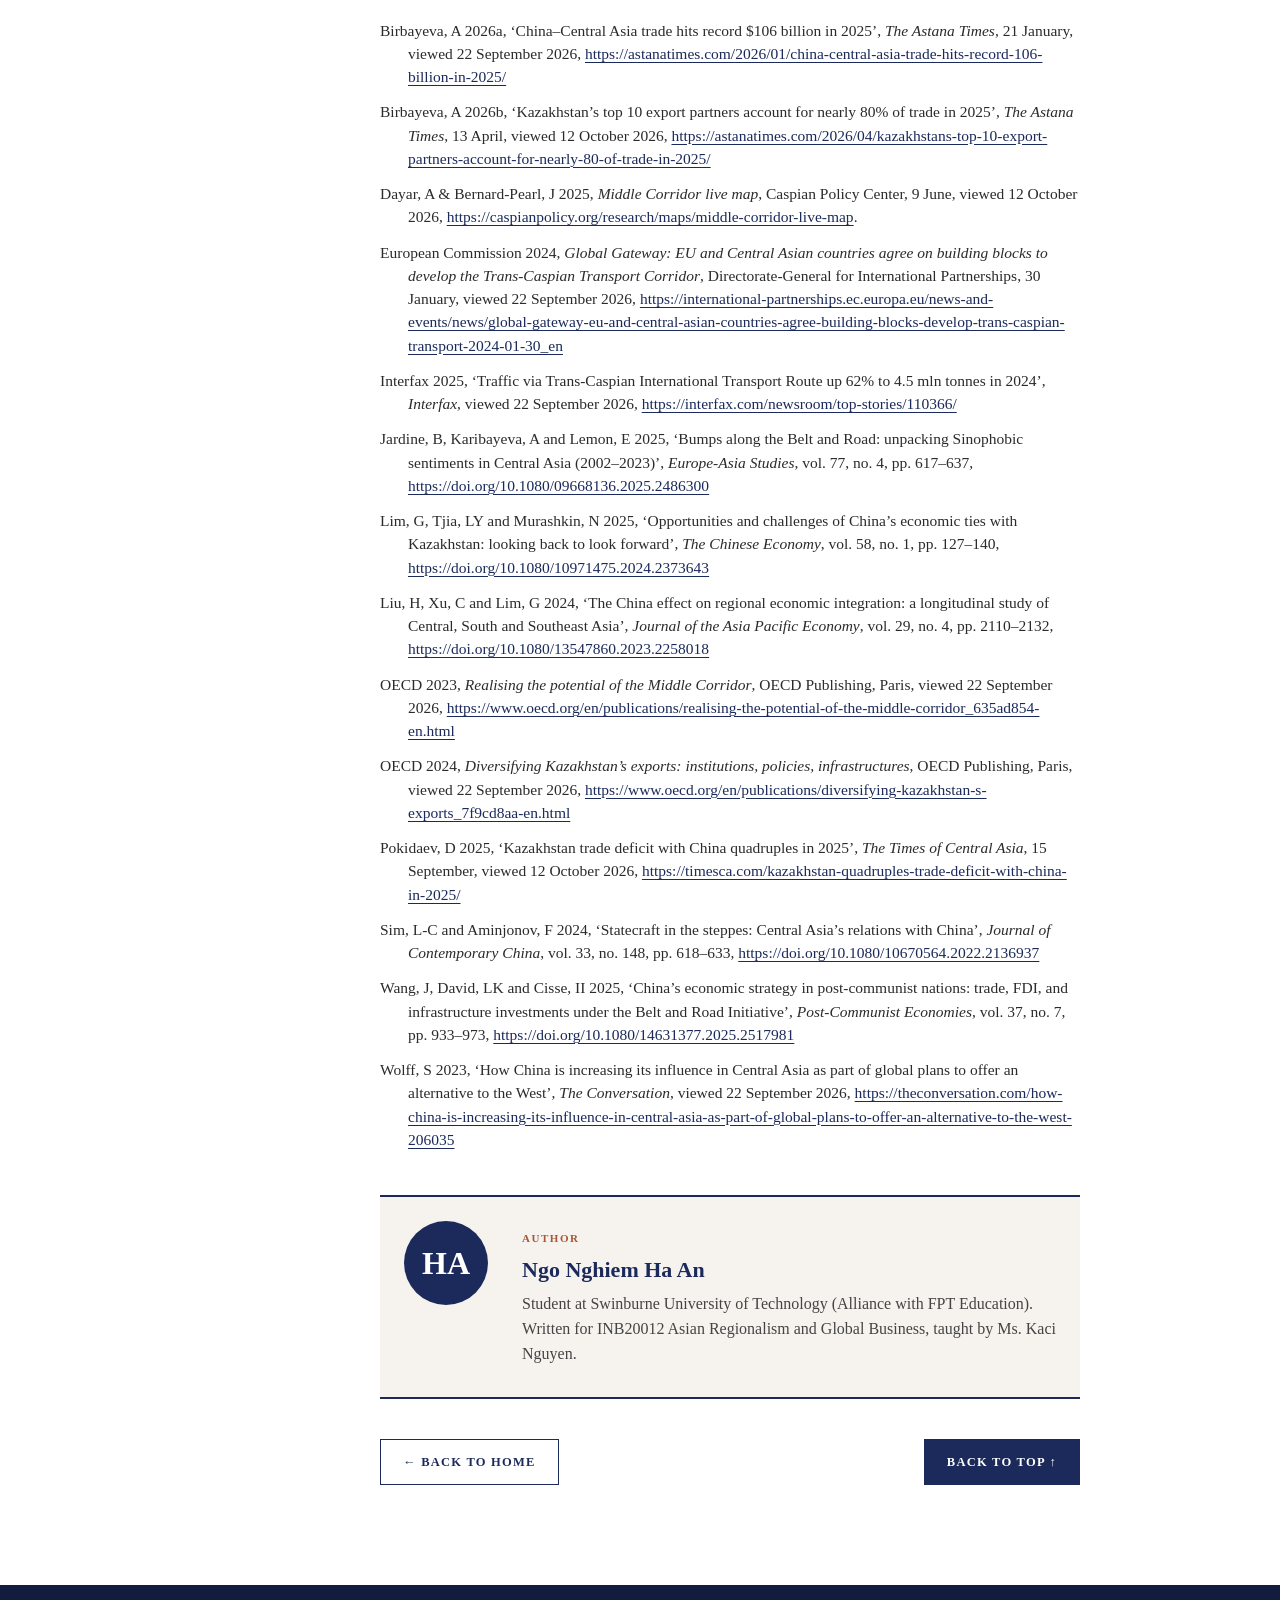
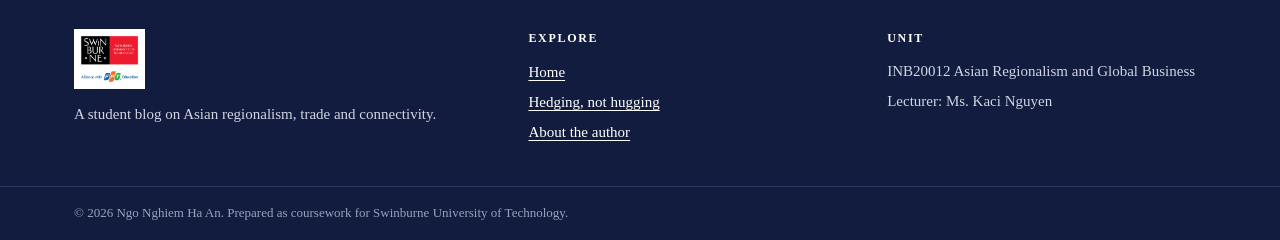
==== commit 4d0971b6: "Add files via upload" ====
--- a/hedging-not-hugging.html
+++ b/hedging-not-hugging.html
@@ -1,290 +1,265 @@
 <!DOCTYPE html>
 <html lang="en">
 <head>
-<meta charset="utf-8">
-<meta name="viewport" content="width=device-width, initial-scale=1">
-<title>Hedging, not hugging — How Central Asian states shape their exposure to China</title>
-<meta name="description" content="China's economic footprint in Central Asia is growing fast. But does deeper engagement automatically mean deeper dependence? INB20012 Asian Regionalism and Global Business.">
-<meta name="author" content="Ngo Nghiem Ha An">
-<style>
-:root{
-  --navy:#1B2A5B;
-  --accent:#A8553A;
-  --paper:#F6F3EE;
-  --ink:#2B2B2B;
-  --muted:#6B6B6B;
-  --rule:#C9C9C9;
-  --th-blue:#3C5F86;
-  --th-teal:#5C8A82;
-  --th-red:#B96B64;
-  --cell-alt:#EFEDE8;
-}
-*{box-sizing:border-box}
-html{-webkit-text-size-adjust:100%}
-body{
-  margin:0;background:#E9E7E2;color:var(--ink);
-  font-family:"Times New Roman",Times,"Liberation Serif",serif;
-  font-size:16px;line-height:1.5;
-}
-.page{
-  max-width:794px;margin:32px auto;background:#fff;
-  padding:0 56px 48px;
-  box-shadow:0 1px 3px rgba(0,0,0,.12),0 8px 30px rgba(0,0,0,.06);
-}
-/* running header, like the Word header */
-.running{
-  display:flex;justify-content:space-between;gap:16px;
-  padding:22px 0 8px;margin-bottom:20px;
-  font-family:Georgia,serif;font-size:10.5px;letter-spacing:.12em;text-transform:uppercase;
-  color:var(--muted);border-bottom:1px solid var(--rule);
-}
-.running b{color:var(--navy);letter-spacing:.2em}
-/* title block */
-.hero{display:block;width:100%;height:auto;margin:0 0 20px}
-.kicker{
-  font-family:Georgia,serif;font-weight:700;font-size:11px;letter-spacing:.14em;
-  color:var(--accent);text-transform:uppercase;margin:0 0 6px;
-}
-h1{
-  margin:0;color:var(--navy);font-size:30px;line-height:1.3;font-weight:700;
-}
-.subtitle{margin:0 0 14px;color:var(--navy);font-size:20px;line-height:1.35;font-weight:400}
-.standfirst{
-  margin:0 0 14px;padding-top:10px;border-top:1px solid var(--navy);
-  color:var(--navy);font-style:italic;font-size:15.5px;line-height:1.55;
-}
-.meta{margin:0 0 20px;font-family:Georgia,serif;font-size:13px;color:var(--navy);line-height:1.6}
-.meta p{margin:0}
-.meta b{font-weight:700}
-/* key takeaways */
-.takeaways{
-  background:var(--paper);
-  border:1px solid var(--rule);border-top:2px solid var(--navy);border-bottom:2px solid var(--navy);
-  padding:8px 14px 6px;margin:0 0 8px;
-  font-family:Georgia,serif;font-size:13.5px;line-height:1.6;
-}
-.takeaways h2{
-  margin:0 0 4px;font-family:Georgia,serif;font-size:13px;letter-spacing:.18em;
-  color:var(--accent);text-transform:uppercase;
-}
-.takeaways ul{margin:0;padding-left:20px}
-.takeaways li{margin:0 0 4px}
-/* body */
-h2{
-  margin:28px 0 8px;color:var(--navy);font-size:22px;line-height:1.3;font-weight:700;
-}
-p{margin:0 0 16px}
-a{color:var(--navy);text-decoration:underline;text-underline-offset:2px;word-break:break-word}
-a:hover{color:var(--accent)}
-/* figures */
-figure{margin:22px 0;text-align:center}
-figure img{max-width:100%;height:auto}
-.fig-map{width:100%;max-width:490px}
-.figtitle{margin:8px 0 0;font-size:14px;font-weight:700;color:var(--ink);line-height:1.4}
-.source{margin:2px 0 0;font-size:14px;font-style:italic;color:var(--muted);line-height:1.4}
-/* Figure 1 bars (rebuilt from chart image) */
-.bars{max-width:520px;margin:0 auto;text-align:left}
-.bar-row{display:grid;grid-template-columns:130px 1fr;align-items:center;gap:12px;margin:14px 0}
-.bar-label{text-align:right;font-family:Georgia,serif;font-size:13px;line-height:1.3;color:var(--ink)}
-.bar-track{border-left:1px solid #999;padding:3px 0;display:flex;align-items:center;gap:10px}
-.bar{height:44px;flex:none}
-.bar-val{font-family:Georgia,serif;font-weight:700;font-size:13.5px;white-space:nowrap}
-/* Figure 3/4 tables (rebuilt from images) */
-.table-wrap{overflow-x:auto;margin:0 auto;max-width:100%}
-table.fig{
-  border-collapse:collapse;width:100%;text-align:left;
-  font-size:14px;line-height:1.45;border:1px solid #333;
-}
-table.fig th{
-  color:#fff;text-align:center;font-weight:700;font-size:15px;padding:14px 12px;
-  border:1px solid #333;
-}
-table.fig th:nth-child(1){background:var(--th-blue)}
-table.fig th:nth-child(2){background:var(--th-teal)}
-table.fig th:nth-child(3){background:var(--th-red)}
-table.fig td{padding:12px 14px;border:1px solid #333;vertical-align:middle}
-table.fig td:nth-child(1),table.fig td:nth-child(3){background:var(--cell-alt)}
-table.fig td:nth-child(2){background:#fff}
-table.fig.fig3 td:nth-child(2){text-align:center}
-table.fig.fig4 td:nth-child(2){text-align:center}
-/* references */
-.refs h2{margin-top:32px}
-.refs p{
-  margin:0 0 12px;padding-left:28px;text-indent:-28px;
-  font-size:13.5px;line-height:1.5;color:var(--ink);
-}
-footer{
-  margin-top:28px;padding-top:10px;border-top:1px solid var(--rule);
-  font-family:Georgia,serif;font-size:11px;color:var(--muted);text-align:center;
-}
-@media (max-width:640px){
-  body{background:#fff}
-  .page{margin:0;padding:0 18px 32px;box-shadow:none}
-  .running{flex-direction:column;gap:2px}
-  h1{font-size:25px}
-  .subtitle{font-size:18px}
-  h2{font-size:20px}
-  .bar-row{grid-template-columns:96px 1fr;gap:8px}
-  table.fig{font-size:13px}
-  table.fig th,table.fig td{padding:9px 8px}
-}
-@media print{
-  body{background:#fff}
-  .page{margin:0;box-shadow:none;max-width:none;padding:0}
-  figure,table.fig tr{break-inside:avoid}
-}
-</style>
+  <meta charset="utf-8">
+  <meta name="viewport" content="width=device-width, initial-scale=1">
+  <title>Hedging, not hugging: How Central Asian states shape their exposure to China — Ha An Ngo</title>
+  <meta name="description" content="China’s economic footprint in Central Asia is growing fast. But does deeper engagement automatically mean deeper dependence? INB20012 Asian Regionalism and Global Business, Swinburne University of Technology.">
+  <meta property="og:type" content="article">
+  <meta property="og:title" content="Hedging, not hugging: How Central Asian states shape their exposure to China">
+  <meta property="og:description" content="Does deeper engagement with China automatically mean deeper dependence? Kazakhstan, the Middle Corridor and the case for hedging.">
+  <meta property="og:image" content="assets/img/hero-train.jpg">
+  <link rel="icon" href="assets/img/favicon.svg" type="image/svg+xml">
+  <link rel="stylesheet" href="assets/css/style.css">
 </head>
 <body>
-<div class="page">
-
-  <div class="running" aria-hidden="true">
-    <b>BLOG</b><span>Trade &nbsp;/&nbsp; Connectivity &nbsp;/&nbsp; Central Asia</span>
+  <a class="skip" href="#main">Skip to content</a>
+  <div class="progress" aria-hidden="true"></div>
+
+  <div class="topline">
+    <div class="wrap">
+      <span>Student analysis, journalistic flair</span>
+      <a href="https://www.swinburne.edu.au" target="_blank" rel="noopener">Swinburne University of Technology</a>
+    </div>
   </div>
 
-  <img class="hero" src="[data-uri]" width="807" height="350" alt="A freight train carrying containers across a steppe with mountains behind, overlaid with a map showing routes linking Europe, Central Asia and China">
-
-  <header>
-    <p class="kicker">Global Business · Asian Regionalism</p>
-    <h1>Hedging, not hugging:</h1>
-    <p class="subtitle">How Central Asian states shape their exposure to China</p>
-    <p class="standfirst">China’s economic footprint in Central Asia is growing fast. But does deeper engagement automatically mean deeper dependence?</p>
-    <div class="meta">
-      <p><b>Prepared by:</b> Ngo Nghiem Ha An</p>
-      <p><b>Unit:</b> INB20012 Asian Regionalism and Global Business</p>
-      <p><b>Lecturer:</b> Ms. Kaci Nguyen</p>
-      <p><b>Date of submission:</b> 13 / 10 / 2026</p>
+  <header class="site-header">
+    <div class="wrap">
+      <a class="brand" href="index.html" aria-label="Ha An Ngo — home">
+        <img src="assets/img/logo-swinburne.png" alt="Swinburne University of Technology">
+        <span class="brand-text"><strong>Ha An Ngo</strong><span>Asian Regionalism &amp; Global Business</span></span>
+      </a>
+      <button class="menu-btn" aria-expanded="false" aria-controls="nav">Menu</button>
+      <nav class="nav" id="nav" aria-label="Main">
+        <a href="index.html">Home</a>
+        <a href="hedging-not-hugging.html" aria-current="page">Article</a>
+        <a href="index.html#about">About</a>
+      </nav>
     </div>
   </header>
 
-  <aside class="takeaways" aria-labelledby="kt">
-    <h2 id="kt">Key takeaways</h2>
-    <ul>
-      <li>China–Central Asia trade reached a record US$106.3 billion in 2025, but it was lopsided: China exported roughly twice as much as it imported.</li>
-      <li>Connectivity can widen a country’s options or concentrate them around one partner. The evidence supports both possibilities.</li>
-      <li>New transport routes are more likely to strengthen strategic autonomy when accompanied by diversified finance, trading partners and exports.</li>
-    </ul>
-  </aside>
-
-  <main>
-    <h2>Introduction</h2>
-    <p>China’s expanding economic presence in Central Asia raises a key question: can deeper economic ties strengthen regional opportunities without undermining strategic autonomy? At the first China–Central Asia Summit in Xi’an in May 2023, Xi Jinping hosted the leaders of Kazakhstan, Kyrgyzstan, Tajikistan, Turkmenistan and Uzbekistan. The summit marked a further step in Beijing’s efforts to deepen regional cooperation and strengthen its influence (Wolff 2023).</p>
-    <p>Yet deeper economic ties do not necessarily mean greater dependence, nor do they guarantee strategic autonomy. Chinese engagement creates commercial opportunities but can also expose countries to concentrated trade and transport links. Using Kazakhstan as the main case study, this blog examines how Central Asian governments can seek to hedge against over-reliance on China through diversified infrastructure finance, transport routes and economic partnerships, drawing on regional evidence where relevant.</p>
-
-    <h2>Why connectivity matters for global business and Asian regionalism</h2>
-    <p>Central Asia shows how cross-border economic networks can reshape regionalism beyond formal institutions. Wolff (2023) argues that China’s Belt and Road Initiative (BRI), launched in Kazakhstan in 2013, has strengthened Beijing’s regional influence relative to Russia’s Eurasian Economic Union. Trade between China and the five Central Asian countries rose from US$460 million in 1992 to over US$70 billion in 2022 (Wolff 2023).</p>
-    <p>For global businesses, these connections can expand market access and redirect investment and logistics flows, although the benefits depend on how trade and infrastructure opportunities are distributed across the region.</p>
-    <p>However, stronger connectivity does not necessarily lead to deeper regional integration. Using panel data from Central, South and Southeast Asia (2000–2019), Liu, Xu and Lim (2024) find that Chinese FDI is positively associated with intra-regional integration, whereas trade ties with China are negatively associated with it. This contrast suggests that the effects of economic engagement depend on its form, rather than simply its scale. Similarly, Wang, David and Cisse (2025) argue that BRI infrastructure can help overcome geographic disadvantages, although its benefits partly depend on institutional quality. Together, these findings suggest that connectivity can create opportunities, but does not automatically produce balanced regional integration.</p>
-
-    <h2>Warm politics, cold publics</h2>
-    <p>A key tension exists between governments’ pursuit of economic cooperation with China and public concerns about its growing presence. Wolff (2023) argues that Central Asian leaders have welcomed Beijing’s initiatives partly because they offer an alternative to Western pressure over democratic reform and to Russian influence. However, government support does not guarantee public acceptance. Jardine, Karibayeva and Lemon (2025) document 192 China-related protests across Central Asia between 2002 and 2023, involving concerns over environmental damage, labour, land ownership and the treatment of Uyghurs in Xinjiang. Such opposition has had practical consequences: protests over Kazakhstan’s proposed land reforms in 2016 led the government to suspend their implementation, while Kyrgyzstan cancelled the proposed At-Bashi logistics centre in 2020 following local protests.</p>
-    <p>These cases illustrate how public opposition can delay or prevent China-related projects, creating political and operational risks for investors. Russia’s war in Ukraine has also increased attention to alternative transport routes. Consequently, commercial opportunities depend not only on infrastructure and government agreements, but also on local acceptance.</p>
-
-    <h2>Emerging trends: bigger, lopsided, rerouted</h2>
-    <p>Three trends highlight both the opportunities and risks of China–Central Asia economic integration.</p>
-    <p>First, trade is growing but remains uneven. China–Central Asia trade reached US$106.3 billion in 2025, up 12% year on year. China exported US$71.2 billion worth of goods to the region and imported US$35.1 billion. Its exports included mechanical and electrical products and high-tech goods such as electric vehicles, lithium batteries and solar products (Birbayeva 2026a). This imbalance highlights the scale of commercial opportunities while raising questions about how evenly the benefits of expanding trade are distributed.</p>
-
-    <figure>
-      <div class="bars" role="img" aria-label="Bar chart: China's exports to Central Asia US$71.2 billion; China's imports from Central Asia US$35.1 billion">
-        <div class="bar-row">
-          <div class="bar-label">China’s exports to Central Asia</div>
-          <div class="bar-track"><div class="bar" style="width:calc((100% - 96px) * 1);background:#1E2A5B"></div><span class="bar-val">US$71.2 bn</span></div>
+  <main id="main">
+    <section class="article-head">
+      <div class="wrap">
+        <div class="inner">
+          <div class="crumbs"><a href="index.html">Home</a> &nbsp;/&nbsp; Trade &nbsp;/&nbsp; Connectivity &nbsp;/&nbsp; Central Asia</div>
+          <span class="kicker">Global Business · Asian Regionalism</span>
+          <h1>Hedging, not hugging:</h1>
+          <p class="subtitle">How Central Asian states shape their exposure to China</p>
+          <p class="standfirst">China’s economic footprint in Central Asia is growing fast. But does deeper engagement automatically mean deeper dependence?</p>
+
+          <div class="byline">
+            <div class="avatar" aria-hidden="true">HA</div>
+            <div class="who">
+              <strong>Prepared by: Ngo Nghiem Ha An</strong>
+              <span>Unit: INB20012 Asian Regionalism and Global Business</span>
+              <span>Lecturer: Ms. Kaci Nguyen</span>
+            </div>
+            <div class="when">Date of submission<br>13 / 10 / 2026</div>
+          </div>
         </div>
-        <div class="bar-row">
-          <div class="bar-label">China’s imports from Central Asia</div>
-          <div class="bar-track"><div class="bar" style="width:calc((100% - 96px) * 0.493);background:var(--accent)"></div><span class="bar-val">US$35.1 bn</span></div>
-        </div>
-      </div>
-      <figcaption>
-        <p class="figtitle">Figure 1: China’s trade with Central Asia, 2025</p>
-        <p class="source">Source: based on Birbayeva (2026a).</p>
-      </figcaption>
-    </figure>
-
-    <p>Second, Kazakhstan’s trade with China reveals similar asymmetries. In the first half of 2025, Kazakhstan’s exports to China fell by nearly 10%, while imports rose by 22.8%, resulting in a US$1.8 billion trade deficit (Pokidaev 2025). For context, the deficit stood at US$0.4 billion for the full year of 2024, although these figures cover different periods and are not directly comparable. China accounted for 19.2% of Kazakhstan’s exports in 2025, making it the country’s second-largest export destination after Italy (Birbayeva 2026b). The OECD (2024) also highlights Kazakhstan’s reliance on a limited range of export commodities and trading partners, suggesting that growing trade with China does not necessarily resolve underlying economic vulnerabilities.</p>
-    <p>However, Lim, Tjia and Murashkin (2025) offer a more nuanced interpretation, arguing that Kazakhstan has preserved trade autonomy since 2013 as its trade diversified beyond resources. This suggests that exposure cannot be assessed through bilateral trade volumes alone; export composition, partner concentration and the availability of alternatives also matter.</p>
-    <p>Third, transport is being rerouted. Traffic on the Middle Corridor, also known as the Trans-Caspian International Transport Route (TITR), rose by 62% to 4.5 million tonnes in 2024. Container volumes increased by 170% to 56,500 TEU, including 35,600 TEU moving in the China–Europe direction—27 times the previous year’s volume (Interfax 2025). Nevertheless, the OECD (2023) estimated that the corridor’s capacity was at most 5% of the Northern Route’s capacity, while geographic constraints, multiple border crossings and weak regional integration continued to limit its competitiveness.</p>
-
-    <figure>
-      <img class="fig-map" src="[data-uri]" width="820" height="412" alt="Map of the Middle Corridor showing rail, road and port links between China, Central Asia, the Caucasus and Europe">
-      <figcaption>
-        <p class="figtitle">Figure 2: The Middle Corridor connecting China, Central Asia, the Caucasus and Europe</p>
-        <p class="source">Source: Dayar and Bernard-Pearl (2025).</p>
-      </figcaption>
-    </figure>
-
-    <p>Based on the reported figures, China–Europe traffic accounted for approximately 63% of the Middle Corridor’s container volume in 2024. Although the route may reduce reliance on Russian transit, it does not necessarily diversify Central Asian countries’ trading partners. Its strategic value therefore depends on whether improved transport options translate into more diversified trade and commercially viable alternatives.</p>
-
-    <h2>Implications for governments, businesses and regional actors</h2>
-    <p>China’s expanding economic role creates different strategic and commercial implications across Central Asia. For governments, the key issue is whether economic engagement strengthens their ability to negotiate with external partners. Sim and Aminjonov (2024) describe China–Central Asia relations as mutually beneficial but highly asymmetrical, whereas Lim, Tjia and Murashkin (2025) argue that Kazakhstan has preserved trade autonomy through diversification. These contrasting assessments suggest that deeper economic ties do not automatically eliminate strategic choice; outcomes depend partly on governments’ ability to maintain alternatives.</p>
-    <p>For international businesses, these dynamics create opportunities but also uncertainty. Australian resource exporters and logistics service providers could use the Middle Corridor to explore Eurasian markets, but its commercial value depends on competitive transit costs, reliable delivery and access to end markets. Improved connectivity therefore creates potential market access rather than a guaranteed competitive advantage.</p>
-
-    <figure>
-      <div class="table-wrap">
-        <table class="fig fig3">
-          <thead><tr><th scope="col">Stakeholder</th><th scope="col">Opportunity</th><th scope="col">Exposure / Risk</th></tr></thead>
-          <tbody>
-            <tr><td>Logistics firms</td><td>An alternative China–Europe route that bypasses Russia.</td><td>Capacity constraints, multiple border crossings and changes of transport mode.</td></tr>
-            <tr><td>Kazakhstan</td><td>Transit revenue and a bridge role between China and Europe; opportunities to diversify trade (Lim, Tjia &amp; Murashkin 2025).</td><td>Commodity-heavy exports and a widening trade deficit with China.</td></tr>
-            <tr><td>Kyrgyzstan</td><td>New rail and road links to China that could improve connectivity (Wolff 2023).</td><td>Public opposition to China-backed projects, illustrated by the cancelled At-Bashi logistics hub (Jardine, Karibayeva &amp; Lemon 2025).</td></tr>
-            <tr><td>Uzbekistan</td><td>Improved regional connectivity and access to Chinese trade and investment (Wolff 2023).</td><td>Risk of greater economic exposure to China if alternative partners and financing remain limited.</td></tr>
-            <tr><td>European Union</td><td>An alternative connectivity offer and access to Central Asian markets, supported by an overall €10 billion commitment from the EU and international partners (European Commission 2024).</td><td>Capacity constraints and coordination challenges across several countries.</td></tr>
-          </tbody>
-        </table>
-      </div>
-      <figcaption>
-        <p class="figtitle">Figure 3: Opportunities and exposure from China’s expanding role in Central Asia</p>
-        <p class="source">Source: Author’s synthesis based on Wolff (2023), Lim, Tjia and Murashkin (2025), Jardine, Karibayeva and Lemon (2025), European Commission (2024) and OECD (2023, 2024).</p>
-      </figcaption>
-    </figure>
-
-    <h2>Policy: how governments can hedge</h2>
-    <p>Hedging means maintaining China as a major economic partner while preserving credible alternatives. As Figure 4 outlines, the challenge is to turn these alternatives into workable options rather than simply expand infrastructure.</p>
-
-    <figure>
-      <div class="table-wrap">
-        <table class="fig fig4">
-          <thead><tr><th scope="col">Core problem</th><th scope="col">Strategic impact</th><th scope="col">Policy response and trade-off</th></tr></thead>
-          <tbody>
-            <tr><td>1. Concentrated infrastructure finance</td><td>Limited financing alternatives may weaken governments’ bargaining power and leave projects dependent on a narrow pool of funders.</td><td>Diversify funding through EU and international partners. Alternative finance may be costlier or slower.</td></tr>
-            <tr><td>2. Weak route competitiveness</td><td>Border delays, capacity limits and high transit costs may prevent alternative routes from becoming commercially viable.</td><td>Improve customs, regional coordination and Caspian port cooperation. Infrastructure investment alone cannot guarantee efficiency.</td></tr>
-            <tr><td>3. Weak domestic legitimacy</td><td>Public opposition can delay or cancel projects, increasing uncertainty and undermining the reliability of investment.</td><td>Strengthen transparency, local employment and environmental assessment. Consultation may increase upfront costs and implementation time.</td></tr>
-          </tbody>
-        </table>
-      </div>
-      <figcaption>
-        <p class="figtitle">Figure 4: Policy priorities for strategic hedging in Central Asia</p>
-        <p class="source"><b>Source: Author’s synthesis based on European Commission (2024), OECD (2023, 2024), and Jardine, Karibayeva and Lemon (2025).</b></p>
-      </figcaption>
-    </figure>
-
-    <p>The EU and its international partners’ January 2024 commitment to mobilise €10 billion in ongoing and planned investments for sustainable transport connectivity in Central Asia offers an additional financing option (European Commission 2024). However, investment commitments alone do not guarantee commercially viable projects. The OECD (2023, 2024) similarly highlights the importance of effective trade facilitation and regional coordination in improving connectivity.</p>
-    <p>Public acceptance also affects whether projects can proceed reliably. Greater transparency, local employment opportunities and environmental assessment may help address concerns surrounding China-related projects (Jardine, Karibayeva and Lemon 2025). Although these measures may increase upfront costs and extend implementation timelines, failing to address local concerns can expose projects to disruption.</p>
-    <p>Ultimately, hedging should be evaluated by whether alternatives are financially feasible, operationally reliable and capable of attracting sustained participation. The objective is to preserve meaningful economic choices, not to disengage from China.</p>
-
-    <h2>Conclusion</h2>
-    <p>China’s growing role in Central Asia creates both opportunities and risks. Kazakhstan illustrates that alternative transport routes do not automatically diversify trading relationships, while research offers differing assessments of the extent to which the country has retained trade autonomy despite its asymmetric economic relationship with China. Connectivity is more likely to create strategic options when supported by diversified trade, alternative financing and effective regional coordination. The challenge for Central Asian governments is not whether to engage with China, but whether they can develop enough viable alternatives to negotiate the terms of that engagement.</p>
-
-    <section class="refs" aria-labelledby="refs">
-      <h2 id="refs">Reference list</h2>
-      <p>Birbayeva, A 2026a, ‘China–Central Asia trade hits record $106 billion in 2025’, <em>The Astana Times</em>, 21 January, viewed 22 September 2026, <a href="https://astanatimes.com/2026/01/china-central-asia-trade-hits-record-106-billion-in-2025/" target="_blank" rel="noopener">https://astanatimes.com/2026/01/china-central-asia-trade-hits-record-106-billion-in-2025/</a></p>
-      <p>Birbayeva, A 2026b, ‘Kazakhstan’s top 10 export partners account for nearly 80% of trade in 2025’, <em>The Astana Times</em>, 13 April, viewed 12 October 2026, <a href="https://astanatimes.com/2026/04/kazakhstans-top-10-export-partners-account-for-nearly-80-of-trade-in-2025/" target="_blank" rel="noopener">https://astanatimes.com/2026/04/kazakhstans-top-10-export-partners-account-for-nearly-80-of-trade-in-2025/</a></p>
-      <p>Dayar, A &amp; Bernard-Pearl, J 2025, <em>Middle Corridor live map</em>, Caspian Policy Center, 9 June, viewed 12 October 2026, <a href="https://caspianpolicy.org/research/maps/middle-corridor-live-map" target="_blank" rel="noopener">https://caspianpolicy.org/research/maps/middle-corridor-live-map</a>.</p>
-      <p>European Commission 2024, <em>Global Gateway: EU and Central Asian countries agree on building blocks to develop the Trans-Caspian Transport Corridor</em>, Directorate-General for International Partnerships, 30 January, viewed 22 September 2026, <a href="https://international-partnerships.ec.europa.eu/news-and-events/news/global-gateway-eu-and-central-asian-countries-agree-building-blocks-develop-trans-caspian-transport-2024-01-30_en" target="_blank" rel="noopener">https://international-partnerships.ec.europa.eu/news-and-events/news/global-gateway-eu-and-central-asian-countries-agree-building-blocks-develop-trans-caspian-transport-2024-01-30_en</a></p>
-      <p>Interfax 2025, ‘Traffic via Trans-Caspian International Transport Route up 62% to 4.5 mln tonnes in 2024’, <em>Interfax</em>, viewed 22 September 2026, <a href="https://interfax.com/newsroom/top-stories/110366/" target="_blank" rel="noopener">https://interfax.com/newsroom/top-stories/110366/</a></p>
-      <p>Jardine, B, Karibayeva, A and Lemon, E 2025, ‘Bumps along the Belt and Road: unpacking Sinophobic sentiments in Central Asia (2002–2023)’, <em>Europe-Asia Studies</em>, vol. 77, no. 4, pp. 617–637, <a href="https://doi.org/10.1080/09668136.2025.2486300" target="_blank" rel="noopener">https://doi.org/10.1080/09668136.2025.2486300</a></p>
-      <p>Lim, G, Tjia, LY and Murashkin, N 2025, ‘Opportunities and challenges of China’s economic ties with Kazakhstan: looking back to look forward’, <em>The Chinese Economy</em>, vol. 58, no. 1, pp. 127–140, <a href="https://doi.org/10.1080/10971475.2024.2373643" target="_blank" rel="noopener">https://doi.org/10.1080/10971475.2024.2373643</a></p>
-      <p>Liu, H, Xu, C and Lim, G 2024, ‘The China effect on regional economic integration: a longitudinal study of Central, South and Southeast Asia’, <em>Journal of the Asia Pacific Economy</em>, vol. 29, no. 4, pp. 2110–2132, <a href="https://doi.org/10.1080/13547860.2023.2258018" target="_blank" rel="noopener">https://doi.org/10.1080/13547860.2023.2258018</a></p>
-      <p>OECD 2023, <em>Realising the potential of the Middle Corridor</em>, OECD Publishing, Paris, viewed 22 September 2026, <a href="https://www.oecd.org/en/publications/realising-the-potential-of-the-middle-corridor_635ad854-en.html" target="_blank" rel="noopener">https://www.oecd.org/en/publications/realising-the-potential-of-the-middle-corridor_635ad854-en.html</a></p>
-      <p>OECD 2024, <em>Diversifying Kazakhstan’s exports: institutions, policies, infrastructures</em>, OECD Publishing, Paris, viewed 22 September 2026, <a href="https://www.oecd.org/en/publications/diversifying-kazakhstan-s-exports_7f9cd8aa-en.html" target="_blank" rel="noopener">https://www.oecd.org/en/publications/diversifying-kazakhstan-s-exports_7f9cd8aa-en.html</a></p>
-      <p>Pokidaev, D 2025, ‘Kazakhstan trade deficit with China quadruples in 2025’, <em>The Times of Central Asia</em>, 15 September, viewed 12 October 2026, <a href="https://timesca.com/kazakhstan-quadruples-trade-deficit-with-china-in-2025/" target="_blank" rel="noopener">https://timesca.com/kazakhstan-quadruples-trade-deficit-with-china-in-2025/</a></p>
-      <p>Sim, L-C and Aminjonov, F 2024, ‘Statecraft in the steppes: Central Asia’s relations with China’, <em>Journal of Contemporary China</em>, vol. 33, no. 148, pp. 618–633, <a href="https://doi.org/10.1080/10670564.2022.2136937" target="_blank" rel="noopener">https://doi.org/10.1080/10670564.2022.2136937</a></p>
-      <p>Wang, J, David, LK and Cisse, II 2025, ‘China’s economic strategy in post-communist nations: trade, FDI, and infrastructure investments under the Belt and Road Initiative’, <em>Post-Communist Economies</em>, vol. 37, no. 7, pp. 933–973, <a href="https://doi.org/10.1080/14631377.2025.2517981" target="_blank" rel="noopener">https://doi.org/10.1080/14631377.2025.2517981</a></p>
-      <p>Wolff, S 2023, ‘How China is increasing its influence in Central Asia as part of global plans to offer an alternative to the West’, <em>The Conversation</em>, viewed 22 September 2026, <a href="https://theconversation.com/how-china-is-increasing-its-influence-in-central-asia-as-part-of-global-plans-to-offer-an-alternative-to-the-west-206035" target="_blank" rel="noopener">https://theconversation.com/how-china-is-increasing-its-influence-in-central-asia-as-part-of-global-plans-to-offer-an-alternative-to-the-west-206035</a></p>
+
+        <figure class="lead-figure">
+          <img src="assets/img/hero-train.jpg" alt="A freight train carrying containers across a steppe with mountains behind, overlaid with a map showing routes linking Europe, Central Asia and China" width="799" height="345">
+        </figure>
+      </div>
     </section>
+
+    <div class="wrap">
+      <div class="article-layout">
+
+        <aside class="aside" aria-label="About this article">
+          <div class="card">
+            <h4>In this article</h4>
+            <ol>
+              <li><a href="#introduction">Introduction</a></li>
+              <li><a href="#connectivity">Why connectivity matters</a></li>
+              <li><a href="#politics">Warm politics, cold publics</a></li>
+              <li><a href="#trends">Bigger, lopsided, rerouted</a></li>
+              <li><a href="#implications">Implications</a></li>
+              <li><a href="#policy">How governments can hedge</a></li>
+              <li><a href="#conclusion">Conclusion</a></li>
+              <li><a href="#references">Reference list</a></li>
+            </ol>
+          </div>
+          <div class="card">
+            <h4>Unit</h4>
+            <p>INB20012 Asian Regionalism and Global Business</p>
+          </div>
+          <div class="card">
+            <h4>Lecturer</h4>
+            <p>Ms. Kaci Nguyen</p>
+          </div>
+        </aside>
+
+        <article class="prose">
+
+          <aside class="takeaways" aria-labelledby="kt">
+            <h2 id="kt">Key takeaways</h2>
+            <ul>
+              <li>China–Central Asia trade reached a record US$106.3 billion in 2025, but it was lopsided: China exported roughly twice as much as it imported.</li>
+              <li>Connectivity can widen a country’s options or concentrate them around one partner. The evidence supports both possibilities.</li>
+              <li>New transport routes are more likely to strengthen strategic autonomy when accompanied by diversified finance, trading partners and exports.</li>
+            </ul>
+          </aside>
+          
+          <h2 id="introduction">Introduction</h2>
+          <p>China’s expanding economic presence in Central Asia raises a key question: can deeper economic ties strengthen regional opportunities without undermining strategic autonomy? At the first China–Central Asia Summit in Xi’an in May 2023, Xi Jinping hosted the leaders of Kazakhstan, Kyrgyzstan, Tajikistan, Turkmenistan and Uzbekistan. The summit marked a further step in Beijing’s efforts to deepen regional cooperation and strengthen its influence (Wolff 2023).</p>
+          <p>Yet deeper economic ties do not necessarily mean greater dependence, nor do they guarantee strategic autonomy. Chinese engagement creates commercial opportunities but can also expose countries to concentrated trade and transport links. Using Kazakhstan as the main case study, this blog examines how Central Asian governments can seek to hedge against over-reliance on China through diversified infrastructure finance, transport routes and economic partnerships, drawing on regional evidence where relevant.</p>
+          
+          <h2 id="connectivity">Why connectivity matters for global business and Asian regionalism</h2>
+          <p>Central Asia shows how cross-border economic networks can reshape regionalism beyond formal institutions. Wolff (2023) argues that China’s Belt and Road Initiative (BRI), launched in Kazakhstan in 2013, has strengthened Beijing’s regional influence relative to Russia’s Eurasian Economic Union. Trade between China and the five Central Asian countries rose from US$460 million in 1992 to over US$70 billion in 2022 (Wolff 2023).</p>
+          <p>For global businesses, these connections can expand market access and redirect investment and logistics flows, although the benefits depend on how trade and infrastructure opportunities are distributed across the region.</p>
+          <p>However, stronger connectivity does not necessarily lead to deeper regional integration. Using panel data from Central, South and Southeast Asia (2000–2019), Liu, Xu and Lim (2024) find that Chinese FDI is positively associated with intra-regional integration, whereas trade ties with China are negatively associated with it. This contrast suggests that the effects of economic engagement depend on its form, rather than simply its scale. Similarly, Wang, David and Cisse (2025) argue that BRI infrastructure can help overcome geographic disadvantages, although its benefits partly depend on institutional quality. Together, these findings suggest that connectivity can create opportunities, but does not automatically produce balanced regional integration.</p>
+          
+          <h2 id="politics">Warm politics, cold publics</h2>
+          <p>A key tension exists between governments’ pursuit of economic cooperation with China and public concerns about its growing presence. Wolff (2023) argues that Central Asian leaders have welcomed Beijing’s initiatives partly because they offer an alternative to Western pressure over democratic reform and to Russian influence. However, government support does not guarantee public acceptance. Jardine, Karibayeva and Lemon (2025) document 192 China-related protests across Central Asia between 2002 and 2023, involving concerns over environmental damage, labour, land ownership and the treatment of Uyghurs in Xinjiang. Such opposition has had practical consequences: protests over Kazakhstan’s proposed land reforms in 2016 led the government to suspend their implementation, while Kyrgyzstan cancelled the proposed At-Bashi logistics centre in 2020 following local protests.</p>
+          <p>These cases illustrate how public opposition can delay or prevent China-related projects, creating political and operational risks for investors. Russia’s war in Ukraine has also increased attention to alternative transport routes. Consequently, commercial opportunities depend not only on infrastructure and government agreements, but also on local acceptance.</p>
+          
+          <h2 id="trends">Emerging trends: bigger, lopsided, rerouted</h2>
+          <p>Three trends highlight both the opportunities and risks of China–Central Asia economic integration.</p>
+          <p>First, trade is growing but remains uneven. China–Central Asia trade reached US$106.3 billion in 2025, up 12% year on year. China exported US$71.2 billion worth of goods to the region and imported US$35.1 billion. Its exports included mechanical and electrical products and high-tech goods such as electric vehicles, lithium batteries and solar products (Birbayeva 2026a). This imbalance highlights the scale of commercial opportunities while raising questions about how evenly the benefits of expanding trade are distributed.</p>
+          
+          <figure>
+            <div class="bars" role="img" aria-label="Bar chart: China's exports to Central Asia US$71.2 billion; China's imports from Central Asia US$35.1 billion">
+              <div class="bar-row">
+                <div class="bar-label">China’s exports to Central Asia</div>
+                <div class="bar-track"><div class="bar" style="width:calc((100% - 96px) * 1);background:#1E2A5B"></div><span class="bar-val">US$71.2 bn</span></div>
+              </div>
+              <div class="bar-row">
+                <div class="bar-label">China’s imports from Central Asia</div>
+                <div class="bar-track"><div class="bar" style="width:calc((100% - 96px) * 0.493);background:var(--accent)"></div><span class="bar-val">US$35.1 bn</span></div>
+              </div>
+            </div>
+            <figcaption>
+              <p class="figtitle">Figure 1: China’s trade with Central Asia, 2025</p>
+              <p class="source">Source: based on Birbayeva (2026a).</p>
+            </figcaption>
+          </figure>
+          
+          <p>Second, Kazakhstan’s trade with China reveals similar asymmetries. In the first half of 2025, Kazakhstan’s exports to China fell by nearly 10%, while imports rose by 22.8%, resulting in a US$1.8 billion trade deficit (Pokidaev 2025). For context, the deficit stood at US$0.4 billion for the full year of 2024, although these figures cover different periods and are not directly comparable. China accounted for 19.2% of Kazakhstan’s exports in 2025, making it the country’s second-largest export destination after Italy (Birbayeva 2026b). The OECD (2024) also highlights Kazakhstan’s reliance on a limited range of export commodities and trading partners, suggesting that growing trade with China does not necessarily resolve underlying economic vulnerabilities.</p>
+          <p>However, Lim, Tjia and Murashkin (2025) offer a more nuanced interpretation, arguing that Kazakhstan has preserved trade autonomy since 2013 as its trade diversified beyond resources. This suggests that exposure cannot be assessed through bilateral trade volumes alone; export composition, partner concentration and the availability of alternatives also matter.</p>
+          <p>Third, transport is being rerouted. Traffic on the Middle Corridor, also known as the Trans-Caspian International Transport Route (TITR), rose by 62% to 4.5 million tonnes in 2024. Container volumes increased by 170% to 56,500 TEU, including 35,600 TEU moving in the China–Europe direction—27 times the previous year’s volume (Interfax 2025). Nevertheless, the OECD (2023) estimated that the corridor’s capacity was at most 5% of the Northern Route’s capacity, while geographic constraints, multiple border crossings and weak regional integration continued to limit its competitiveness.</p>
+          
+          <figure>
+            <img class="fig-map" src="assets/img/middle-corridor-map.jpg" width="820" height="412" alt="Map of the Middle Corridor showing rail, road and port links between China, Central Asia, the Caucasus and Europe">
+            <figcaption>
+              <p class="figtitle">Figure 2: The Middle Corridor connecting China, Central Asia, the Caucasus and Europe</p>
+              <p class="source">Source: Dayar and Bernard-Pearl (2025).</p>
+            </figcaption>
+          </figure>
+          
+          <p>Based on the reported figures, China–Europe traffic accounted for approximately 63% of the Middle Corridor’s container volume in 2024. Although the route may reduce reliance on Russian transit, it does not necessarily diversify Central Asian countries’ trading partners. Its strategic value therefore depends on whether improved transport options translate into more diversified trade and commercially viable alternatives.</p>
+          
+          <h2 id="implications">Implications for governments, businesses and regional actors</h2>
+          <p>China’s expanding economic role creates different strategic and commercial implications across Central Asia. For governments, the key issue is whether economic engagement strengthens their ability to negotiate with external partners. Sim and Aminjonov (2024) describe China–Central Asia relations as mutually beneficial but highly asymmetrical, whereas Lim, Tjia and Murashkin (2025) argue that Kazakhstan has preserved trade autonomy through diversification. These contrasting assessments suggest that deeper economic ties do not automatically eliminate strategic choice; outcomes depend partly on governments’ ability to maintain alternatives.</p>
+          <p>For international businesses, these dynamics create opportunities but also uncertainty. Australian resource exporters and logistics service providers could use the Middle Corridor to explore Eurasian markets, but its commercial value depends on competitive transit costs, reliable delivery and access to end markets. Improved connectivity therefore creates potential market access rather than a guaranteed competitive advantage.</p>
+          
+          <figure>
+            <div class="table-wrap">
+              <table class="fig fig3">
+                <thead><tr><th scope="col">Stakeholder</th><th scope="col">Opportunity</th><th scope="col">Exposure / Risk</th></tr></thead>
+                <tbody>
+                  <tr><td>Logistics firms</td><td>An alternative China–Europe route that bypasses Russia.</td><td>Capacity constraints, multiple border crossings and changes of transport mode.</td></tr>
+                  <tr><td>Kazakhstan</td><td>Transit revenue and a bridge role between China and Europe; opportunities to diversify trade (Lim, Tjia &amp; Murashkin 2025).</td><td>Commodity-heavy exports and a widening trade deficit with China.</td></tr>
+                  <tr><td>Kyrgyzstan</td><td>New rail and road links to China that could improve connectivity (Wolff 2023).</td><td>Public opposition to China-backed projects, illustrated by the cancelled At-Bashi logistics hub (Jardine, Karibayeva &amp; Lemon 2025).</td></tr>
+                  <tr><td>Uzbekistan</td><td>Improved regional connectivity and access to Chinese trade and investment (Wolff 2023).</td><td>Risk of greater economic exposure to China if alternative partners and financing remain limited.</td></tr>
+                  <tr><td>European Union</td><td>An alternative connectivity offer and access to Central Asian markets, supported by an overall €10 billion commitment from the EU and international partners (European Commission 2024).</td><td>Capacity constraints and coordination challenges across several countries.</td></tr>
+                </tbody>
+              </table>
+            </div>
+            <figcaption>
+              <p class="figtitle">Figure 3: Opportunities and exposure from China’s expanding role in Central Asia</p>
+              <p class="source">Source: Author’s synthesis based on Wolff (2023), Lim, Tjia and Murashkin (2025), Jardine, Karibayeva and Lemon (2025), European Commission (2024) and OECD (2023, 2024).</p>
+            </figcaption>
+          </figure>
+          
+          <h2 id="policy">Policy: how governments can hedge</h2>
+          <p>Hedging means maintaining China as a major economic partner while preserving credible alternatives. As Figure 4 outlines, the challenge is to turn these alternatives into workable options rather than simply expand infrastructure.</p>
+          
+          <figure>
+            <div class="table-wrap">
+              <table class="fig fig4">
+                <thead><tr><th scope="col">Core problem</th><th scope="col">Strategic impact</th><th scope="col">Policy response and trade-off</th></tr></thead>
+                <tbody>
+                  <tr><td>1. Concentrated infrast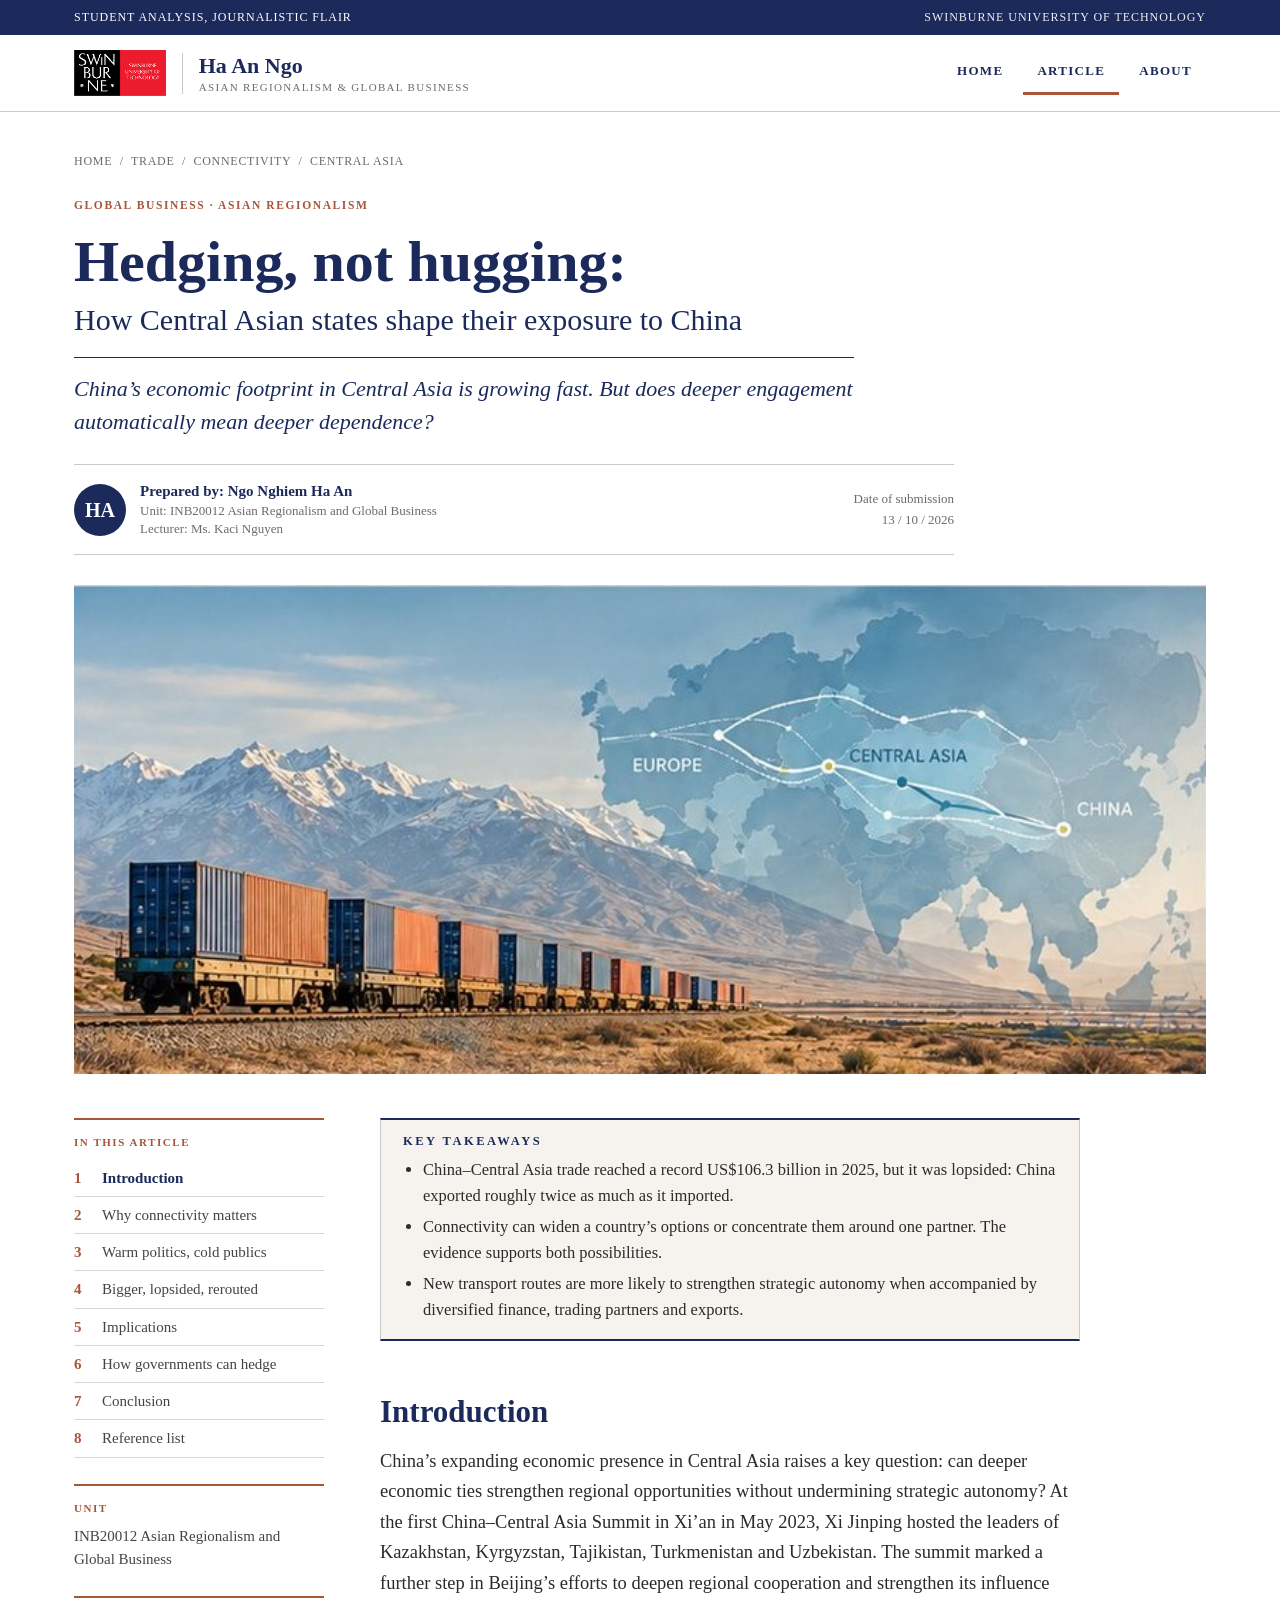
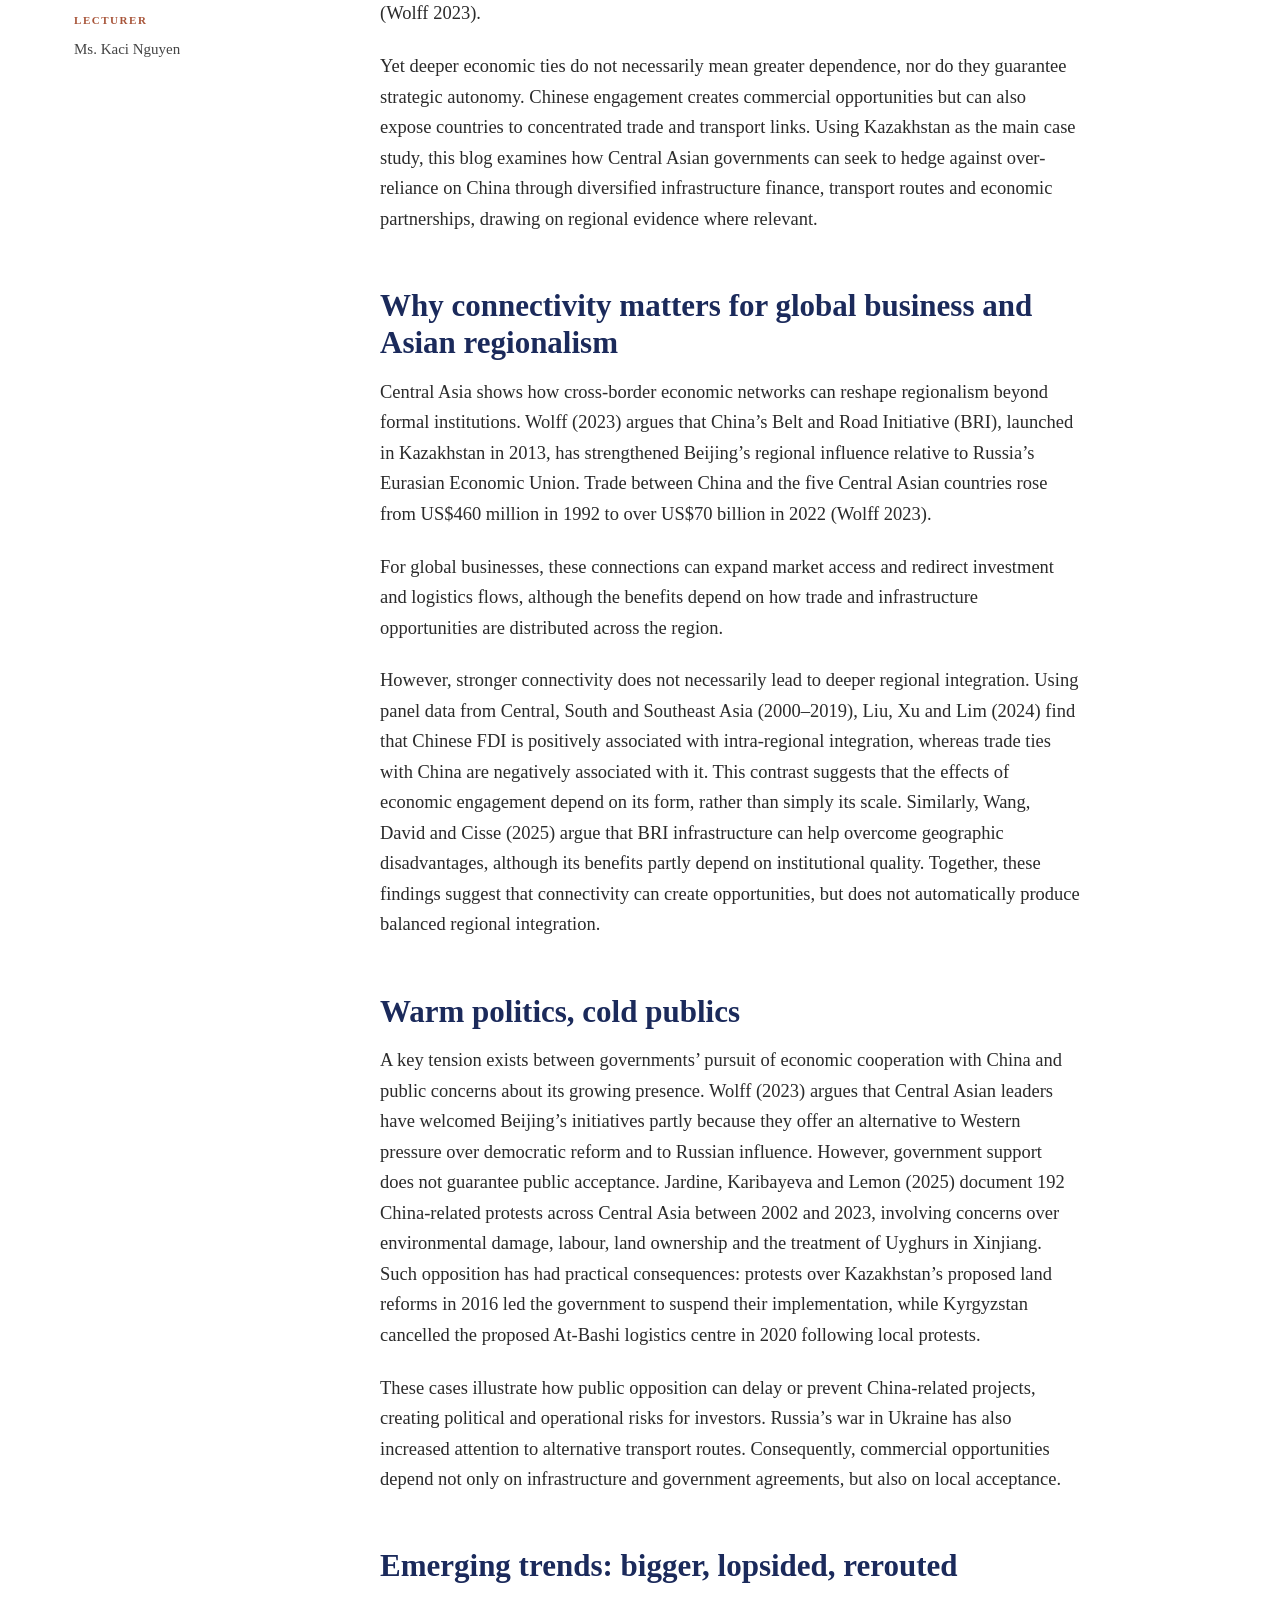
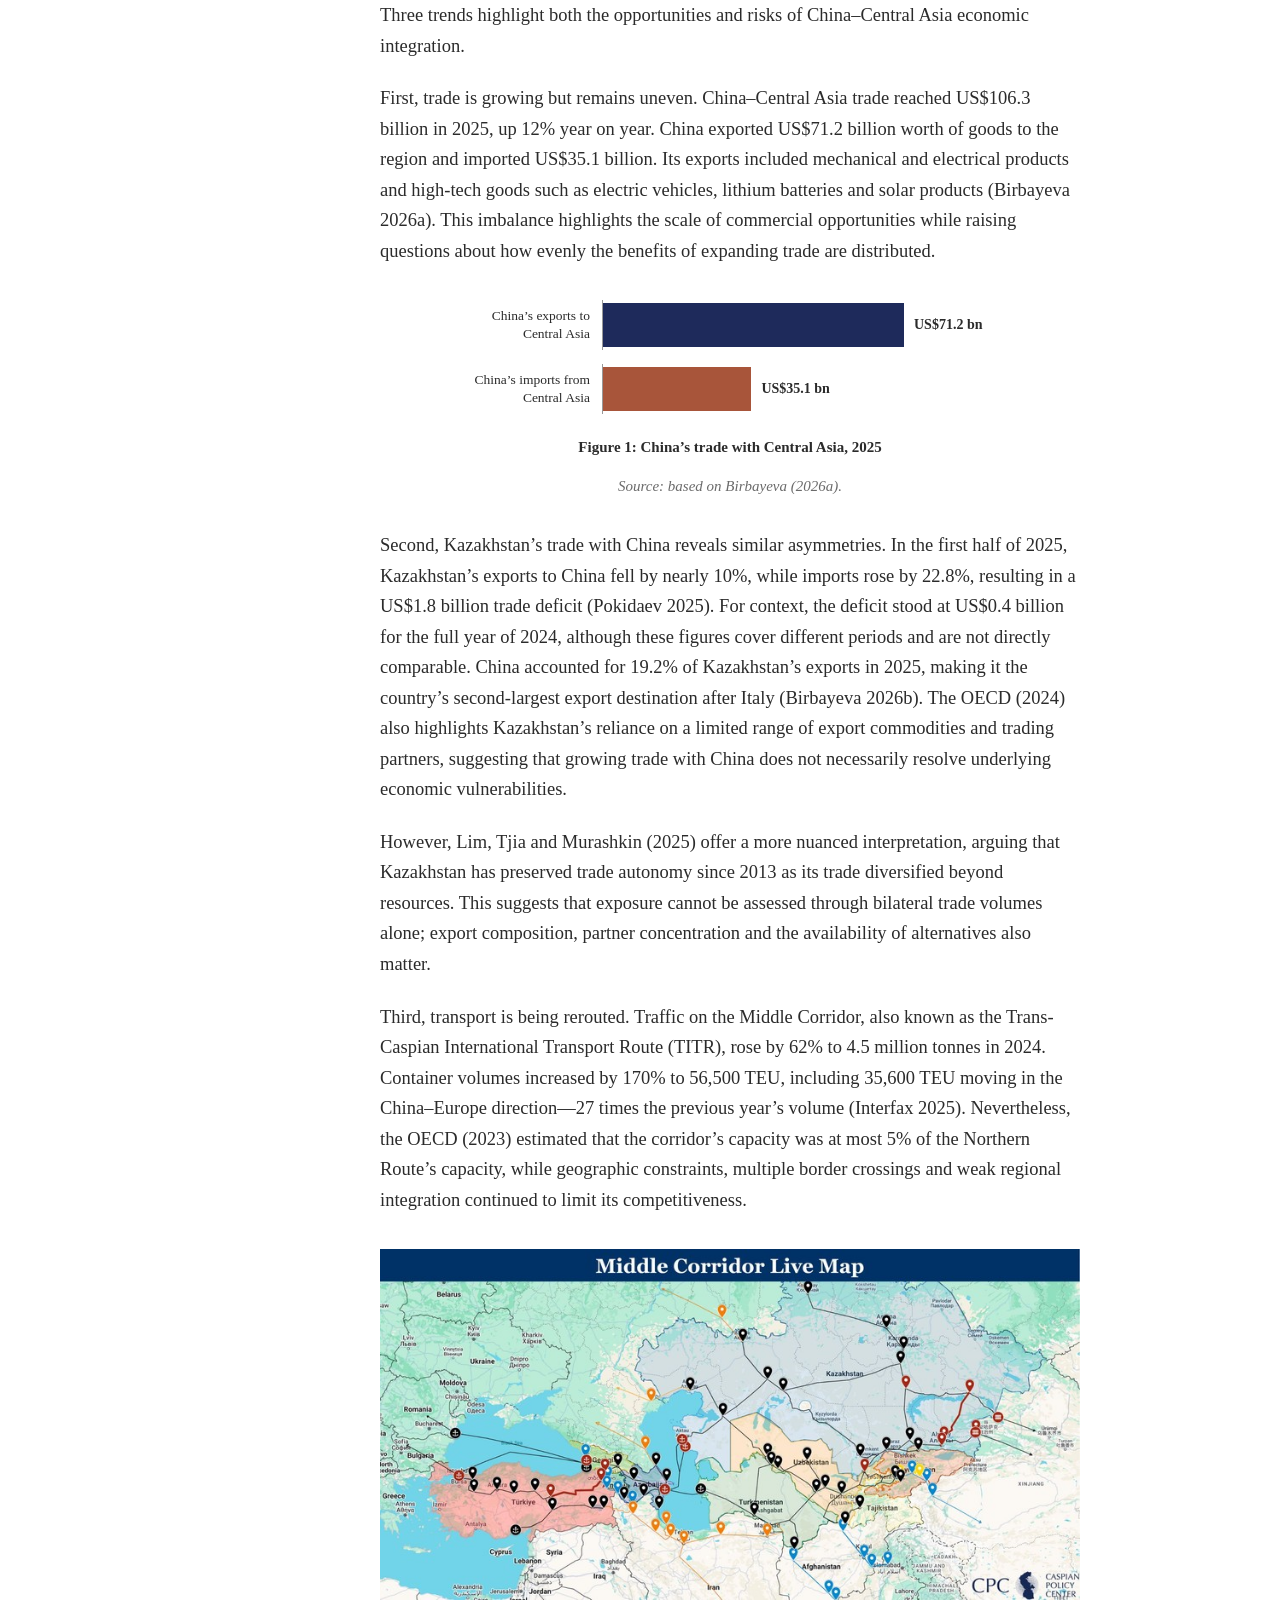
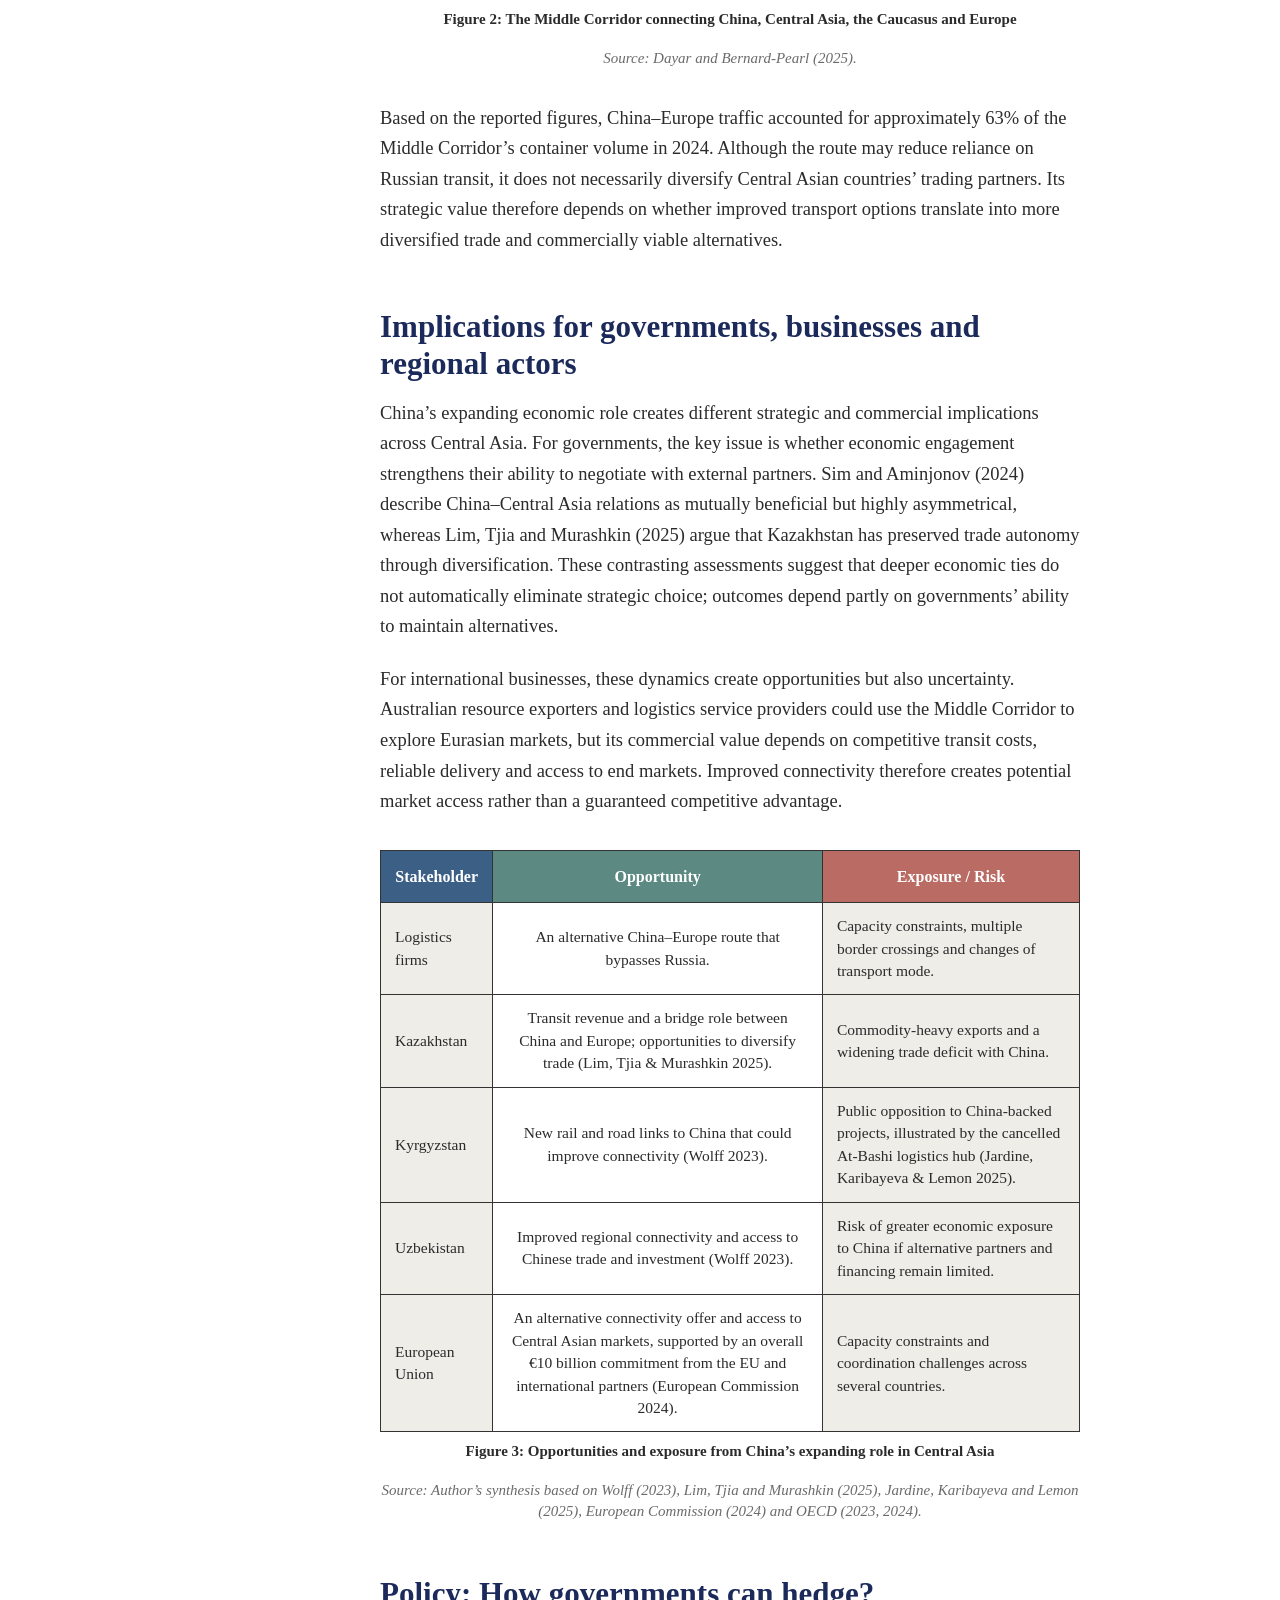
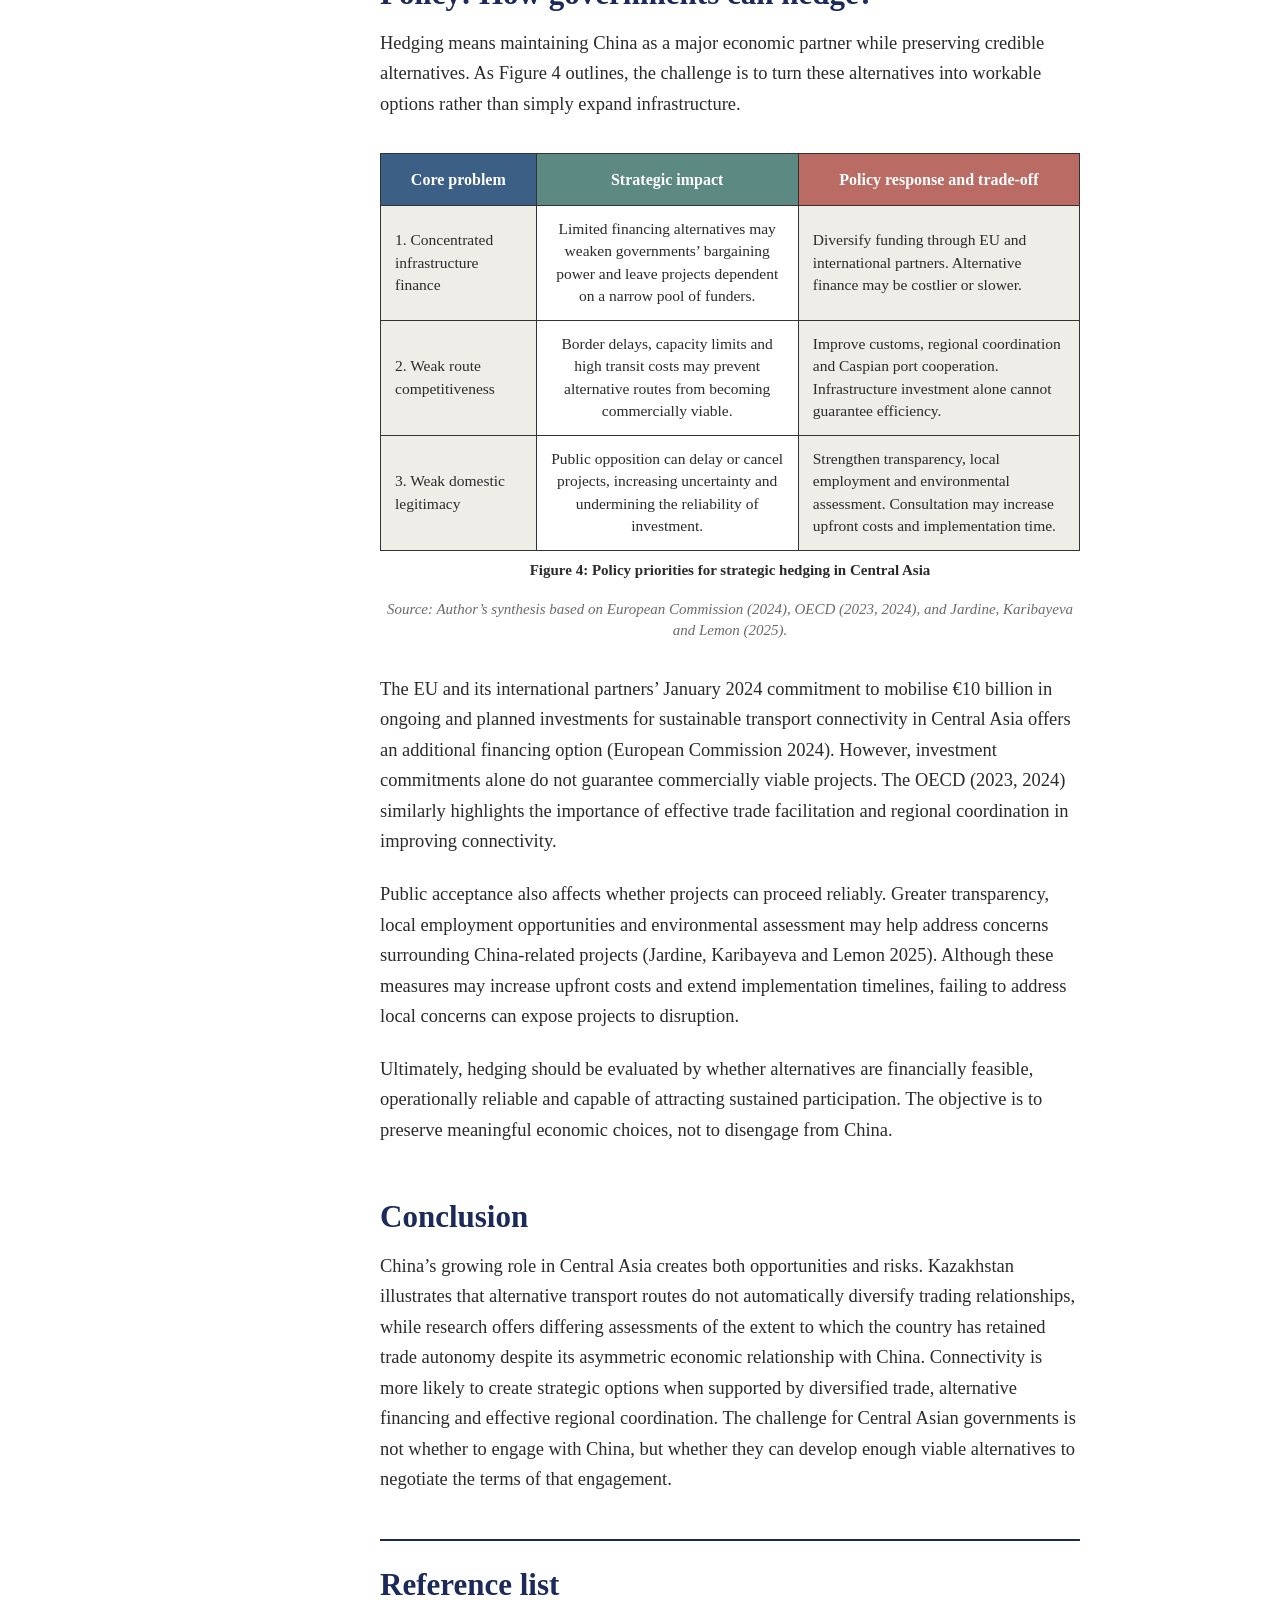
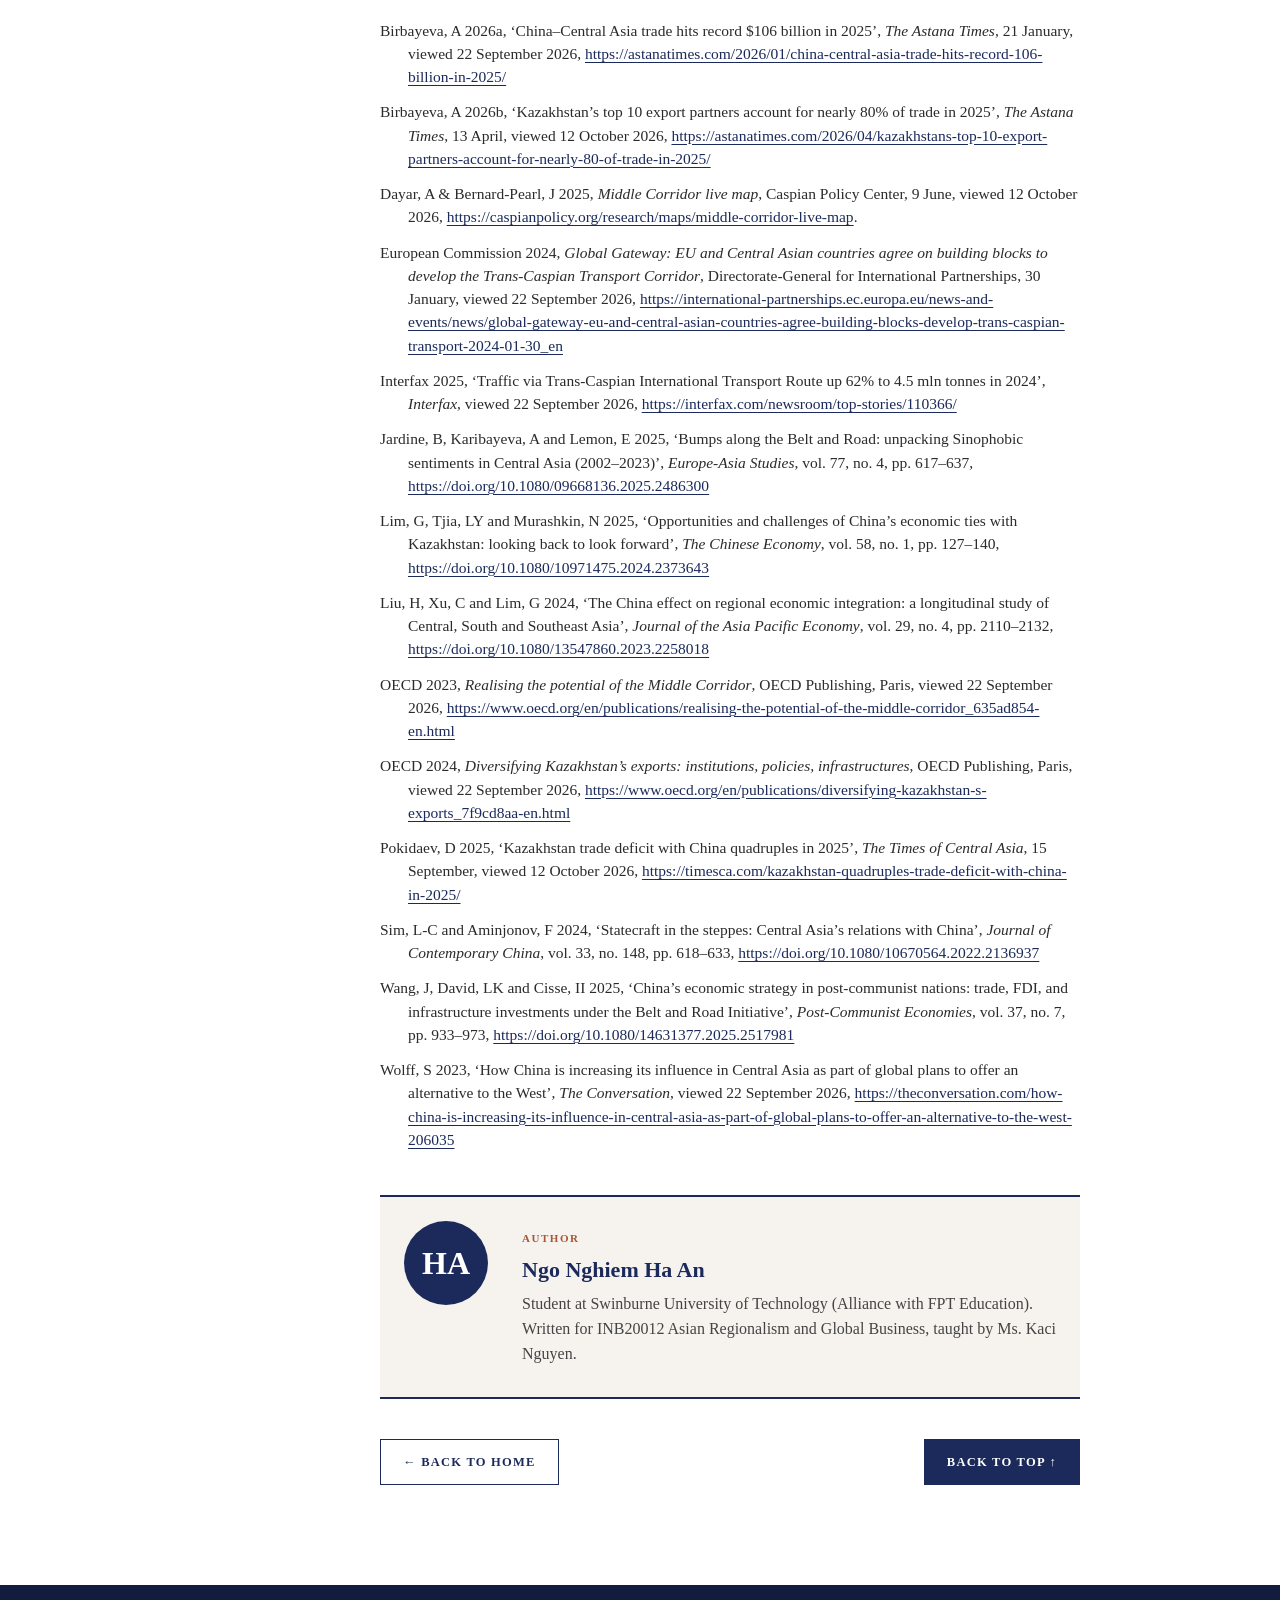
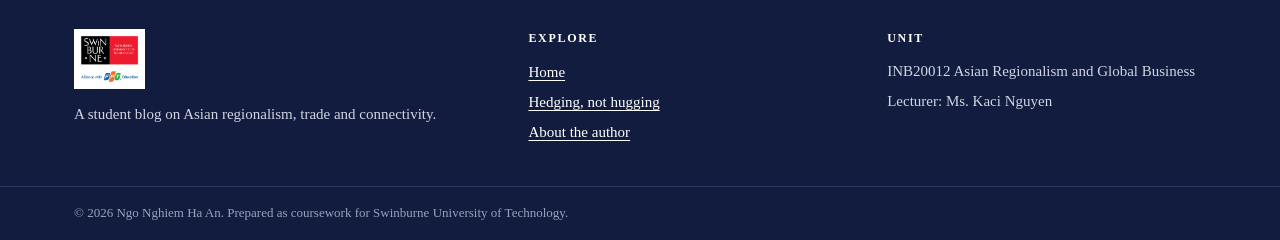
==== commit 08105010: "Update hedging-not-hugging.html" ====
--- a/hedging-not-hugging.html
+++ b/hedging-not-hugging.html
@@ -174,7 +174,7 @@
             </figcaption>
           </figure>
           
-          <h2 id="policy">Policy: how governments can hedge</h2>
+          <h2 id="policy">Policy: How governments can hedge?</h2>
           <p>Hedging means maintaining China as a major economic partner while preserving credible alternatives. As Figure 4 outlines, the challenge is to turn these alternatives into workable options rather than simply expand infrastructure.</p>
           
           <figure>
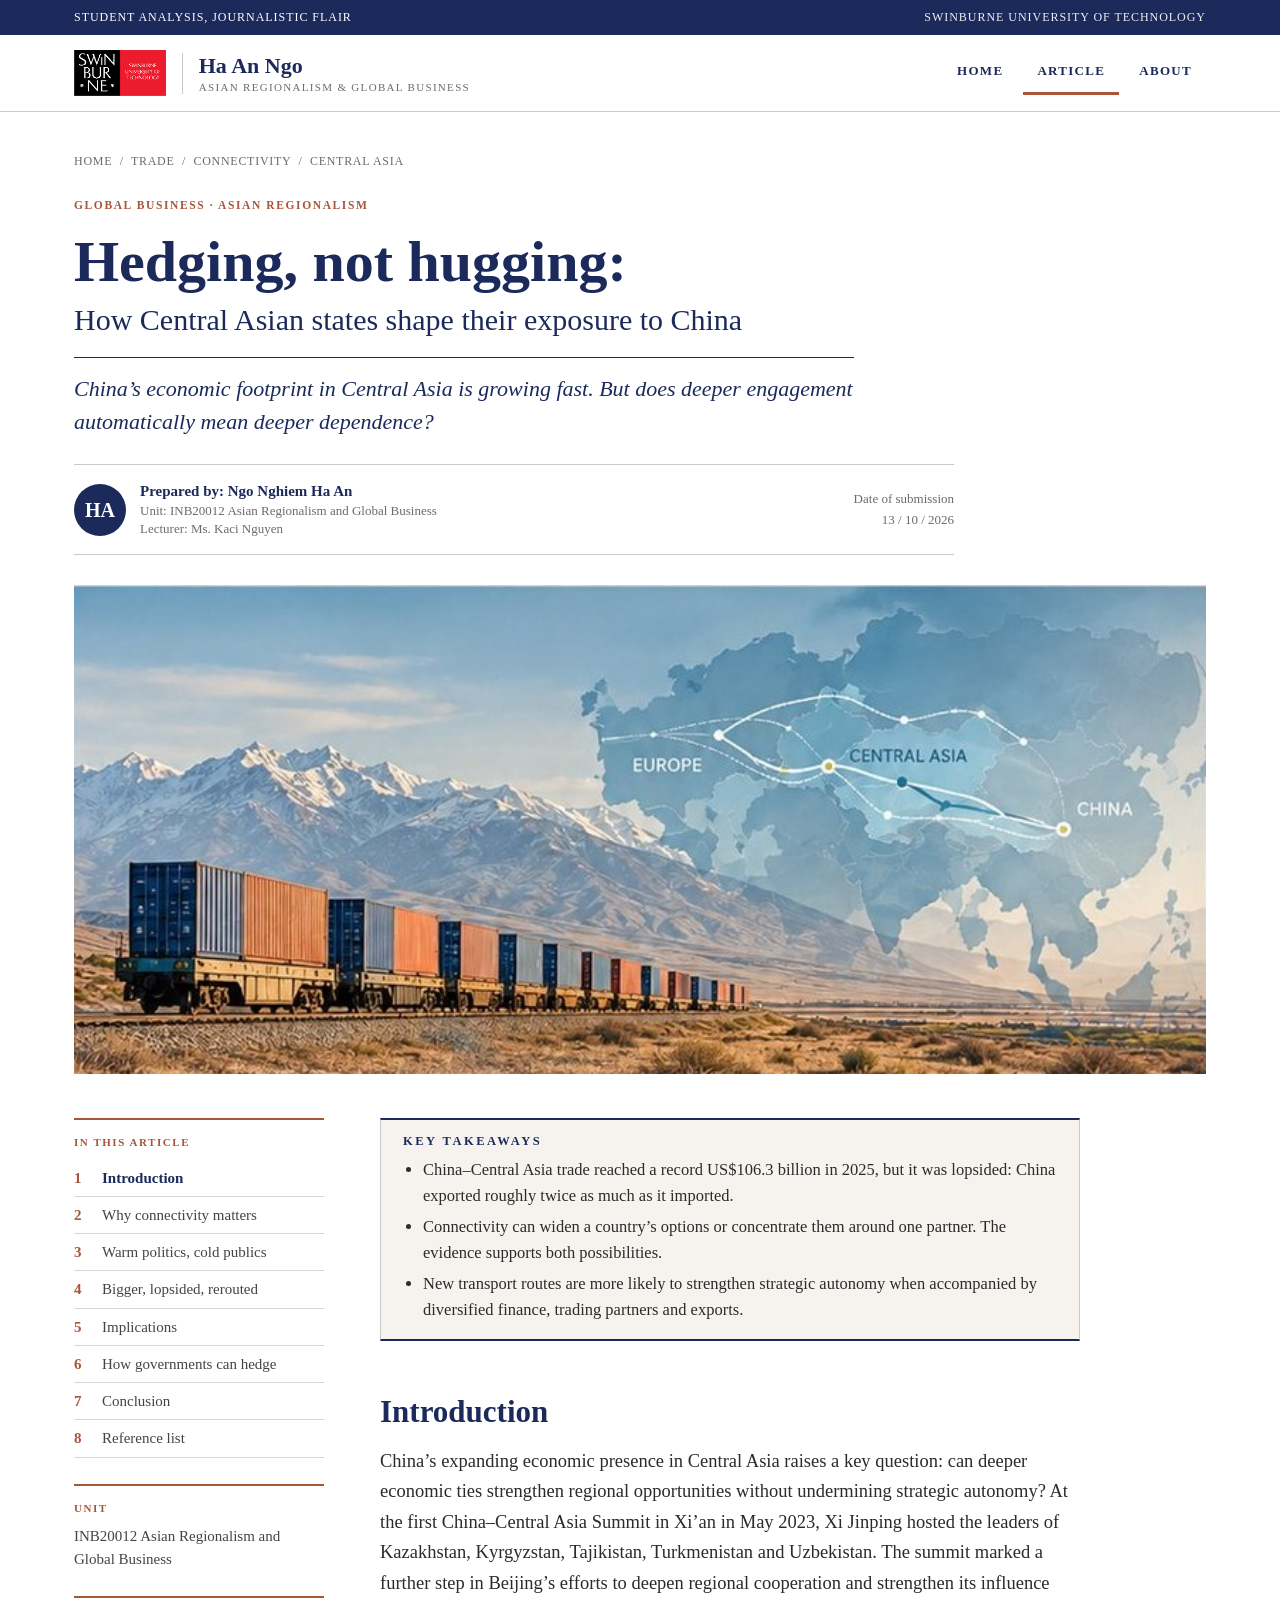
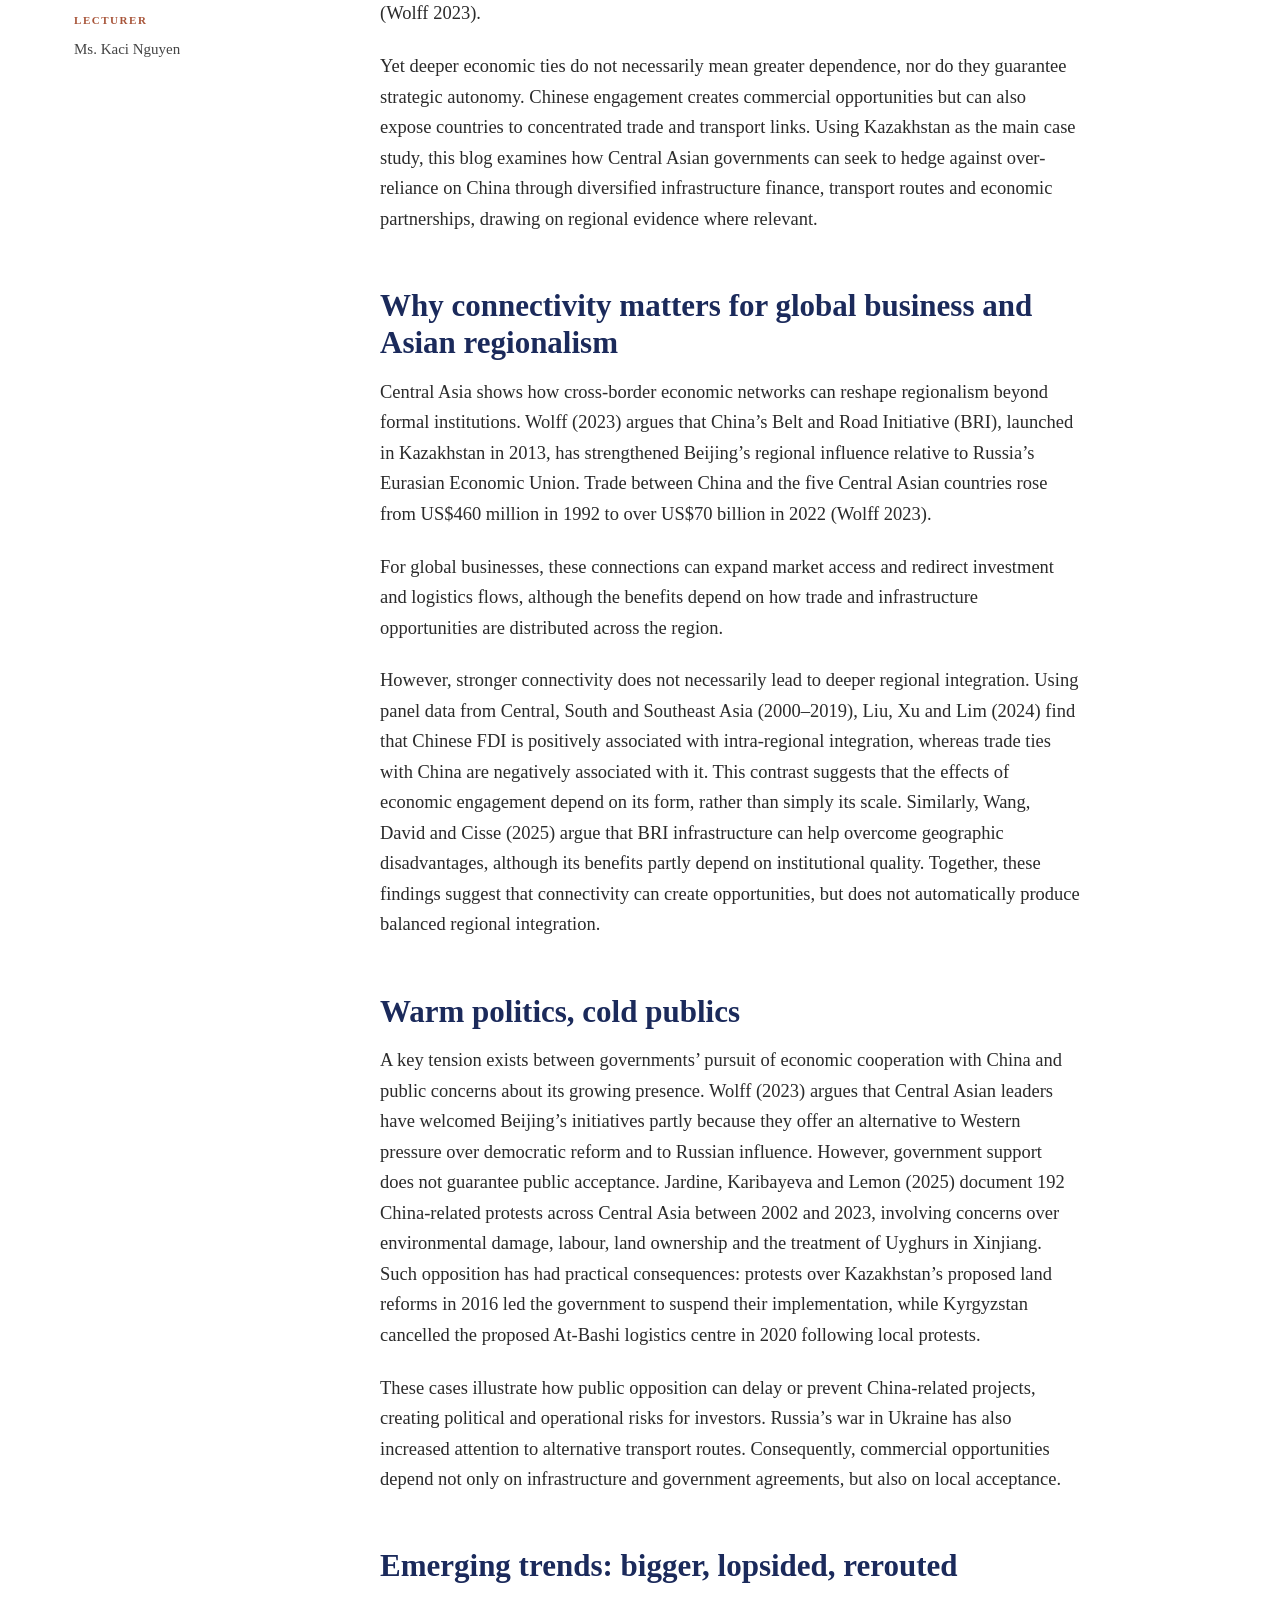
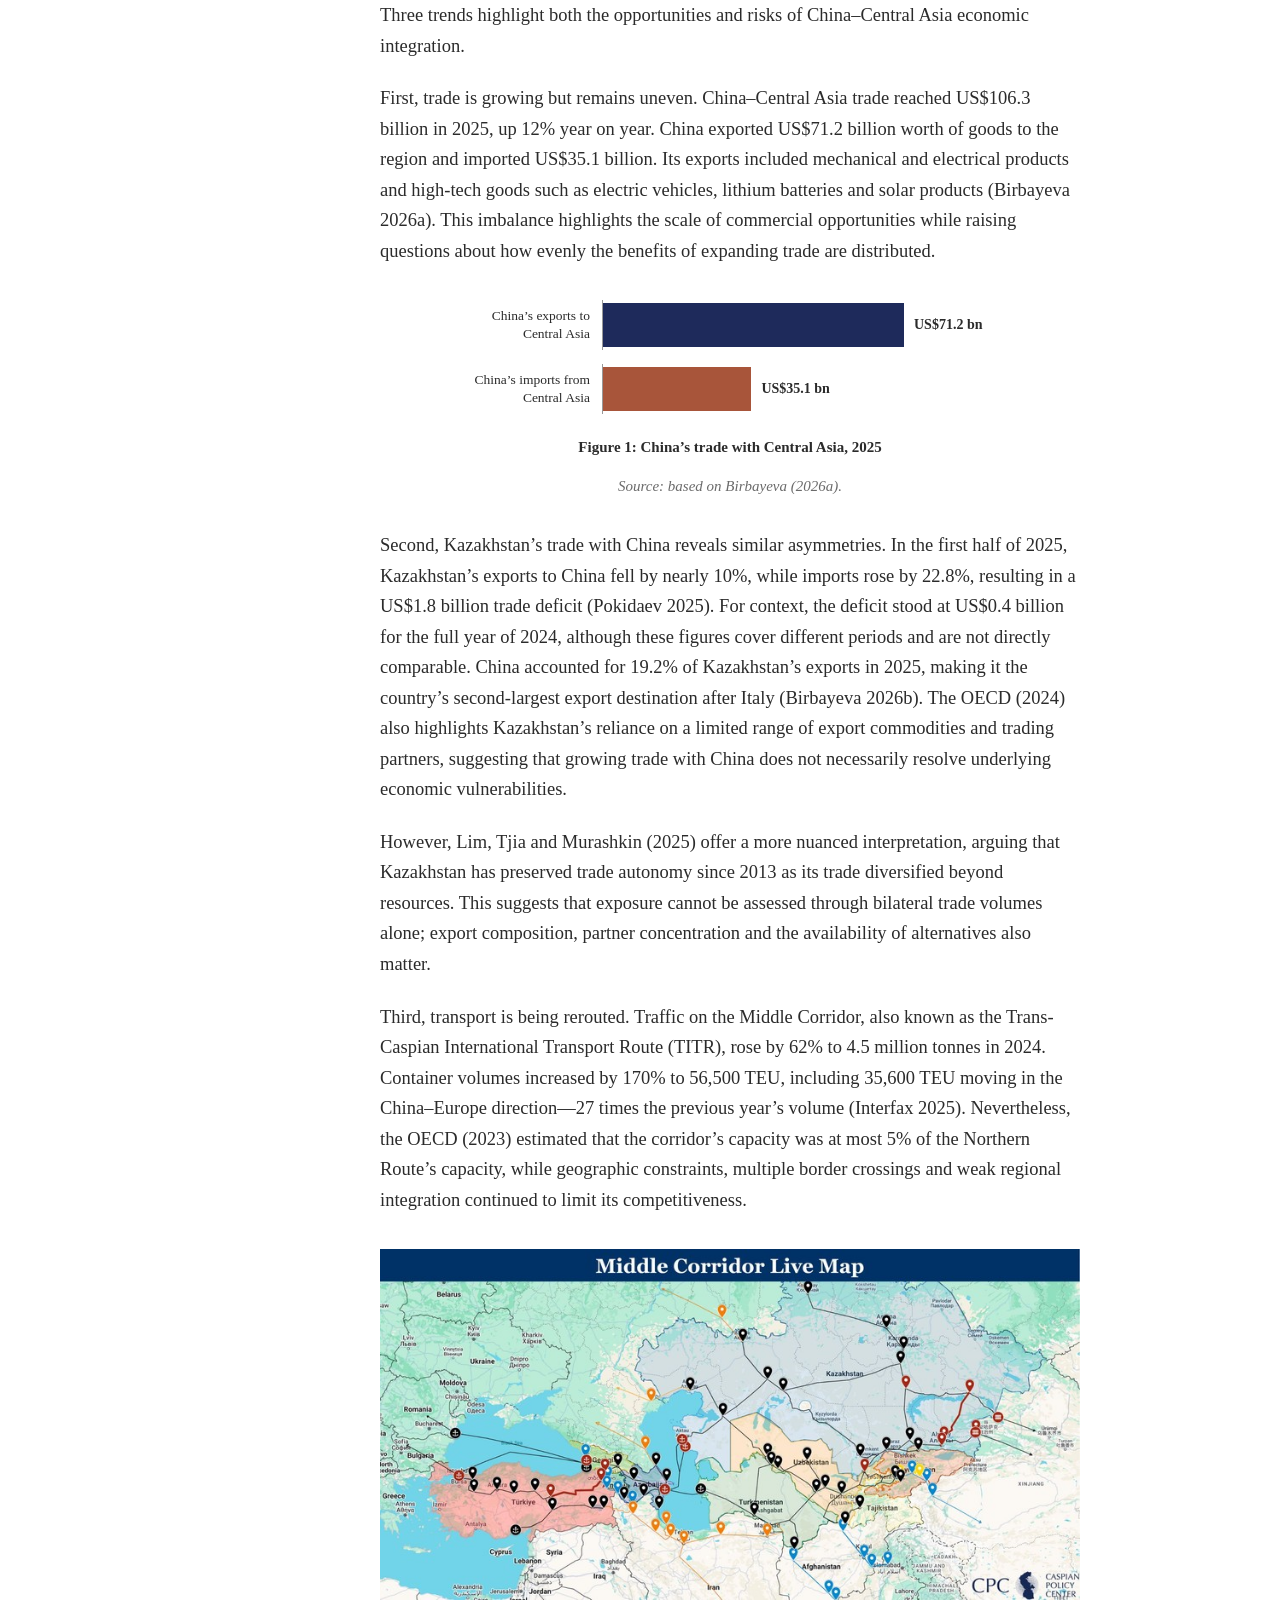
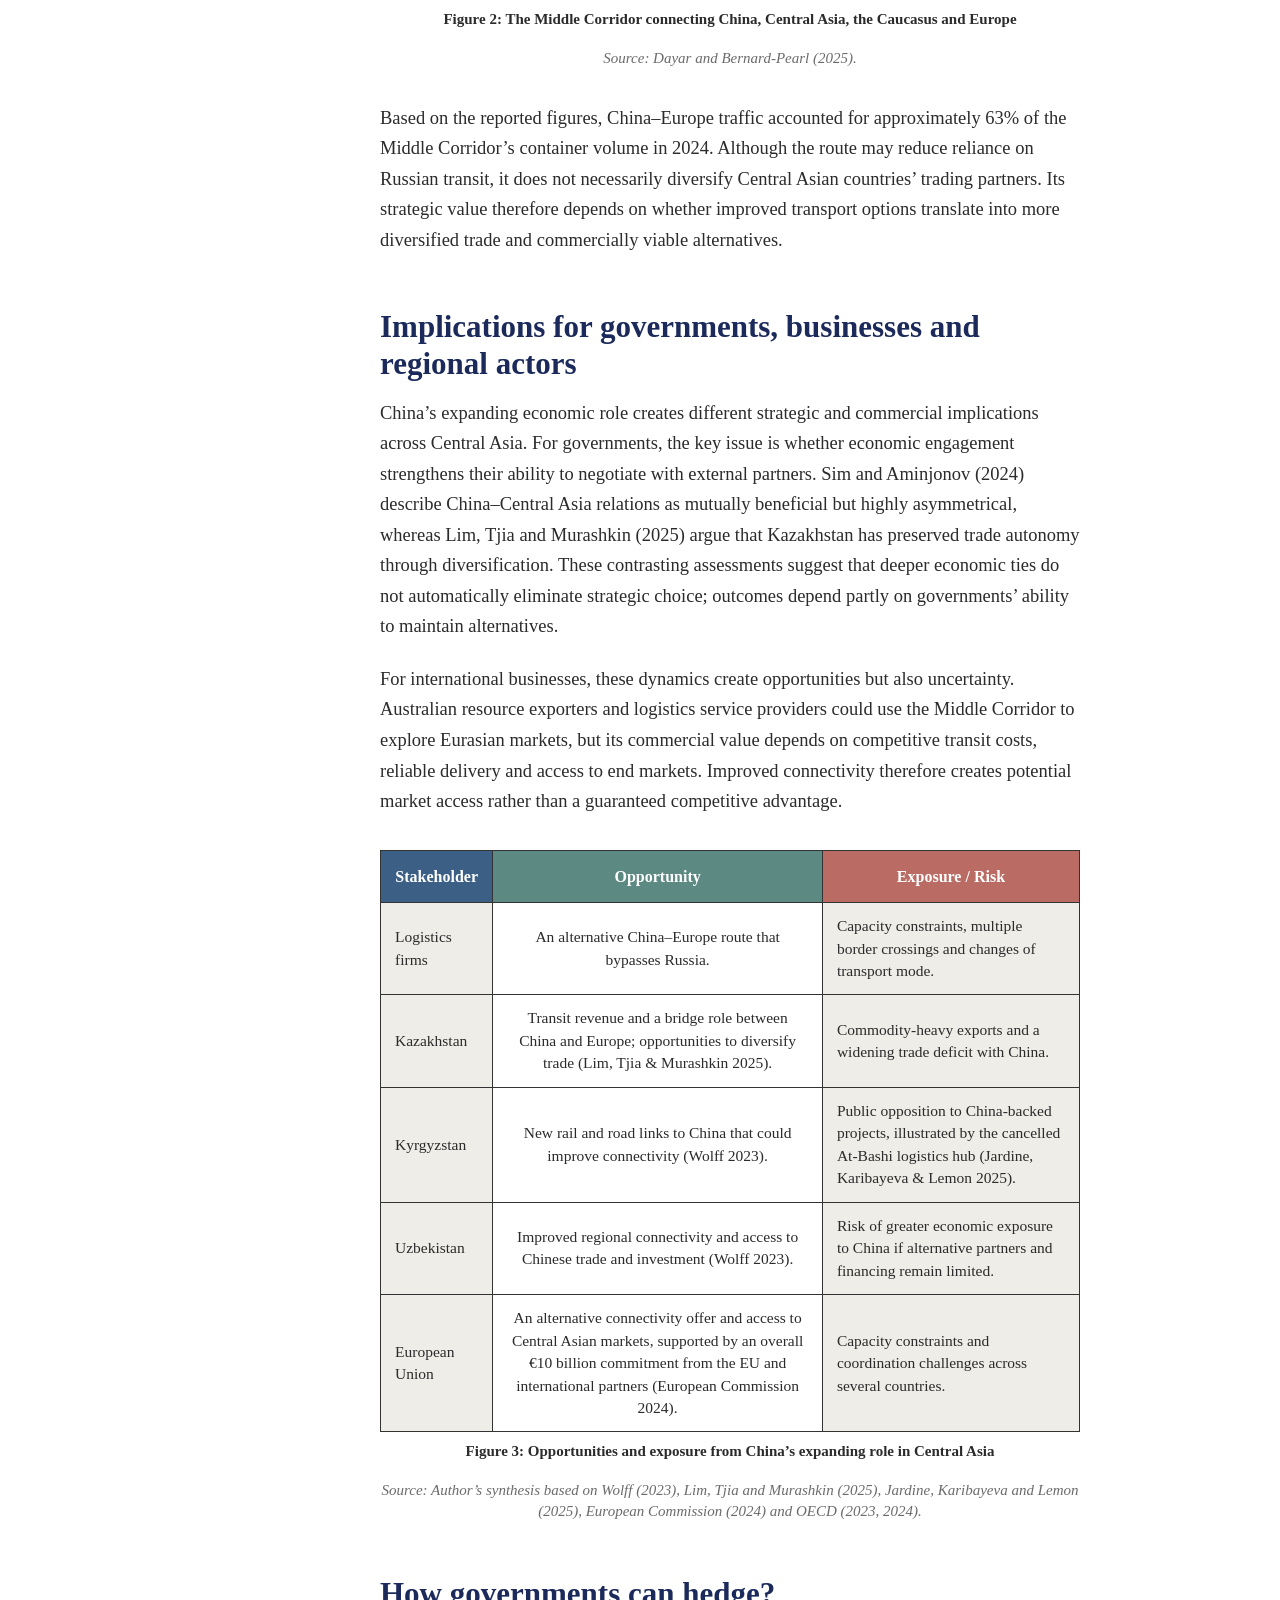
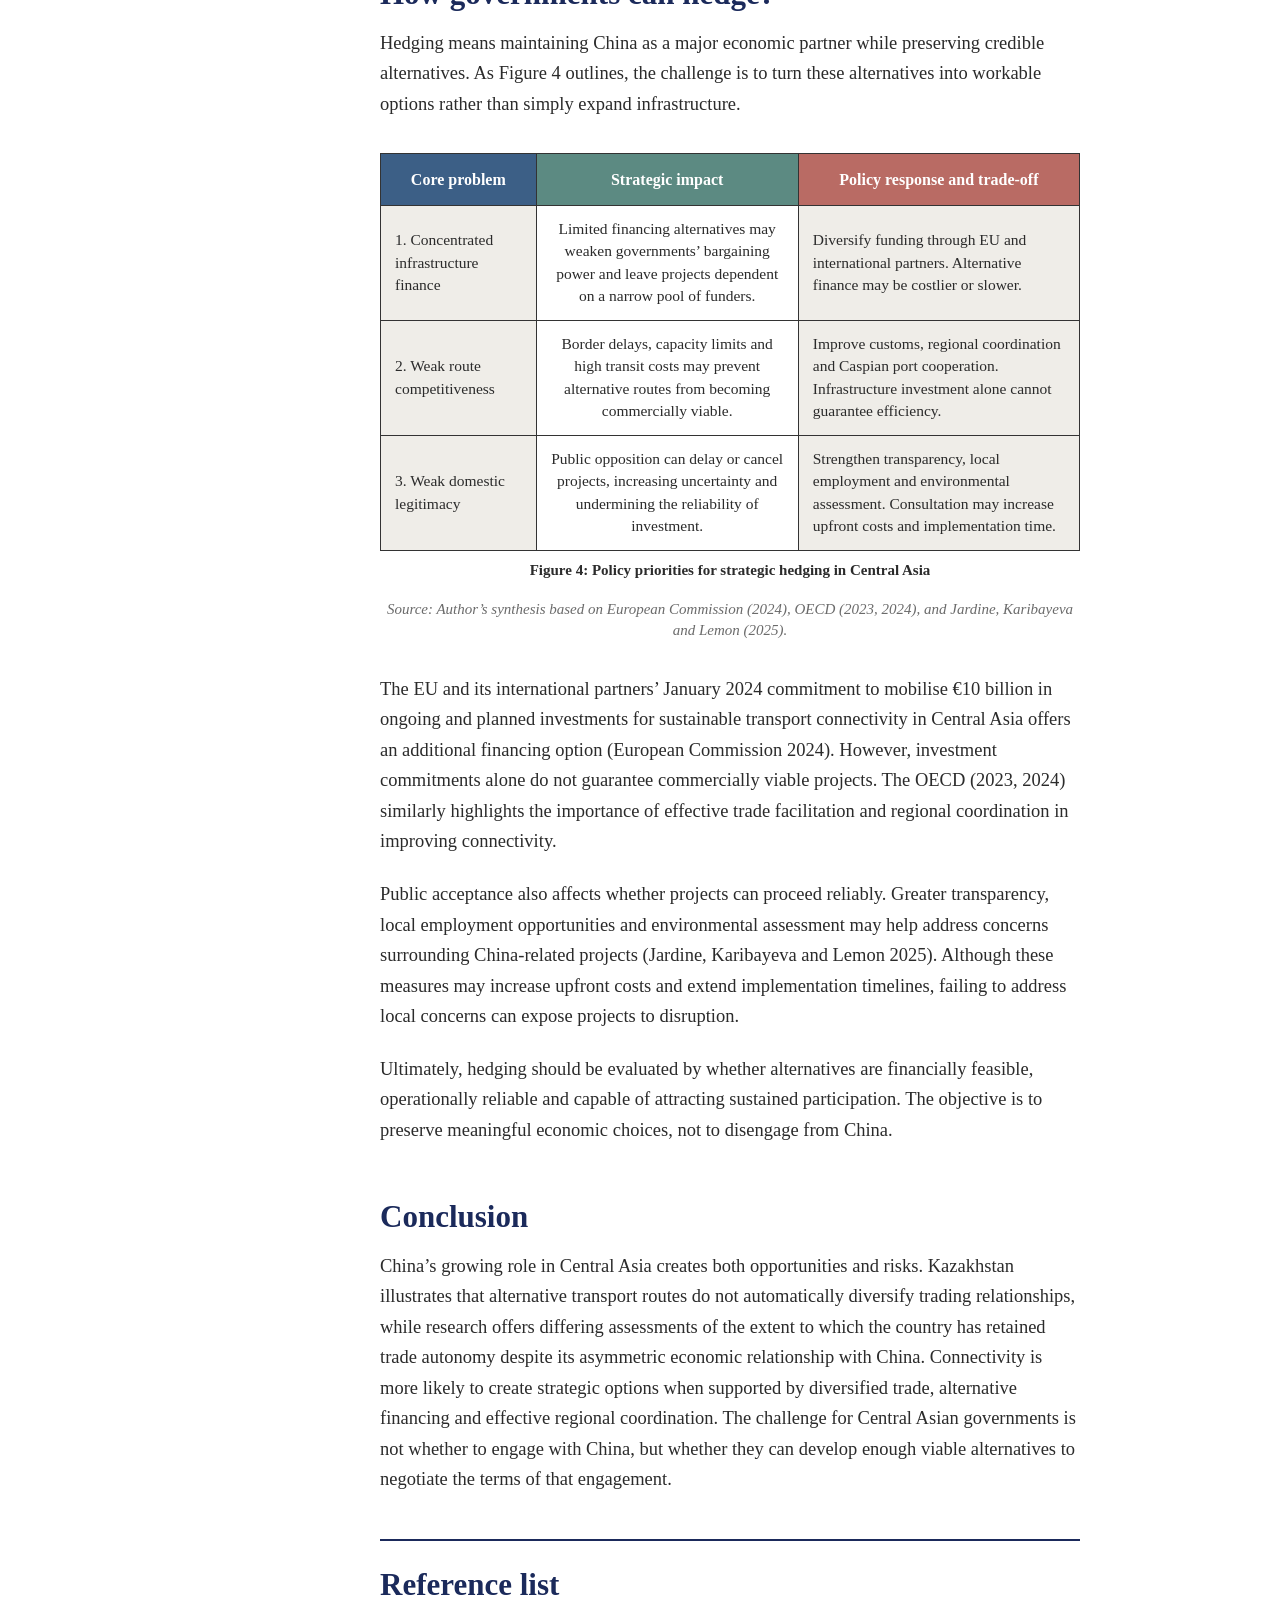
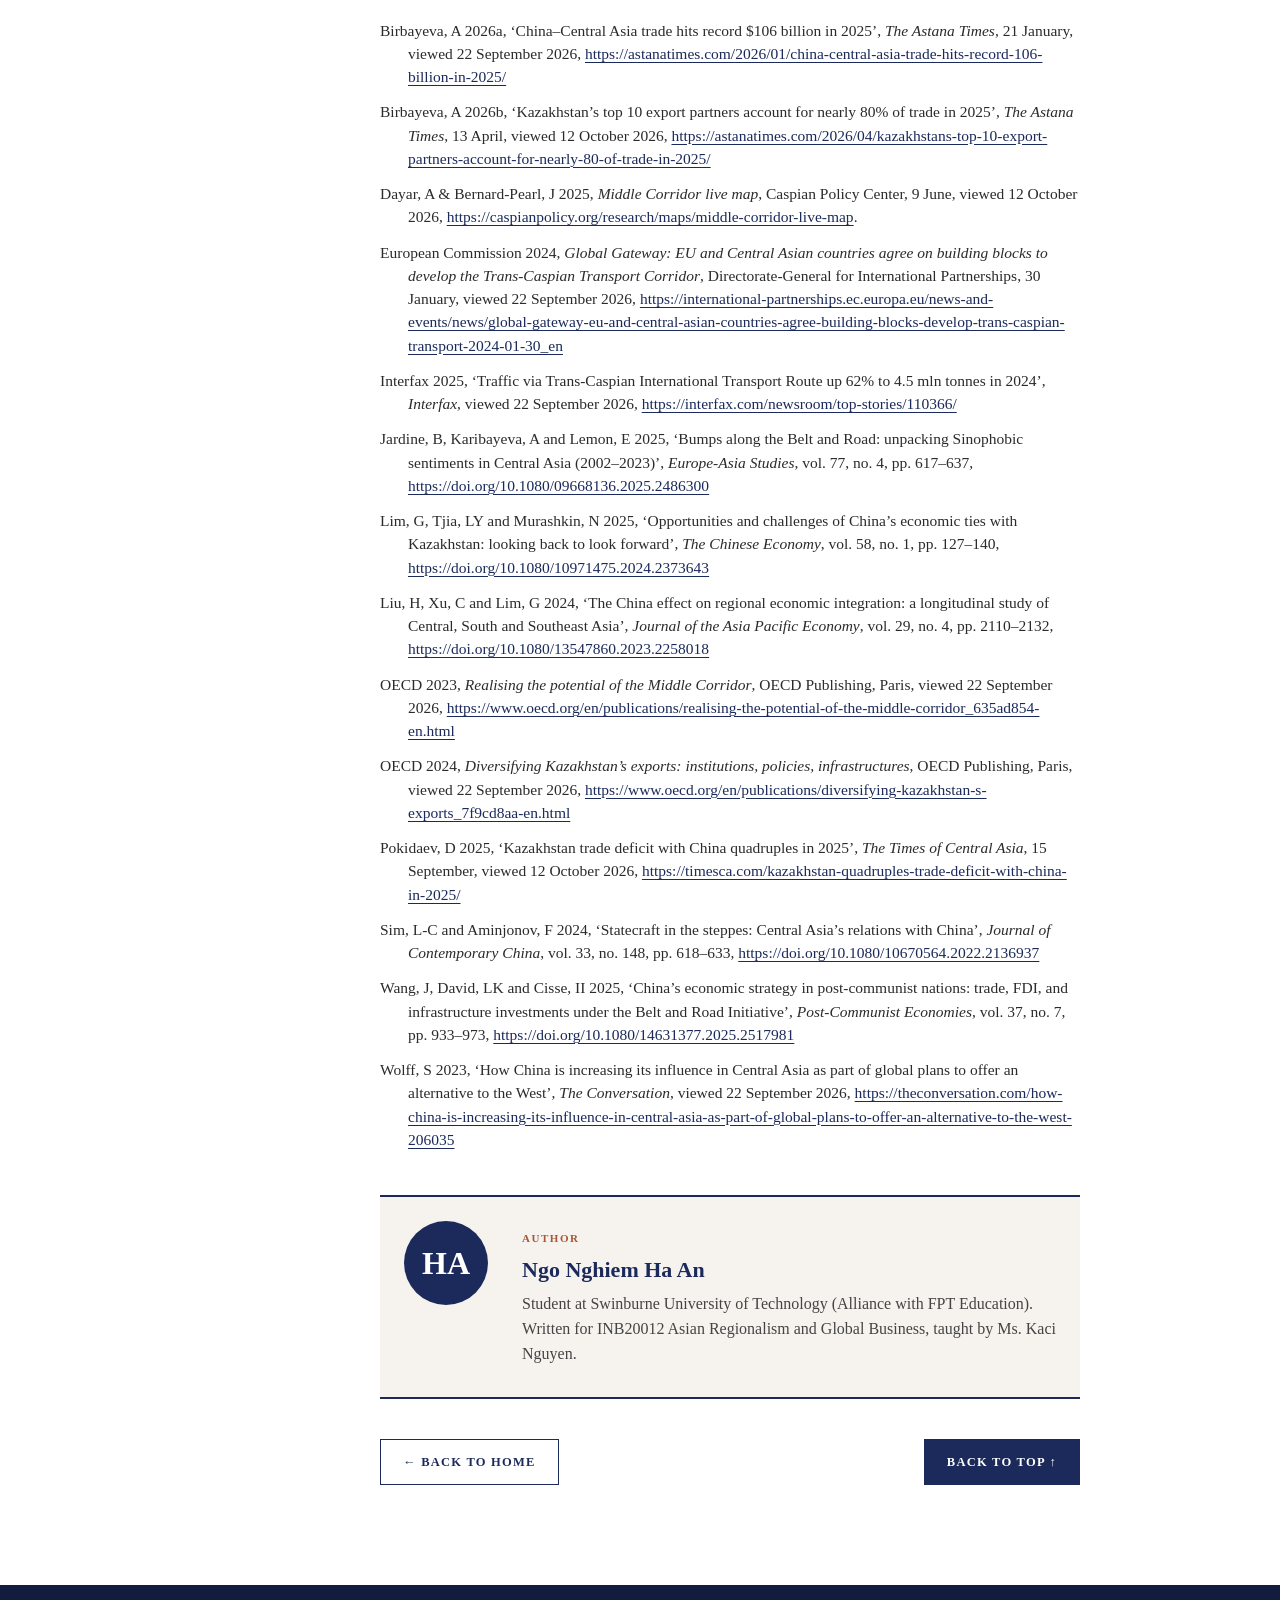
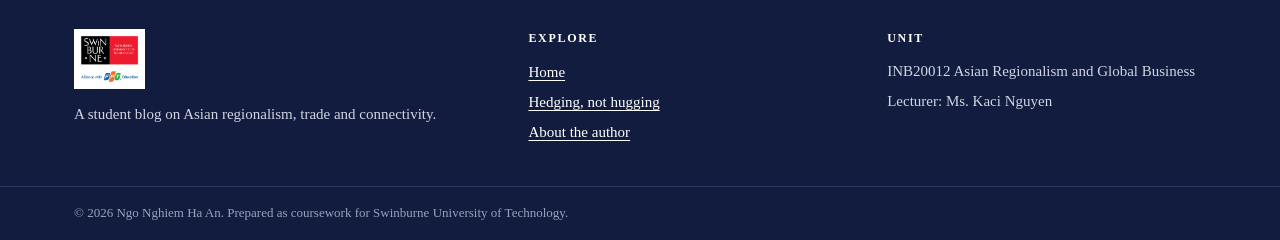
==== commit a0ac504f: "Update hedging-not-hugging.html" ====
--- a/hedging-not-hugging.html
+++ b/hedging-not-hugging.html
@@ -174,7 +174,7 @@
             </figcaption>
           </figure>
           
-          <h2 id="policy">Policy: How governments can hedge?</h2>
+          <h2 id="policy">How governments can hedge?</h2>
           <p>Hedging means maintaining China as a major economic partner while preserving credible alternatives. As Figure 4 outlines, the challenge is to turn these alternatives into workable options rather than simply expand infrastructure.</p>
           
           <figure>
